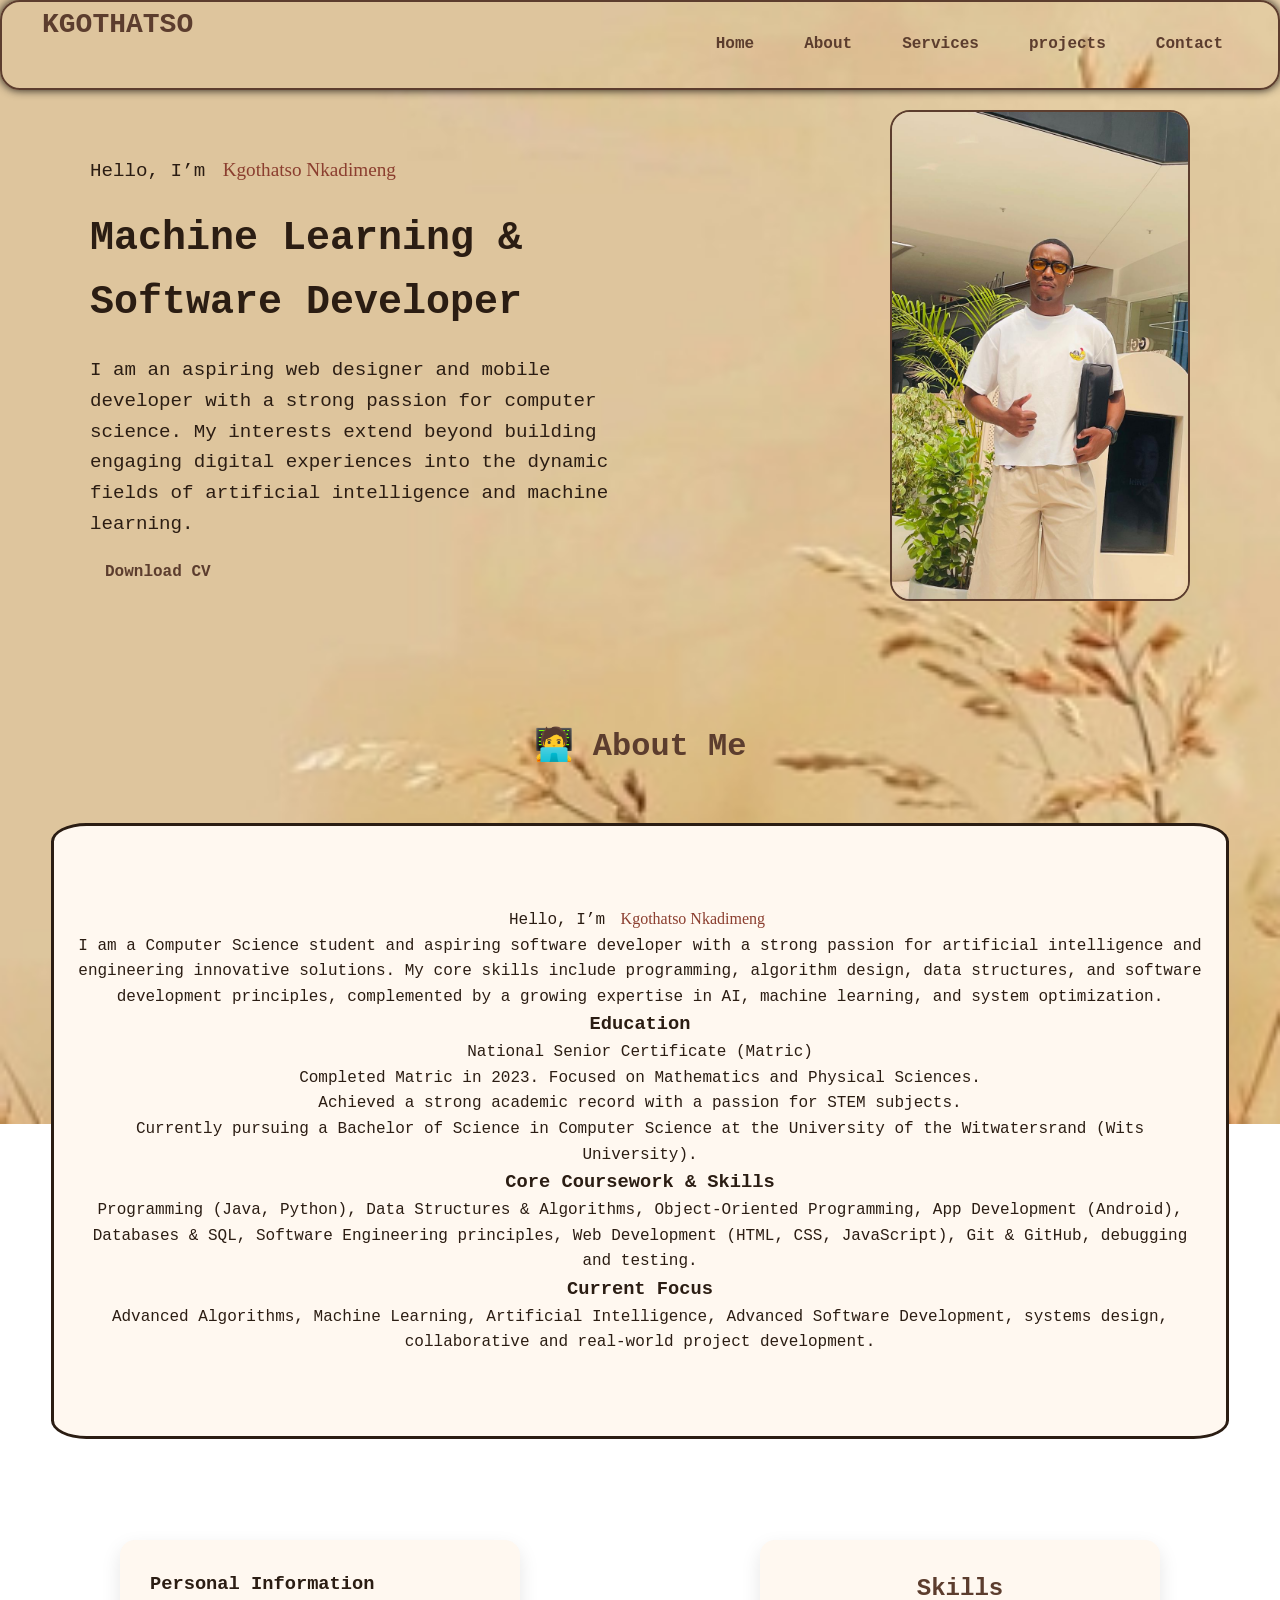
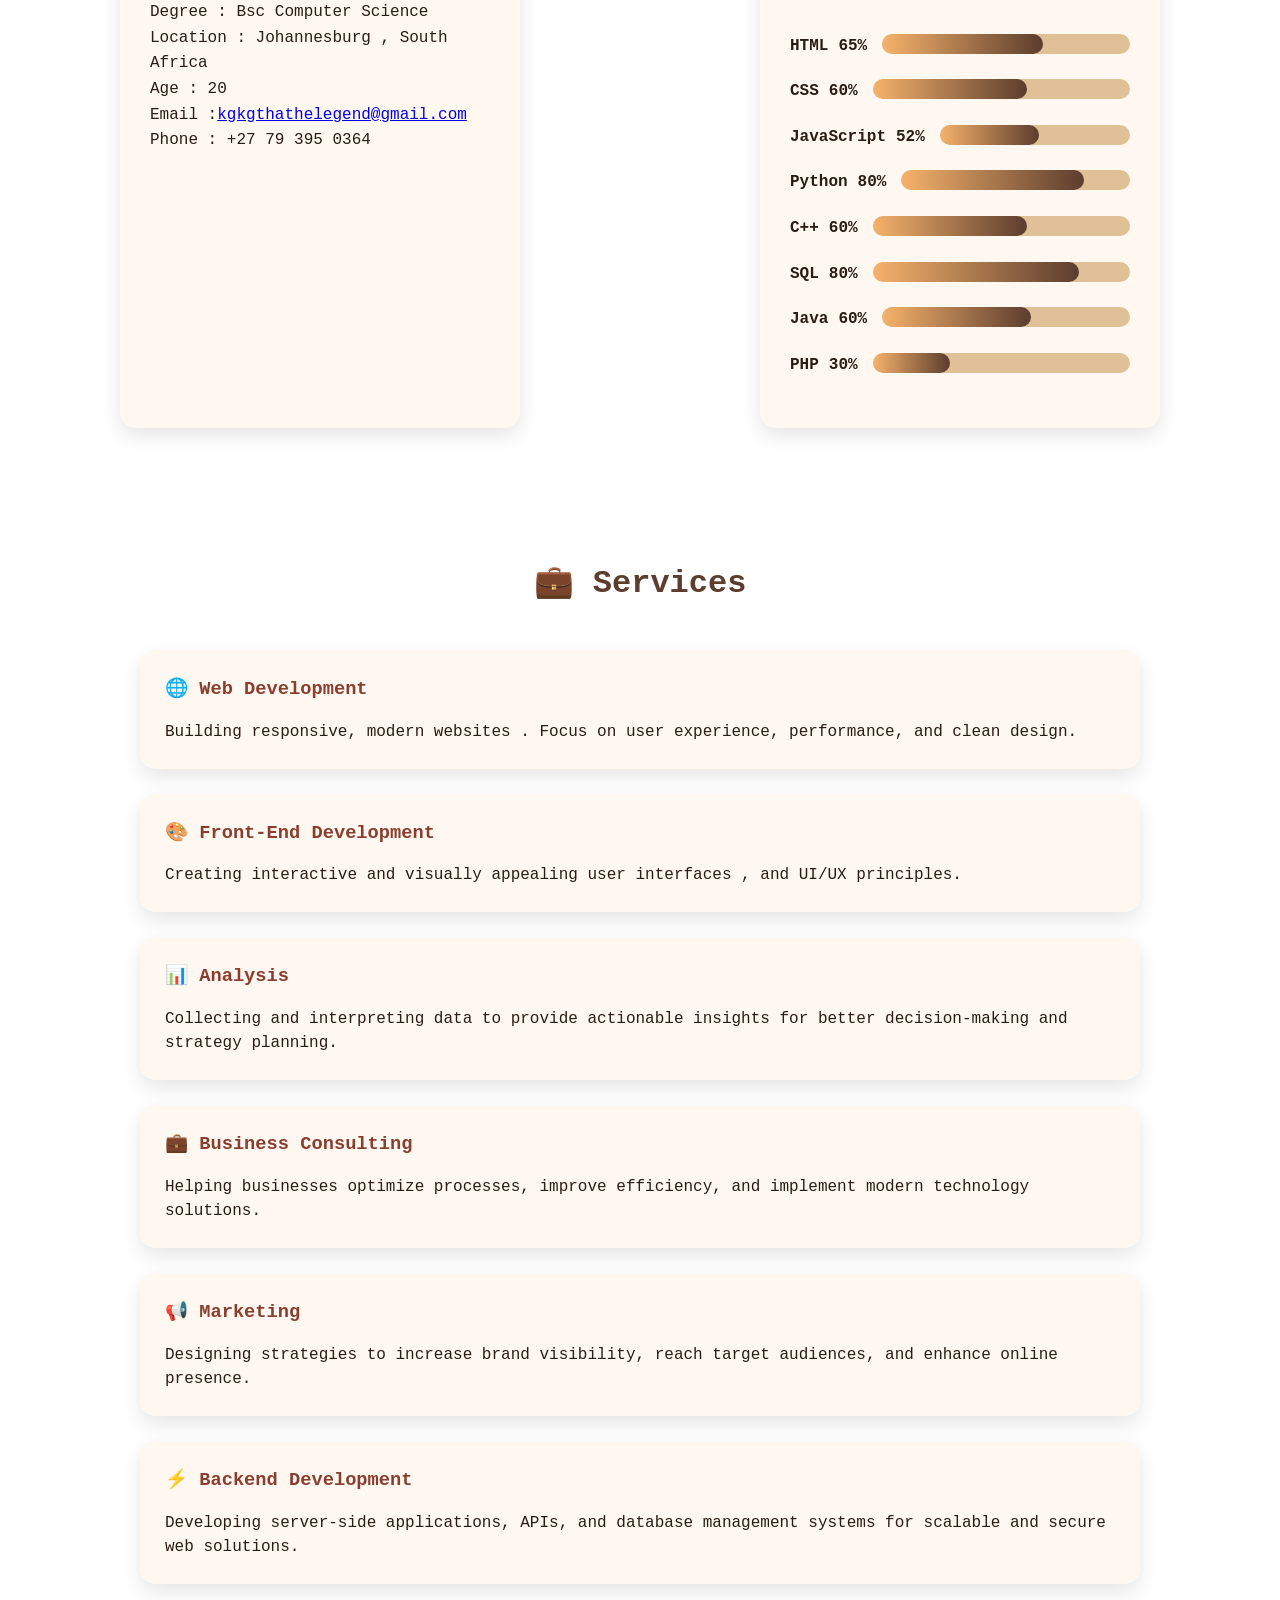
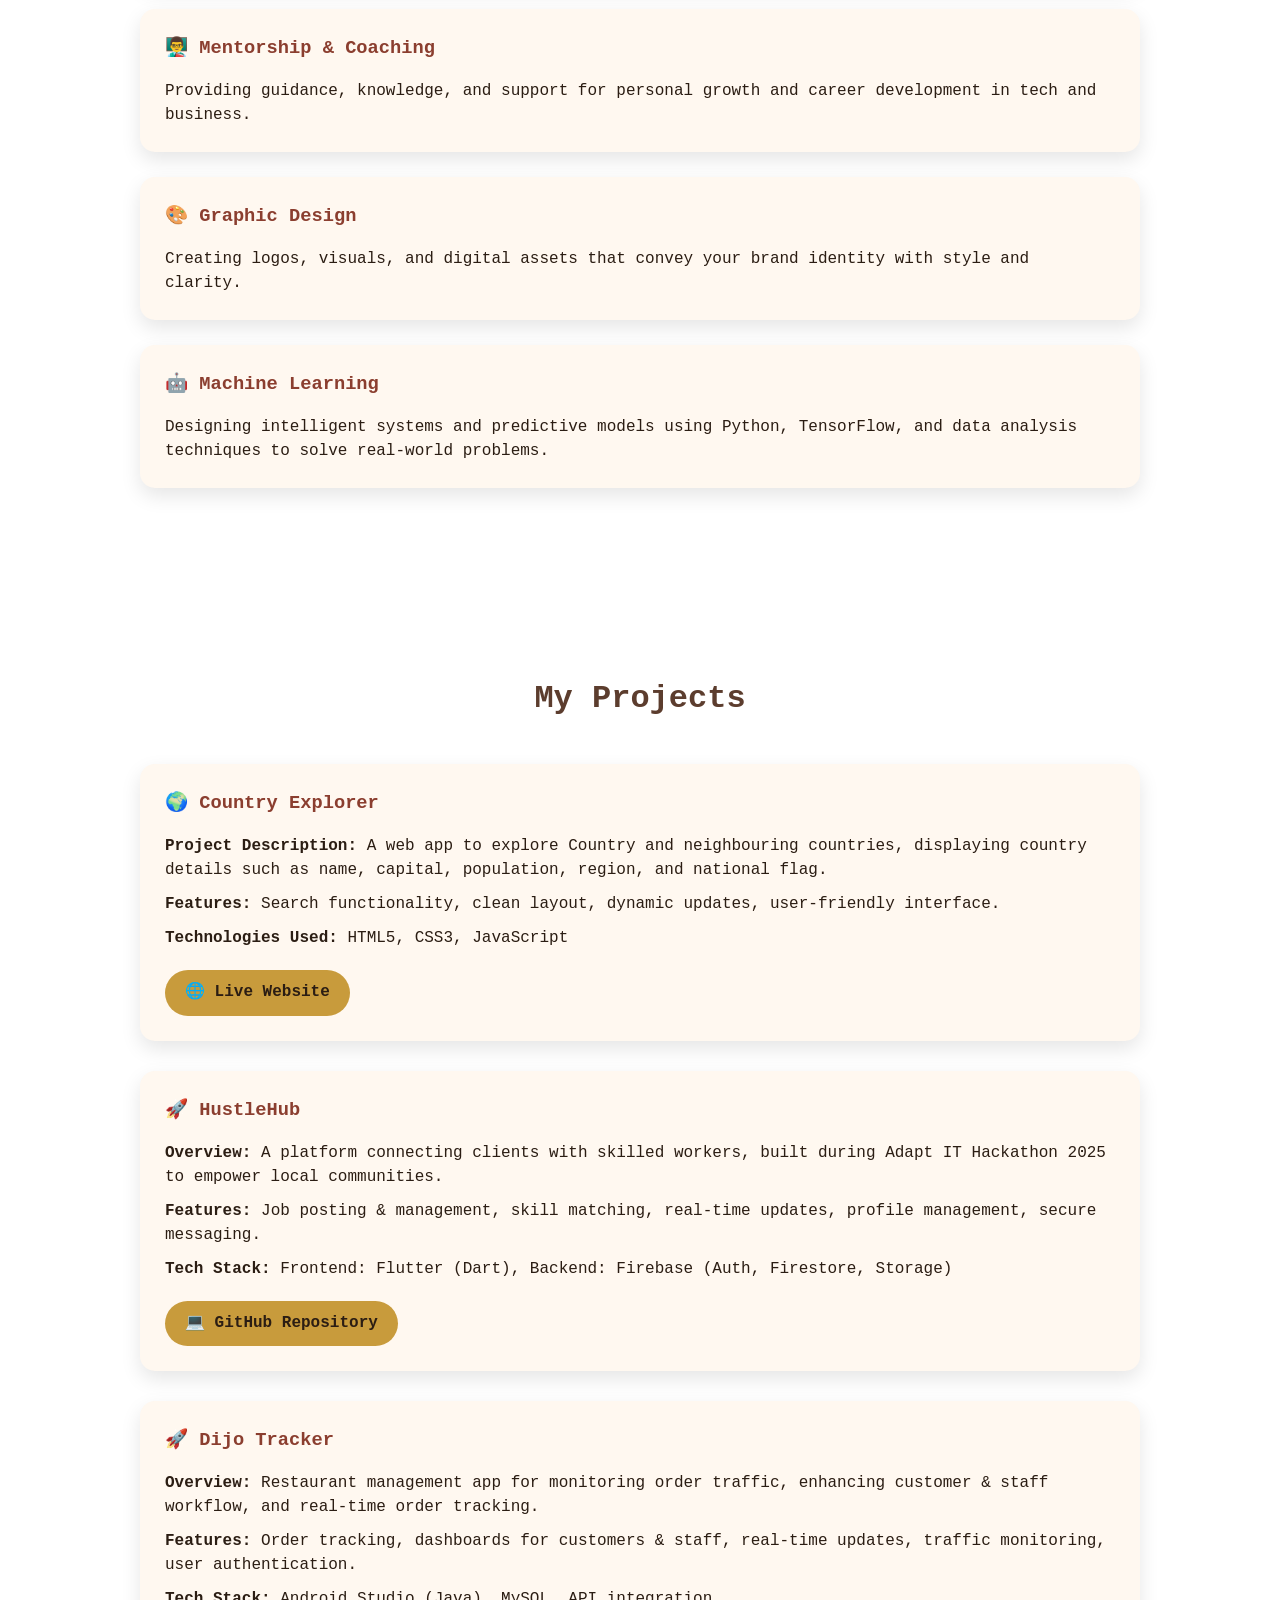
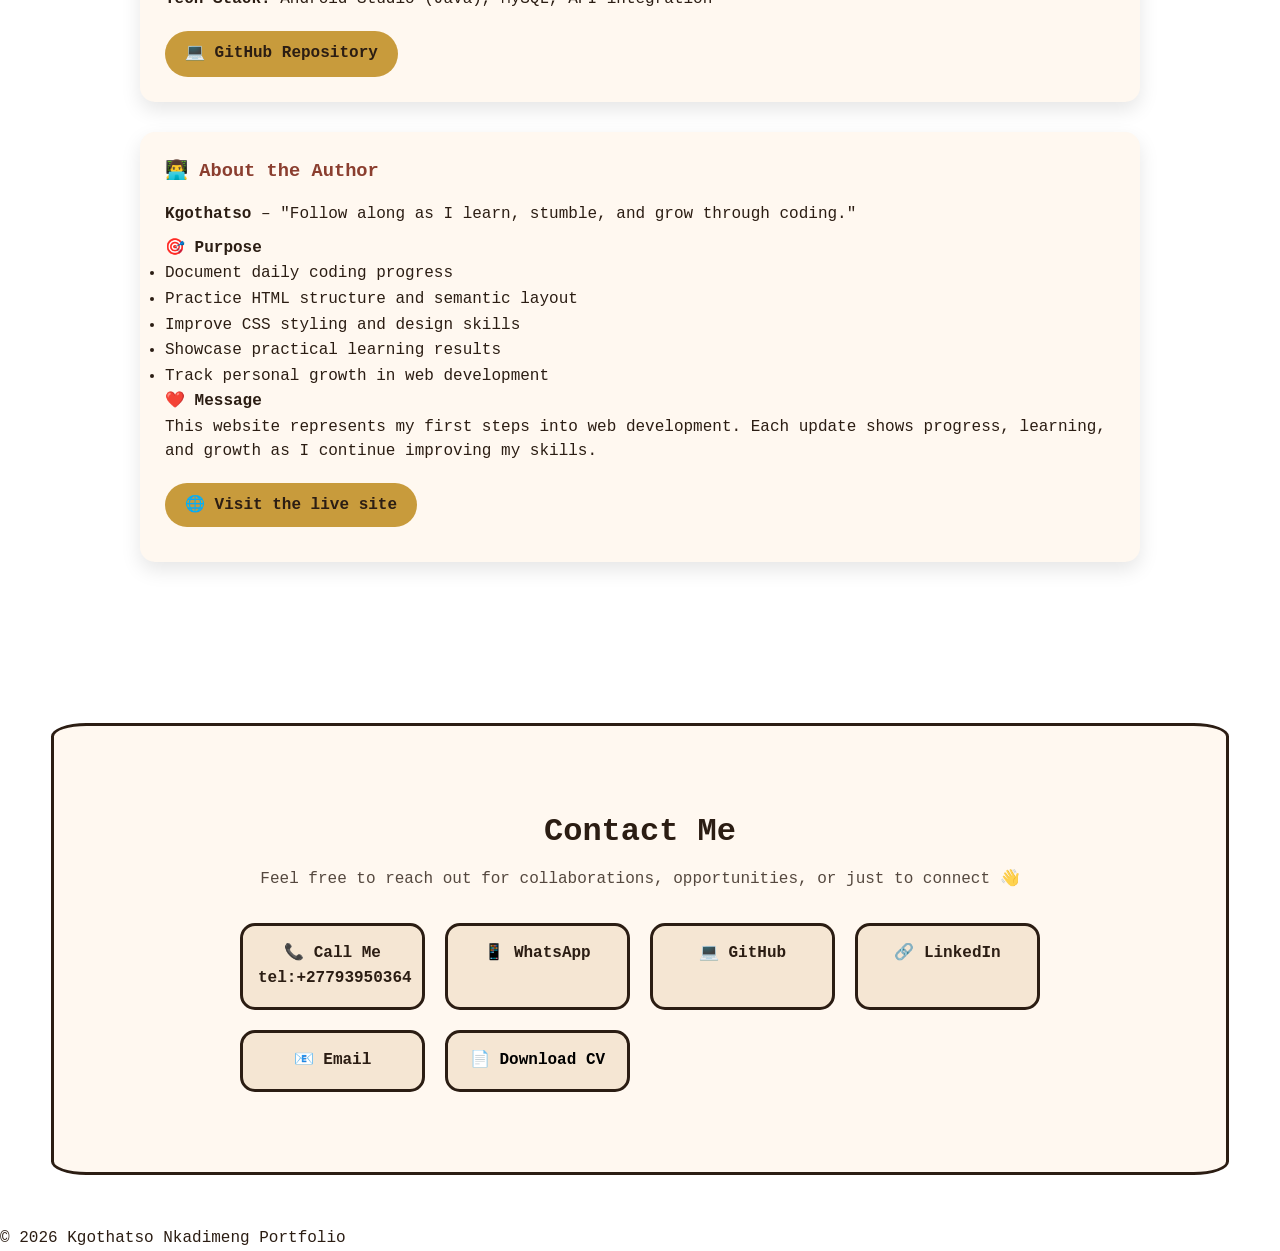
==== index.html @ 5d149de4 "changed the file name" ====
<!DOCTYPE html>
<html lang="en">
<head>
    <meta charset="UTF-8">
    <title>kgothatso Portfolio</title>
    <link rel="stylesheet" href="structure.css">
    <link rel="stylesheet" href="contact.css">
    <link rel="stylesheet" href="projects.css">
    <link rel="stylesheet" href="services.css">
    <link rel="stylesheet" href="aboutmestyle.css">
</head>
<body>
  


<div class="container">

    <!-- SIDEBAR -->
    <aside class="sidebar">
        <h1 class="logo">KGOTHATSO</h1>

      <nav>
        <ul class="nav">
            <li><a href="#home" class="btn active">Home</a></li>
            <li><a href="#About" class="btn">About</a></li>
            <li><a href="#Services" class="btn">Services</a></li>
            <li><a href="#Projects" class="btn">projects</a></li>
            <li><a href="#Contact" class="btn">Contact</a></li>
        </ul>

</div>
    </nav>
    </aside>

<main>    
    <section id="home" class="section">
        <!-- MAIN CONTENT -->
        <div class="hero-intro">
            <!-- Text content -->
            <div class="intro-text">
                <p>Hello, I’m <span class="highlight">Kgothatso Nkadimeng</span></p>
                <h1><span class="role">Machine Learning & Software Developer</span></h1>
                <p>
                    I am an aspiring web designer and mobile developer with a strong passion for computer science. My interests extend beyond building engaging digital experiences into the dynamic fields of artificial intelligence and machine learning. 
                </p>
                <a class="btn" href="cv.pdf" download>Download CV</a>
            </div>

            <!-- Image content -->
             <div class="right">
                <figure>
                    <img src="cover.jpeg" alt="Portrait of Kgothatso Nkadimeng">
                </figure>
            </div>
        </div>
    </section>


</div>
</section>





<!-- ABOUT -->
<section id="About" >
   
    
     <div class="services-container">
        <h2> 🧑‍💻 About Me</h2></div>
     <!-- MAIN CONTENT -->
    

        

        <section  class="contact" >
              <p>Hello, I’m <span class="highlight">Kgothatso Nkadimeng</span></p>
            <p >
               I am a Computer Science student and aspiring software developer with a strong passion for artificial intelligence and engineering innovative solutions. My core skills include programming, algorithm design, data structures, and software development principles, complemented by a growing expertise in AI, machine learning, and system optimization.
            </p>
             
    
              <h3>Education<br></h3>
            <p>
               National Senior Certificate (Matric)<br>

            Completed Matric in 2023.
            Focused on Mathematics and Physical Sciences.<br>
                Achieved a strong academic record with a passion for STEM subjects.<br>
                Currently pursuing a Bachelor of Science in Computer Science at the University of the Witwatersrand (Wits University).<br>
                
            


            <h3>Core Coursework & Skills<br></h3>
            Programming (Java, Python), Data Structures & Algorithms, Object-Oriented Programming, App Development (Android), Databases & SQL, Software Engineering principles, Web Development (HTML, CSS, JavaScript), Git & GitHub, debugging and testing.<br>
            <h3>Current Focus<br></h3>
            Advanced Algorithms, Machine Learning, Artificial Intelligence, Advanced Software Development, systems design, collaborative and real-world project development.
                        </p>
         </section  >
        
         <section style="display: flex;">

                
                <section class="skills-container" class="parent">
                    <h3>Personal Information</h3>
                    <p>
                    Degree : Bsc Computer Science<br>
                        Location : Johannesburg , South Africa<br>
                        Age : 20<br>
                        Email :<a href="mailto:kgkgthathelegend@gmail.com" >kgkgthathelegend@gmail.com</a><br>
                        Phone : +27 79 395 0364 
                    </p>
                </section>
                    
            
        
                
        
        <div class="skills-container" class="parent">
        <h2>Skills</h2>

        <div class="skill">
            <div class="skill-title">
            <span>HTML</span>
            <span class="skill-percent">65%</span>
            </div>
            <div class="skill-bar">
            <div class="skill-fill" style="--fill-width: 65%"></div>
            </div>
        </div>

        <div class="skill">
            <div class="skill-title">
            <span>CSS</span>
            <span class="skill-percent">60%</span>
            </div>
            <div class="skill-bar">
            <div class="skill-fill" style="--fill-width: 60%"></div>
            </div>
        </div>

        <div class="skill">
            <div class="skill-title">
            <span>JavaScript</span>
            <span class="skill-percent">52%</span>
            </div>
            <div class="skill-bar">
            <div class="skill-fill" style="--fill-width: 52%"></div>
            </div>
        </div>

        <div class="skill">
            <div class="skill-title">
            <span>Python</span>
            <span class="skill-percent">80%</span>
            </div>
            <div class="skill-bar">
            <div class="skill-fill" style="--fill-width: 80%"></div>
            </div>
        </div>

        <div class="skill">
            <div class="skill-title">
            <span>C++</span>
            <span class="skill-percent">60%</span>
            </div>
            <div class="skill-bar">
            <div class="skill-fill" style="--fill-width: 60%"></div>
            </div>
        </div>

        <div class="skill">
            <div class="skill-title">
            <span>SQL</span>
            <span class="skill-percent">80%</span>
            </div>
            <div class="skill-bar">
            <div class="skill-fill" style="--fill-width: 80%"></div>
            </div>
        </div>

        <div class="skill">
            <div class="skill-title">
            <span>Java</span>
            <span class="skill-percent">60%</span>
            </div>
            <div class="skill-bar">
            <div class="skill-fill" style="--fill-width: 60%"></div>
            </div>
        </div>

        <div class="skill">
            <div class="skill-title">
            <span>PHP</span>
            <span class="skill-percent">30%</span>
            </div>
            <div class="skill-bar">
            <div class="skill-fill" style="--fill-width: 30%"></div>
            </div>
        </div>

        </div>

                    

                </section>
            
        </section>



    
    </main>

</section>




<!-- Services Section -->
<section id="Services" class="services">
    <div class="services-container">
        <h2>💼 Services</h2>

        <!-- Service Card 1 -->
        <div class="service-card">
            <h3>🌐 Web Development</h3>
            <p>Building responsive, modern websites . Focus on user experience, performance, and clean design.</p>
        </div>

        <!-- Service Card 2 -->
        <div class="service-card">
            <h3>🎨 Front-End Development</h3>
            <p>Creating interactive and visually appealing user interfaces , and UI/UX principles.</p>
        </div>

        <!-- Service Card 3 -->
        <div class="service-card">
            <h3>📊 Analysis</h3>
            <p>Collecting and interpreting data to provide actionable insights for better decision-making and strategy planning.</p>
        </div>

        <!-- Service Card 4 -->
        <div class="service-card">
            <h3>💼 Business Consulting</h3>
            <p>Helping businesses optimize processes, improve efficiency, and implement modern technology solutions.</p>
        </div>

        <!-- Service Card 5 -->
        <div class="service-card">
            <h3>📢 Marketing</h3>
            <p>Designing strategies to increase brand visibility, reach target audiences, and enhance online presence.</p>
        </div>

        <!-- Service Card 6 -->
        <div class="service-card">
            <h3>⚡ Backend Development</h3>
            <p>Developing server-side applications, APIs, and database management systems for scalable and secure web solutions.</p>
        </div>

        <!-- Service Card 7 -->
        <div class="service-card">
            <h3>👨‍🏫 Mentorship & Coaching</h3>
            <p>Providing guidance, knowledge, and support for personal growth and career development in tech and business.</p>
        </div>

        <!-- Service Card 8 -->
        <div class="service-card">
            <h3>🎨 Graphic Design</h3>
            <p>Creating logos, visuals, and digital assets that convey your brand identity with style and clarity.</p>
        </div>
        <!-- Service Card 9: Machine Learning -->
    <div class="service-card">
        <h3>🤖 Machine Learning</h3>
        <p>Designing intelligent systems and predictive models using Python, TensorFlow, and data analysis techniques to solve real-world problems.</p>
    </div>

    </div>
</section>





<!-- Projects section -->
<section id="Projects" class="projects">
    <div class="projects-container">
        <h2>My Projects</h2>

        <!-- Project Card 1 -->
        <div class="project-card">
            <h3>🌍 Country Explorer</h3>
            <p><strong>Project Description:</strong> A web app to explore Country and neighbouring countries, displaying country details such as name, capital, population, region, and national flag.</p>
            <p><strong>Features:</strong> Search functionality, clean layout, dynamic updates, user-friendly interface.</p>
            <p><strong>Technologies Used:</strong> HTML5, CSS3, JavaScript</p>
            <a href="https://nkadimengkgothatso.github.io/Country-Explorer-/" target="_blank" class="project-link">🌐 Live Website</a>
        </div>

        <!-- Project Card 2 -->
        <div class="project-card">
            <h3>🚀 HustleHub</h3>
            <p><strong>Overview:</strong> A platform connecting clients with skilled workers, built during Adapt IT Hackathon 2025 to empower local communities.</p>
            <p><strong>Features:</strong> Job posting & management, skill matching, real-time updates, profile management, secure messaging.</p>
            <p><strong>Tech Stack:</strong> Frontend: Flutter (Dart), Backend: Firebase (Auth, Firestore, Storage)</p>
            <a href="https://github.com/Adapt-IT-hackathon/Adapt_It-HustleHub" target="_blank" class="project-link">💻 GitHub Repository</a>
        </div>

        <!-- Project Card 3 -->
        <div class="project-card">
            <h3>🚀 Dijo Tracker</h3>
            <p><strong>Overview:</strong> Restaurant management app for monitoring order traffic, enhancing customer & staff workflow, and real-time order tracking.</p>
            <p><strong>Features:</strong> Order tracking, dashboards for customers & staff, real-time updates, traffic monitoring, user authentication.</p>
            <p><strong>Tech Stack:</strong> Android Studio (Java), MySQL, API integration</p>
            <a href="https://github.com/YBCoder101/Dijo.Trackers" target="_blank" class="project-link">💻 GitHub Repository</a>
        </div>
        <!-- Project Card 4: Author / Purpose -->
<div class="project-card">
    <h3>👨‍💻 About the Author</h3>
    <p><strong>Kgothatso</strong> – "Follow along as I learn, stumble, and grow through coding."</p>

    <h4>🎯 Purpose</h4>
    <ul>
        <li>Document daily coding progress</li>
        <li>Practice HTML structure and semantic layout</li>
        <li>Improve CSS styling and design skills</li>
        <li>Showcase practical learning results</li>
        <li>Track personal growth in web development</li>
    </ul>

    <h4>❤️ Message</h4>
    <p>This website represents my first steps into web development. Each update shows progress, learning, and growth as I continue improving my skills.</p>

    <p> 
        <a href="https://nkadimengkgothatso.github.io/mywebsite/" target="_blank" class="project-link">🌐 Visit the live site
        </a>
    </p>
</div>
    </div>
</section>





<!-- the contact me section -->
 <section id="Contact" class="contact">

    <div class="contact-container">
        <h2>Contact Me</h2>
        <p class="contact-text">
            Feel free to reach out for collaborations, opportunities, or just to connect 👋
        </p>

        <div class="contact-links">


            <!--  Phone -->
           <a href="tel:+27793950364" class="contact-card">
                📞 Call Me  tel:+27793950364
            </a>
            <!-- WhatsApp / -->
            <a href="https://wa.me/+27793950364" target="_blank" class="contact-card">
                📱 WhatsApp 
            </a>

            <!-- GitHub -->
            <a href="https://github.com/NkadimengKgothatso" target="_blank" class="contact-card">
                💻 GitHub
            </a>

            <!-- LinkedIn -->
            <a href="https://www.linkedin.com/in/kgothatso-nkadimeng-2b3568350/?lipi=urn%3Ali%3Apage%3Ad_flagship3_feed%3B4XGC1FX0RR2%2Bw45%2F4gk7iQ%3D%3D" target="_blank" class="contact-card">
                🔗 LinkedIn
            </a>

            <!-- Email -->
            <a href="mailto:kgkgthathelegend@gmail.com" class="contact-card">
                📧 Email
            </a>

            <!-- CV -->
            <a href="cv.pdf" download class="contact-card cv">
                📄 Download CV
            </a>

        </div>
    </div>

</section>


<footer>
    <p>© 2026 Kgothatso Nkadimeng Portfolio</p>
</footer>

</body>
</html>
---- structure.css ----
/* ===================== RESET ===================== */
* {
    margin: 0;
    padding: 0;
    box-sizing: border-box;
    font-family: 'Courier New', Courier, monospace;
}

/* ===================== BODY ===================== */
body {
    background: url("bgr.jpeg") no-repeat center center fixed;
    background-size: cover;
    color: #2b1d13;
    line-height: 1.6;
}

/* ===================== HIGHLIGHT ===================== */
.highlight {
    color: #8b3e2f;
    font-family: cursive;
    padding: 2px 6px;
    border-radius: 4px;
    transition: all 0.3s ease;
}

/* ===================== HERO SECTION ===================== */
.hero-intro {
    display: flex;
    align-items: center;
    justify-content: space-between;
    gap: 60px;
    padding: 80px 20px;
    max-width: 1200px;
    margin: 0 auto;
   
}

.intro-text {
    flex: 1;
    
    padding: 30px;
    
  
    
}

.intro-text h1 {
    font-size: 40px;
}

.intro-text h2 {
    font-size: 22px;
    font-weight: normal;
    margin: 10px 0;
}

.intro-text p {
    margin: 20px 0;
    font-size:larger;
}

/* ===================== BUTTON ===================== */
.btn {
    background: #5c3d2e;
    color: #fff;
    padding: 12px 25px;
    border-radius: 30px;
    cursor: pointer;
    font-weight: bold;
    text-decoration: none;
    transition: all 0.4s ease;
}

.btn:hover {
    background: #a67c52;
    transform: scale(1.05);
}

/* ===================== IMAGE ===================== */
.right {
    flex: 1;
    display: flex;
    align-items: center;
    justify-content: flex-end;
}

.right img {
    width: 300px;
    max-width: 100%;
    height: auto;
    border: 2px solid #5c3d2e;
    border-radius: 20px;
    margin: 30px;
    animation: slideIn 2s ease-out forwards;
    animation: floatMorph 6s ease-in-out infinite;
    transition: transform 0.8s ease, box-shadow 0.5s ease;
}

.right img:hover {
    transform: scale(1.08) rotate(-2deg);
    box-shadow: 0 15px 30px rgba(0,0,0,0.35);
}

/* ===================== NAVBAR ===================== */
.sidebar {
    position: fixed;
    top: 0;
    left: 0;
    width: 100%;
    height: 90px;
     border: 2px solid #5c3d2e;
    border-radius: 20px;
    padding: 20px;
    box-shadow: 0 0 10px rgba(3, 1, 0, 0.888);
    background: url("bgr.jpeg") no-repeat center center fixed;
    background-size: cover;
    display: flex;
     animation: slideIn 2s ease-out forwards;
    /* border-radius:50%; */
    justify-content: space-between;
    align-items: center;
    padding: 0 40px;
    z-index: 1000;
}

.logo {
    font-size: 20px;
    color: #5c3d2e;
}

.nav {
    display: flex;
    gap: 20px;
    list-style: none;
}

.nav li {
    cursor: pointer;
    color: #cbb89d;
    transition: 0.3s;
}

.nav li:hover {
    color: #c89b3c;
}

/* ===================== ANIMATIONS ===================== */
@keyframes slideIn {
    0% { opacity: 0; transform: translateX(100px); }
    100% { opacity: 1; transform: translateX(0); }
}

@keyframes floatMorph {
    0%   { transform: translateY(0px) rotate(0deg); border-radius: 45% 55% 70% 30% / 40% 60% 30% 70%; }
    25%  { transform: translateY(-10px) rotate(1deg); border-radius: 60% 40% 30% 70% / 50% 30% 60% 40%; }
    50%  { transform: translateY(-20px) rotate(-1deg); border-radius: 55% 45% 60% 40% / 45% 55% 40% 60%; }
    75%  { transform: translateY(-10px) rotate(1deg); border-radius: 50% 50% 40% 60% / 60% 40% 55% 45%; }
    100% { transform: translateY(0px) rotate(0deg); border-radius: 45% 55% 70% 30% / 40% 60% 30% 70%; }
}

/* ===================== RESPONSIVE ===================== */
@media (max-width: 768px) {
    .hero-intro {
        flex-direction: column;
        text-align: center;
        gap: 30px;
        padding-top: 100px;
    }

    .nav {
        display: none;
    }

    .intro-text h1 {
        font-size: 30px;
    }

    .intro-text h2 {
        font-size: 18px;
    }

    .right {
        justify-content: center;
        margin-right: 0;
    }

    .right img {
        margin: 20px 0;
    }
}
---- contact.css ----
.contact {
    padding: 80px 20px;
    background: #fff8f0;
    text-align: center;
     border-style: solid;
     border-radius: 3%;
    margin: 4%;
    border-color: #2b1d13;
}

.contact-container {
    max-width: 800px;
    margin: 0 auto;
}

.contact h2 {
    font-size: 32px;
    margin-bottom: 10px;
}

.contact-text {
    margin-bottom: 30px;
    opacity: 0.8;
}

/* GRID */
.contact-links {
    display: grid;
    grid-template-columns: repeat(auto-fit, minmax(180px, 1fr));
    gap: 20px;
}

/* CARDS */
.contact-card {
    display: block;
    padding: 15px;
    border-radius: 15px;
    background: #f5e6d3;
    color: #2b1d13;
    text-decoration: none;
    font-weight: bold;
    border-style: solid;
    border-color: #2b1d13;
    transition: all 0.3s ease;
}

/* HOVER EFFECT */
.contact-card:hover {
    background: #c89b3c;
    color: black;
    transform: translateY(-5px);
}

/* CV SPECIAL STYLE */
.contact-card.cv {
    background:  #f5e6d3;
    color: black;
}

.contact-card.cv:hover {
    background: #3e2a1f;
}

/* RESPONSIVE */
@media (max-width: 600px) {
    .contact h2 {
        font-size: 26px;
    }
}
---- projects.css ----
/* Projects Section */
.projects {
    background: none;
    padding: 80px 20px;
}

.projects-container {
    max-width: 1000px;
    margin: 0 auto;
    text-align: center;
}

.projects-container h2 {
    font-size: 32px;
    margin-bottom: 40px;
    color: #5c3d2e;
}

/* Project Cards */
.project-card {
    background: #fff8f0;
    padding: 25px;
    margin-bottom: 30px;
    border-radius: 15px;
    box-shadow: 0 8px 20px rgba(0,0,0,0.1);
    text-align: left;
    transition: transform 0.3s ease, box-shadow 0.3s ease;
}

.project-card:hover {
    transform: translateY(-5px);
    box-shadow: 0 12px 25px rgba(0,0,0,0.15);
}

.project-card h3 {
    margin-bottom: 15px;
    color: #8b3e2f;
}

.project-card p {
    margin-bottom: 10px;
    color: #2b1d13;
    line-height: 1.5;
}

/* Project Links */
.project-link {
    display: inline-block;
    margin-top: 10px;
    padding: 10px 20px;
    background: #c89b3c;
    color: #2b1d13;
    border-radius: 30px;
    font-weight: bold;
    text-decoration: none;
    transition: all 0.3s ease;
}

.project-link:hover {
    background: #a67c52;
    color: #fff;
}

/* Responsive */
@media (max-width: 768px) {
    .project-card {
        text-align: center;
    }
    .project-link {
        width: 100%;
        display: block;
        margin: 10px 0 0 0;
    }
}
---- services.css ----
/* Services Section */
.services {
    background: none;
    padding: 80px 20px;
    color: #2b1d13;
}

.services-container {
    max-width: 1000px;
    margin: 0 auto;
    text-align: center;
}

.services-container h2 {
    font-size: 32px;
    margin-bottom: 40px;
    color: #5c3d2e;
}

/* Service Cards */
.service-card {
    background: #fff8f0;
    padding: 25px;
    margin-bottom: 25px;
    border-radius: 15px;
    box-shadow: 0 8px 20px rgba(0,0,0,0.1);
    text-align: left;
    transition: transform 0.3s ease, box-shadow 0.3s ease;
}

.service-card:hover {
    transform: translateY(-5px);
    box-shadow: 0 12px 25px rgba(0,0,0,0.15);
}

.service-card h3 {
    margin-bottom: 15px;
    color: #8b3e2f;
}

.service-card p {
    margin-bottom: 0;
    color: #2b1d13;
    line-height: 1.5;
}

/* Responsive: Stack cards on small screens */
@media (max-width: 768px) {
    .service-card {
        text-align: center;
    }
}
---- aboutmestyle.css ----
/* RESET */
.About * {
    margin: 0;
    padding: 0;
    
    font-family: 'Courier New', Courier, monospace;
}

/* BODY */
.About {
    background: #f5e6d3;
    background-size: cover;
    color: #2b1d13;
}

/* MAIN */
.About .main {
    margin-top: 80px;
}



/* BUTTONS */
.btn {
    background: none;
    border: none;
    padding: 8px 15px;
    border-radius: 20px;
    color:#5c3d2e;
    cursor: pointer;
    font-weight: bold;
    text-decoration: none;
    transition: all 0.3s ease;
}

/* LOGO */
.logo {
    font-size: 28px;
    margin-bottom: 40px;
    color: #5c3d2e
}

/* NAV */
 .nav {
    display: flex;
    gap: 20px;
    list-style: none;
    margin: 0;
    padding: 0;
}

.nav li:hover {
    color: #c89b3c;
}

/* SECTIONS */
.box {
text-align: center;
    margin-bottom: 40px;
    border-style: solid;
    
    width: 100%;
    
    border: 2px solid #e0c097;
    
    border-color:  #181616;
   
    background-color: none;
}

/* HERO */
.About .hero h1 {
    font-size: 2rem;
    margin-bottom: 20px;
    text-align: center;
}

/* TEXT */
.About .highlight {
    color: #8b3e2f;
    font-family: cursive;
}

/* SKILLS DOTS */
.About .bar {
    display: flex;
    gap: 6px;
}

.About .fill {
    width: 10px;
    height: 10px;
    border-radius: 50%;
    background-color: #181616;
}

.About .fill.active {
    background-color: #5c3d2e;
}


.skills-container {
    
  width: 400px;
  margin: 50px auto;
  background: #fff8f0;
  padding: 30px;
  border-radius: 15px;
  box-shadow: 0 8px 20px rgba(0,0,0,0.1);
  font-family: 'Courier New', monospace;
}

.skills-container h2 {
  text-align: center;
  margin-bottom: 25px;
  color: #5c3d2e;
}

.skill {
  display: flex;                /* horizontal layout for the whole skill */
  align-items: left;          /* vertically center the bar and text */
  justify-content: space-between; /* space between name+percentage and bar */
  margin-bottom: 20px;
}

.skill-title {
  display: flex;                /* name + percentage side by side */
  gap: 10px;                    /* small space between name and percentage */
  font-weight: bold;
  color: #2b1d13;
}

.skill-bar {
  flex: 1;                      /* bar takes remaining horizontal space */
  height: 20px;
  background: #e0c097;
  border-radius: 10px;
  overflow: hidden;
  margin-left: 15px;            /* space between text and bar */
}
.skill-fill {
  height: 100%;
  width: 0;
  border-radius: 10px;
  background: linear-gradient(90deg, #f6b26b, #5c3d2e);
  animation: fillSkill 1.5s forwards;
  animation-delay: 0.2s;
  /* Use CSS variable to set final width dynamically */
  --fill-width: 0%;
  
}

/* Animate filling according to --fill-width */
@keyframes fillSkill {
  from { width: 0; }
  to { width: var(--fill-width); }
}

* RIGHT IMAGE */
.right {
    
    width: 500px;
    display: flex;
    align-items: center;
    justify-content: right;
    animation: slideIn 2s ease-out forwards;
 
    margin-right: 120px;
}

/* Floating + Morphing Blob Animation */
@keyframes floatMorph {
    0%   { transform: translateY(0px) rotate(0deg); border-radius: 45% 55% 70% 30% / 40% 60% 30% 70%; }
    25%  { transform: translateY(-10px) rotate(1deg); border-radius: 60% 40% 30% 70% / 50% 30% 60% 40%; }
    50%  { transform: translateY(-20px) rotate(-1deg); border-radius: 55% 45% 60% 40% / 45% 55% 40% 60%; }
    75%  { transform: translateY(-10px) rotate(1deg); border-radius: 50% 50% 40% 60% / 60% 40% 55% 45%; }
    100% { transform: translateY(0px) rotate(0deg); border-radius: 45% 55% 70% 30% / 40% 60% 30% 70%; }
}

.right img {
    width: 300px;
    height: auto;
    border: 2px solid #5c3d2e;

    margin: 30px;
    position:inherit;
   
    right: 0;

    /* Combine float + morphing */
    animation: floatMorph 6s ease-in-out infinite;
    transition: transform 0.8s ease, box-shadow 0.5s ease;
}


/* Hover effect for image */
.right img:hover {
    transform: scale(1.08) rotate(-2deg);
    box-shadow: 0 15px 30px rgba(0,0,0,0.35);
}
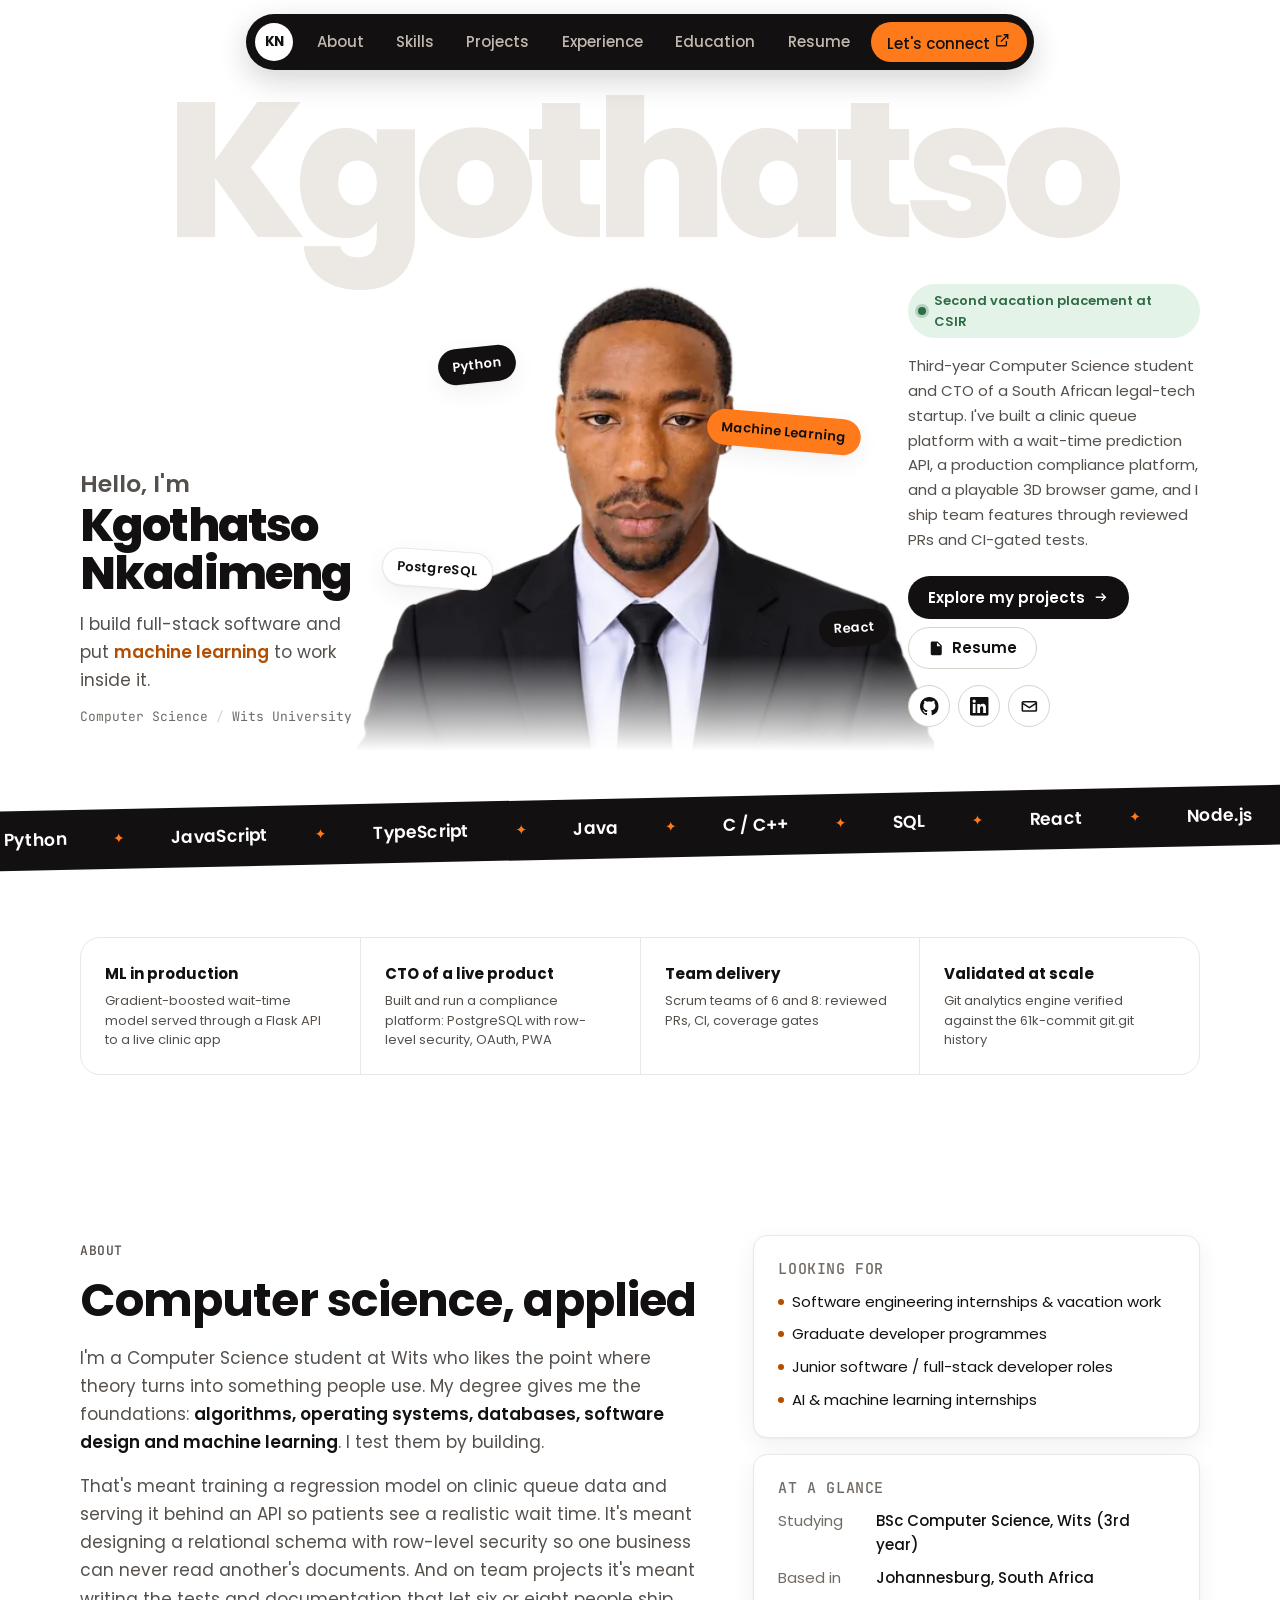
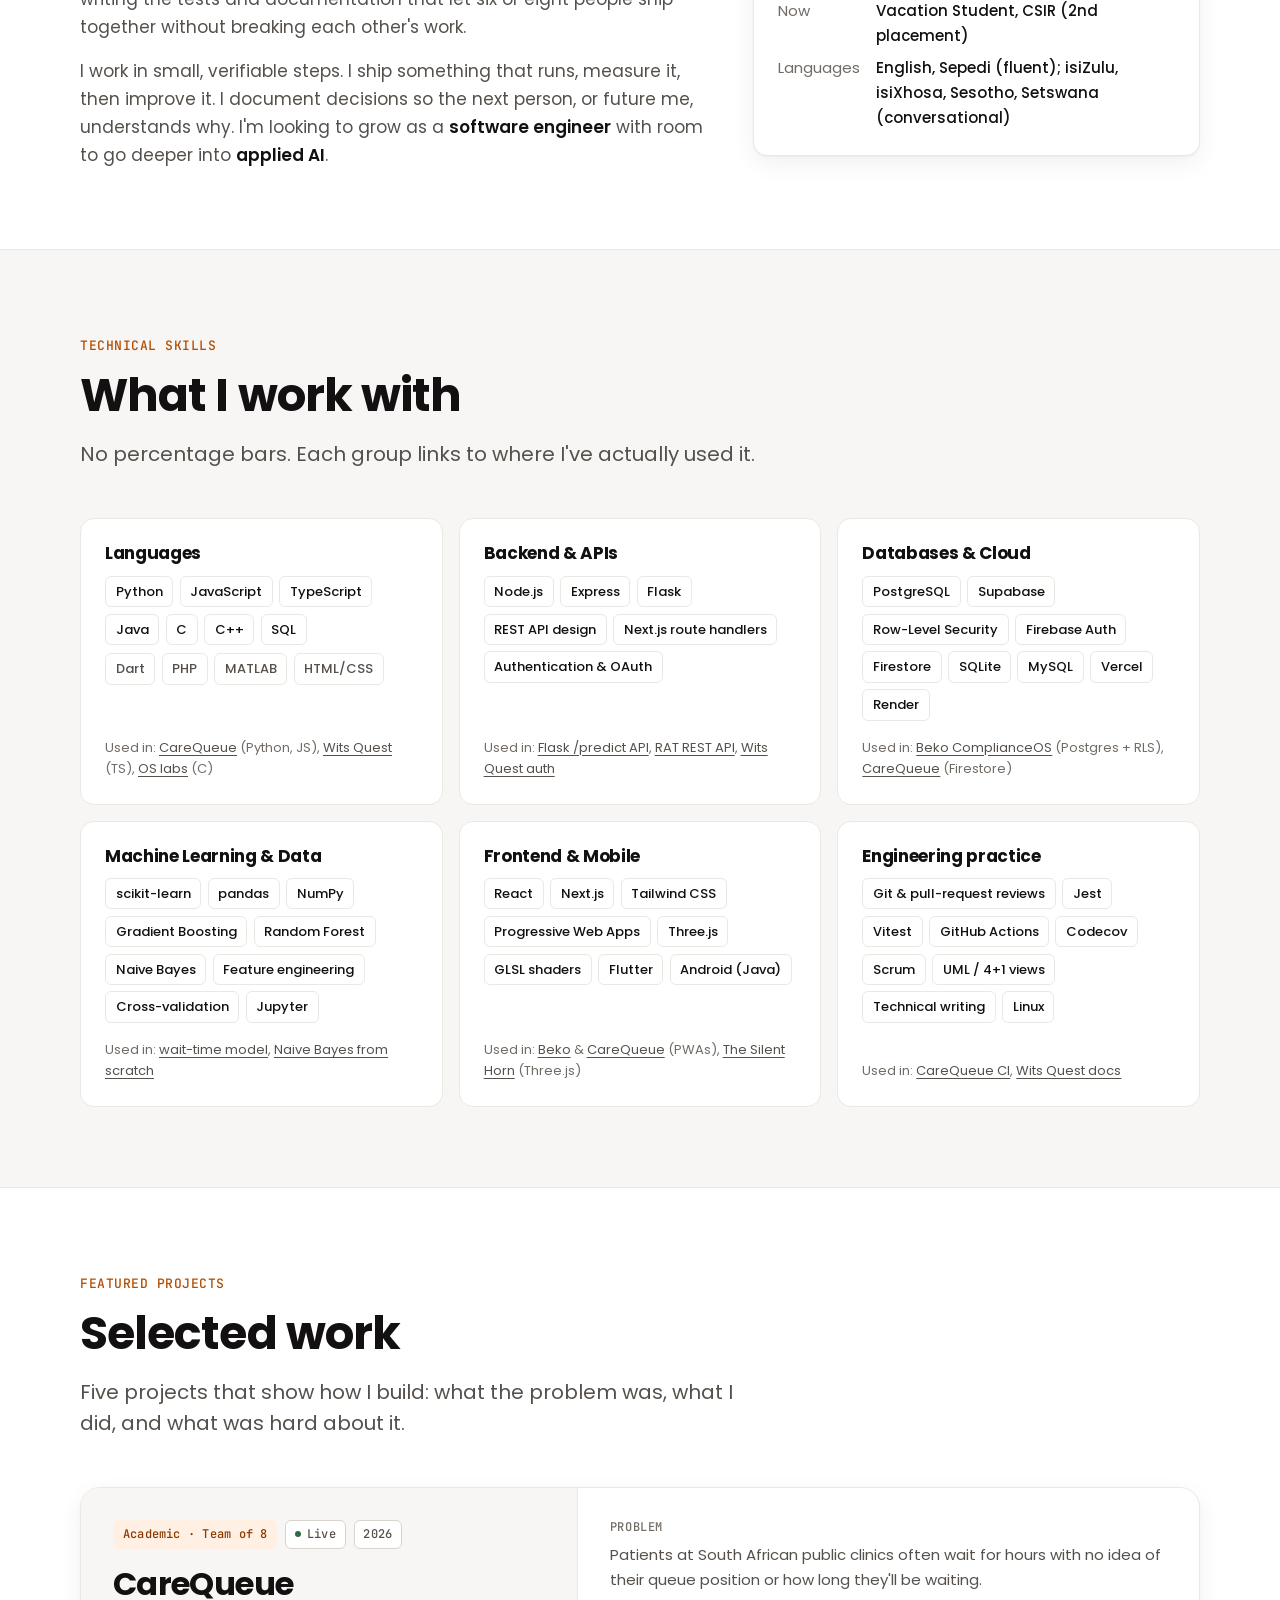
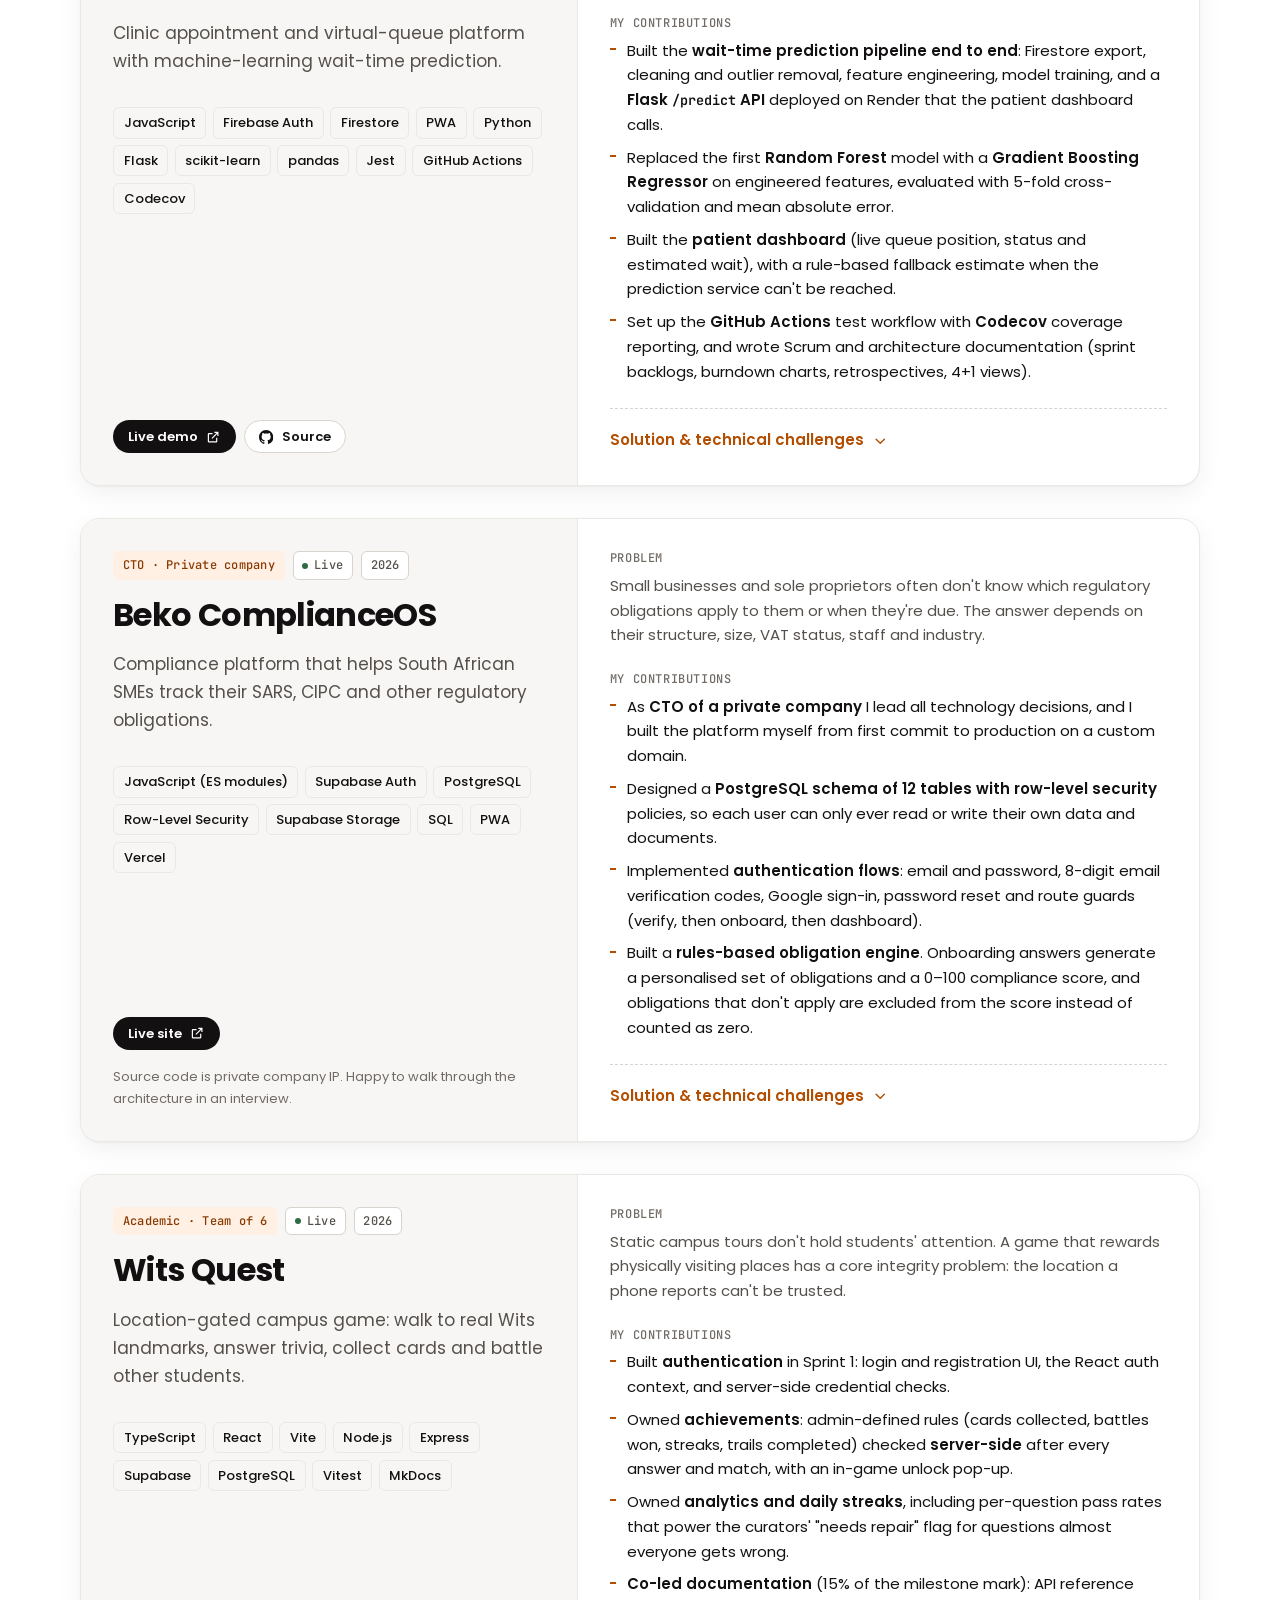
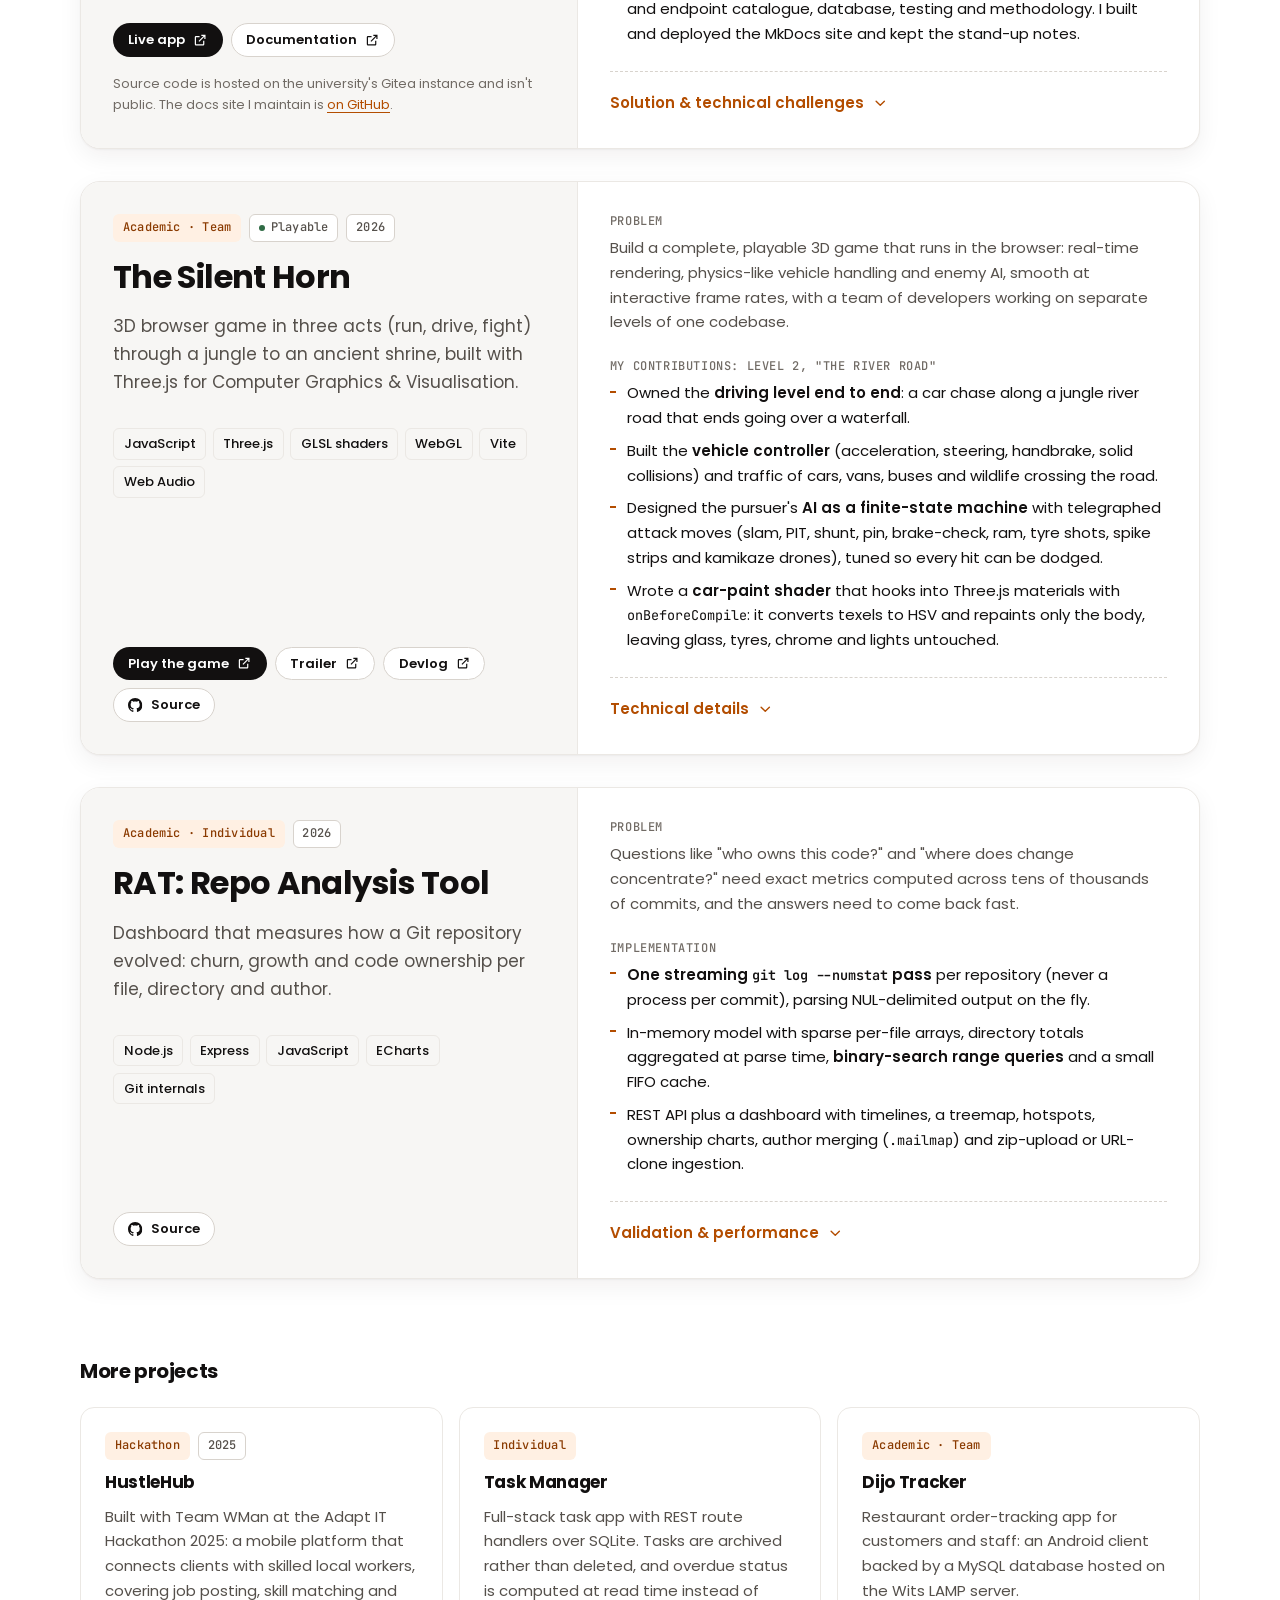
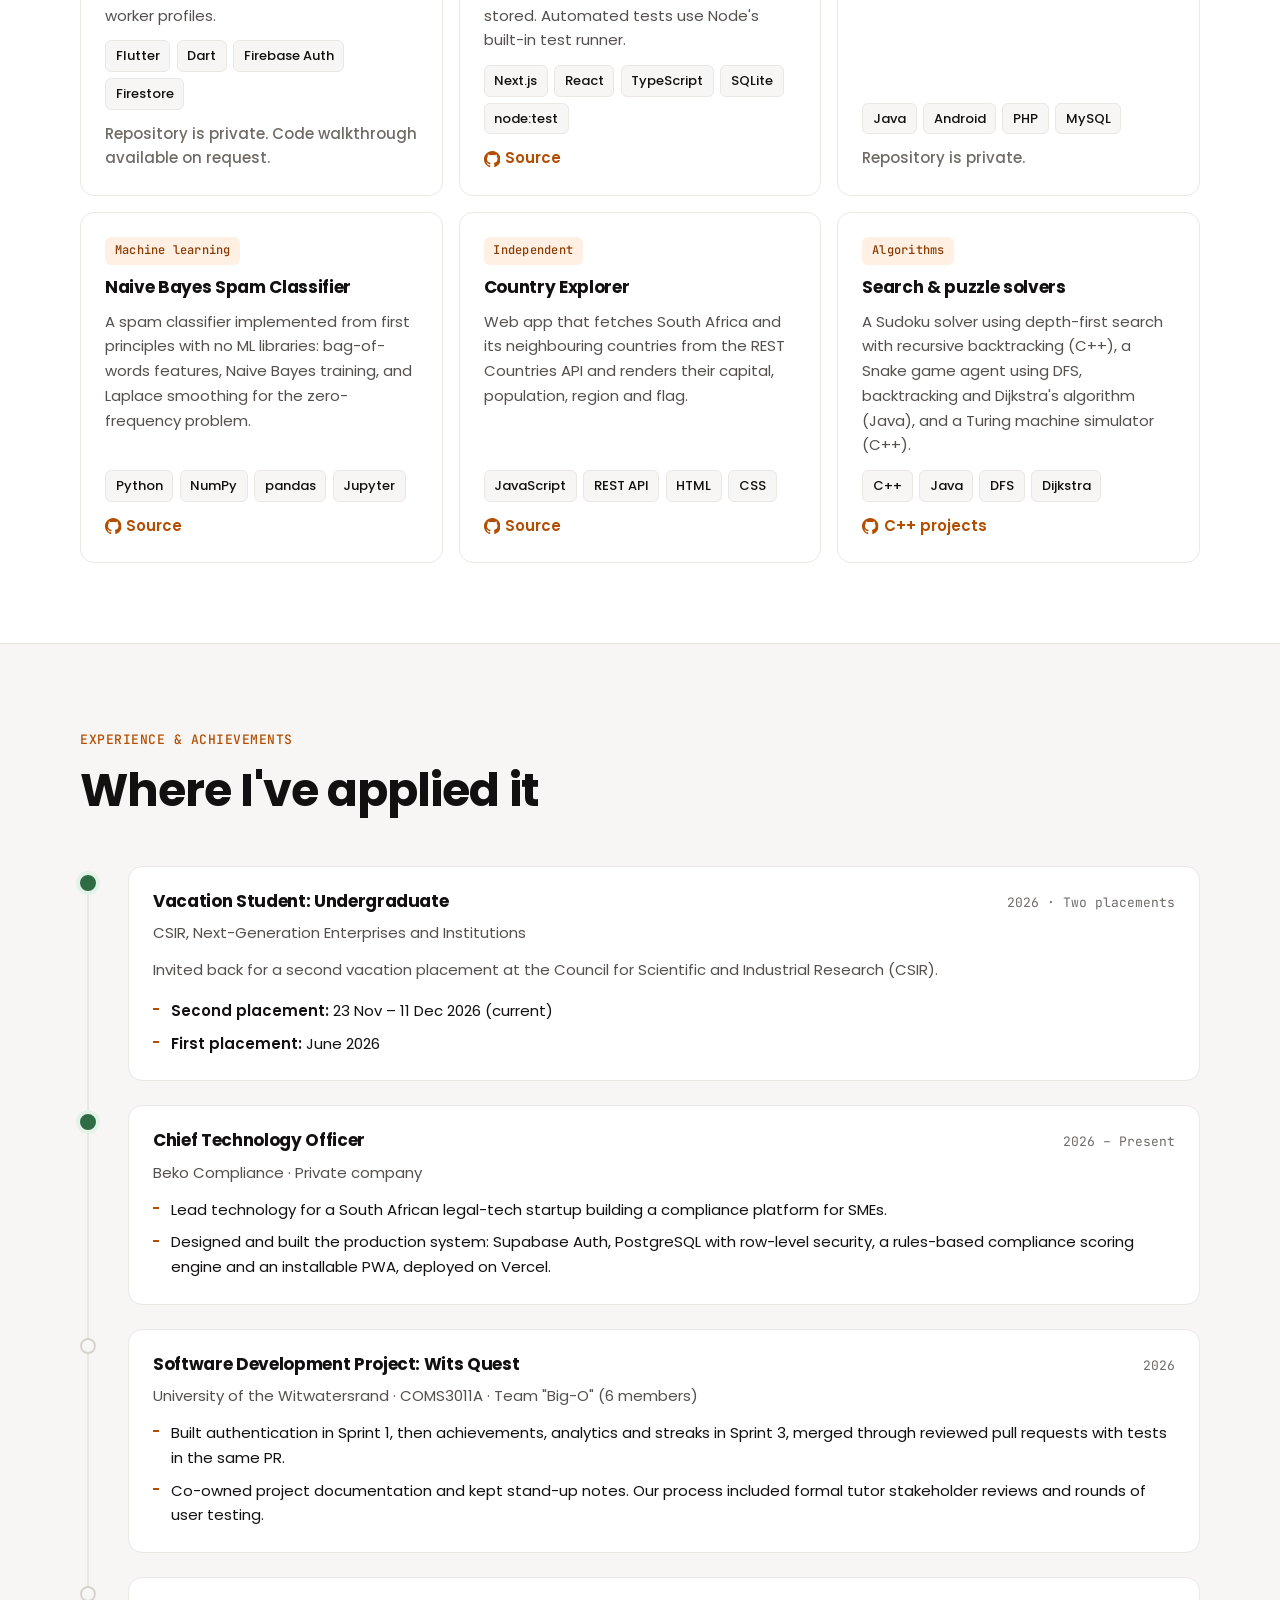
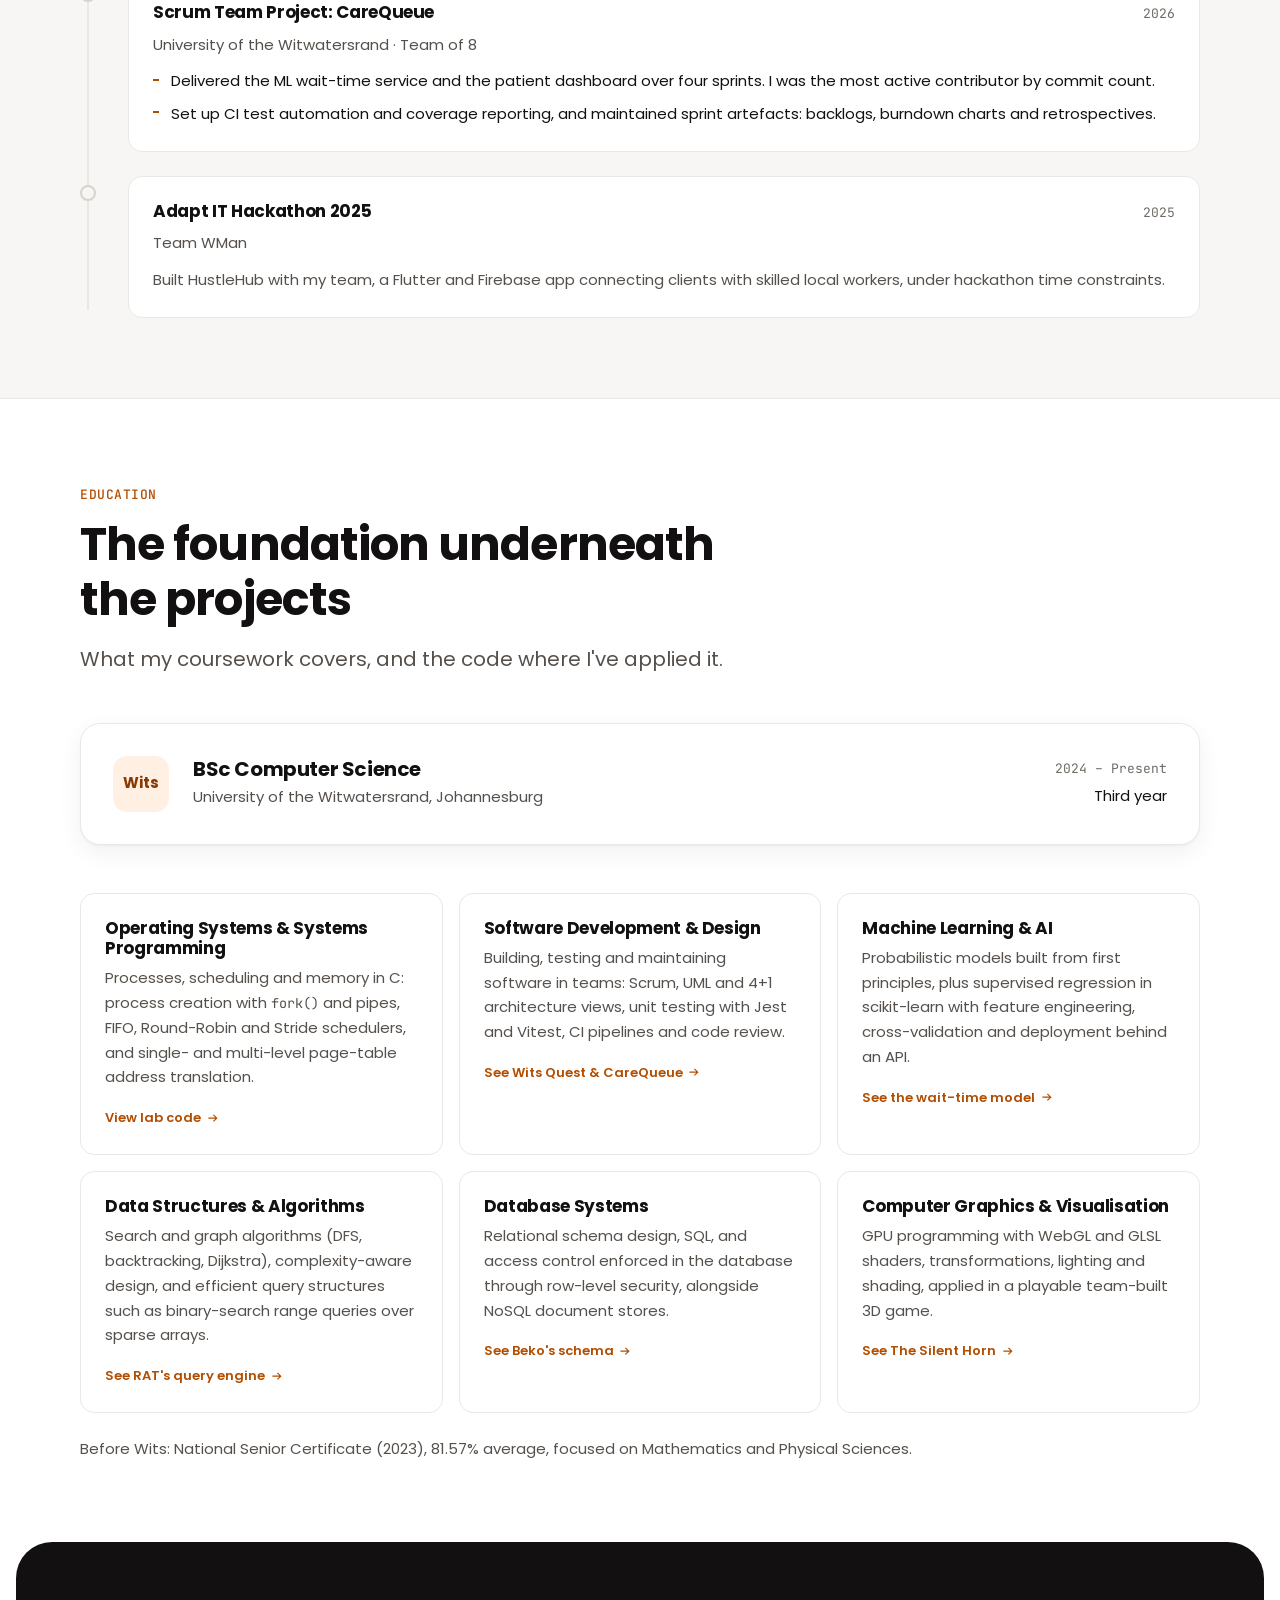
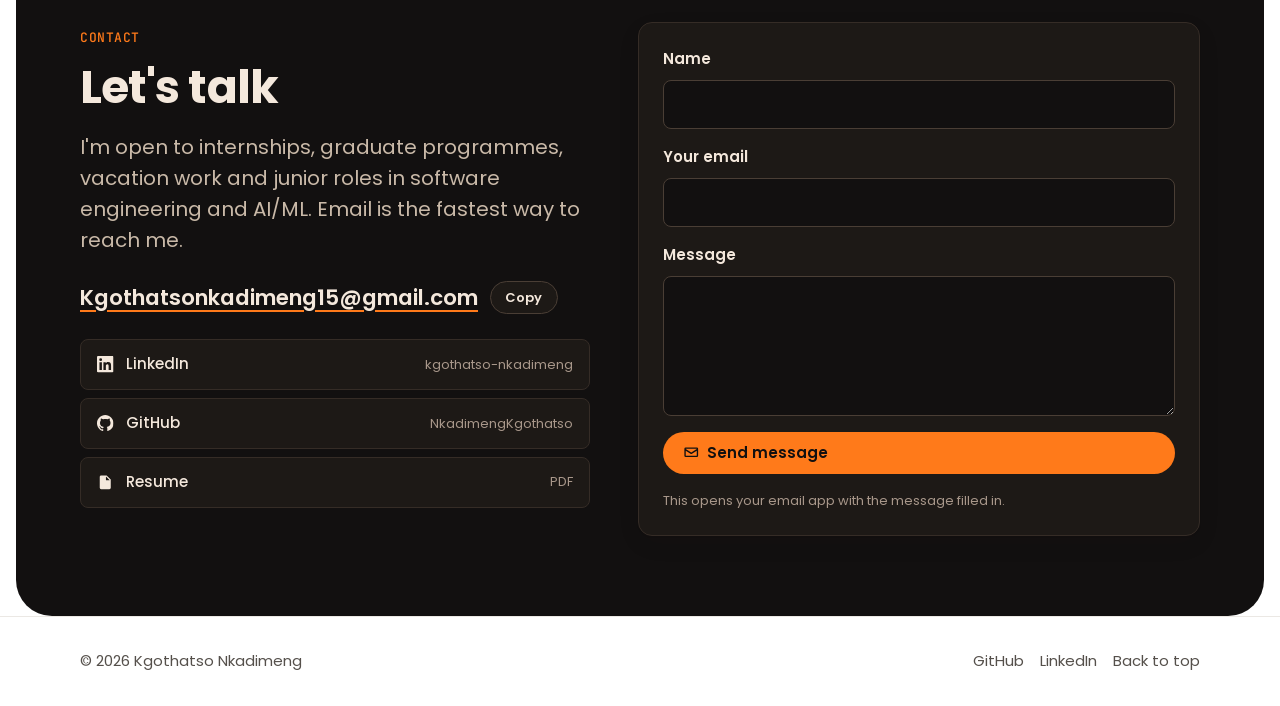
==== commit 2ab69685: "Redesign portfolio and refresh CV - Rebuild the site as one accessible, responsive page: white/ink/o" ====
--- a/index.html
+++ b/index.html
@@ -1,399 +1,766 @@
 <!DOCTYPE html>
 <html lang="en">
 <head>
-    <meta charset="UTF-8">
-    <title>kgothatso Portfolio</title>
-    <link rel="stylesheet" href="structure.css">
-    <link rel="stylesheet" href="contact.css">
-    <link rel="stylesheet" href="projects.css">
-    <link rel="stylesheet" href="services.css">
-    <link rel="stylesheet" href="aboutmestyle.css">
+  <meta charset="UTF-8">
+  <meta name="viewport" content="width=device-width, initial-scale=1">
+  <title>Kgothatso Nkadimeng — Software Engineering &amp; AI/ML · Wits Computer Science</title>
+  <meta name="description" content="Kgothatso Nkadimeng is a Computer Science student at the University of the Witwatersrand building full-stack applications and machine-learning features. Projects, skills, experience and contact details.">
+  <meta name="author" content="Kgothatso Nkadimeng">
+  <meta name="color-scheme" content="light">
+  <meta name="theme-color" content="#ffffff">
+
+  <!-- Social sharing -->
+  <meta property="og:type" content="profile">
+  <meta property="og:title" content="Kgothatso Nkadimeng — Software Engineering & AI/ML">
+  <meta property="og:description" content="Computer Science student at Wits building full-stack applications and machine-learning features.">
+  <meta property="og:image" content="assets/img/og-portrait.jpg">
+  <meta property="og:image:width" content="1200">
+  <meta property="og:image:height" content="630">
+  <meta property="profile:first_name" content="Kgothatso">
+  <meta property="profile:last_name" content="Nkadimeng">
+  <meta name="twitter:card" content="summary_large_image">
+
+  <link rel="icon" href="favicon.svg" type="image/svg+xml">
+  <link rel="icon" href="assets/img/favicon-32.png" sizes="32x32" type="image/png">
+  <link rel="apple-touch-icon" href="assets/img/apple-touch-icon.png">
+
+  <link rel="preconnect" href="https://fonts.googleapis.com">
+  <link rel="preconnect" href="https://fonts.gstatic.com" crossorigin>
+  <link rel="stylesheet" href="https://fonts.googleapis.com/css2?family=Poppins:wght@400;500;600;700;800&family=JetBrains+Mono:wght@400;500&display=swap">
+  <link rel="stylesheet" href="assets/css/styles.css">
+  <link rel="preload" as="image" type="image/webp" imagesrcset="assets/img/kgothatso-cutout-520.webp 520w, assets/img/kgothatso-cutout-900.webp 900w" imagesizes="(max-width: 980px) 90vw, 460px" fetchpriority="high">
+
+  <script type="application/ld+json">
+  {
+    "@context": "https://schema.org",
+    "@type": "Person",
+    "name": "Kgothatso Nkadimeng",
+    "jobTitle": "Computer Science Student",
+    "description": "Computer Science student focused on software engineering, full-stack development and machine learning.",
+    "address": { "@type": "PostalAddress", "addressLocality": "Johannesburg", "addressCountry": "ZA" },
+    "affiliation": { "@type": "CollegeOrUniversity", "name": "University of the Witwatersrand" },
+    "knowsAbout": ["Software Engineering", "Machine Learning", "Full-Stack Development", "Python", "JavaScript", "TypeScript", "Java", "C", "SQL"],
+    "sameAs": [
+      "https://github.com/NkadimengKgothatso",
+      "https://www.linkedin.com/in/kgothatso-nkadimeng-2b3568350/"
+    ]
+  }
+  </script>
+  <script defer src="assets/js/main.js"></script>
 </head>
 <body>
-  
-
-
-<div class="container">
-
-    <!-- SIDEBAR -->
-    <aside class="sidebar">
-        <h1 class="logo">KGOTHATSO</h1>
-
-      <nav>
-        <ul class="nav">
-            <li><a href="#home" class="btn active">Home</a></li>
-            <li><a href="#About" class="btn">About</a></li>
-            <li><a href="#Services" class="btn">Services</a></li>
-            <li><a href="#Projects" class="btn">projects</a></li>
-            <li><a href="#Contact" class="btn">Contact</a></li>
+  <!-- Icon sprite -->
+  <svg width="0" height="0" style="position:absolute" aria-hidden="true" focusable="false">
+    <symbol id="i-github" viewBox="0 0 16 16"><path d="M8 0C3.58 0 0 3.58 0 8c0 3.54 2.29 6.53 5.47 7.59.4.07.55-.17.55-.38 0-.19-.01-.82-.01-1.49-2.01.37-2.53-.49-2.69-.94-.09-.23-.48-.94-.82-1.13-.28-.15-.68-.52-.01-.53.63-.01 1.08.58 1.23.82.72 1.21 1.87.87 2.33.66.07-.52.28-.87.51-1.07-1.78-.2-3.64-.89-3.64-3.95 0-.87.31-1.59.82-2.15-.08-.2-.36-1.02.08-2.12 0 0 .67-.21 2.2.82.64-.18 1.32-.27 2-.27.68 0 1.36.09 2 .27 1.53-1.04 2.2-.82 2.2-.82.44 1.1.16 1.92.08 2.12.51.56.82 1.27.82 2.15 0 3.07-1.87 3.75-3.65 3.95.29.25.54.73.54 1.48 0 1.07-.01 1.93-.01 2.2 0 .21.15.46.55.38A8.01 8.01 0 0 0 16 8c0-4.42-3.58-8-8-8z"/></symbol>
+    <symbol id="i-linkedin" viewBox="0 0 24 24"><path d="M20.45 20.45h-3.56v-5.57c0-1.33-.02-3.04-1.85-3.04-1.85 0-2.14 1.45-2.14 2.94v5.67H9.35V9h3.41v1.56h.05c.48-.9 1.64-1.85 3.37-1.85 3.6 0 4.27 2.37 4.27 5.46v6.28zM5.34 7.43a2.06 2.06 0 1 1 0-4.13 2.06 2.06 0 0 1 0 4.13zM7.12 20.45H3.56V9h3.56v11.45zM22.22 0H1.77C.79 0 0 .77 0 1.73v20.54C0 23.23.79 24 1.77 24h20.45c.98 0 1.78-.77 1.78-1.73V1.73C24 .77 23.2 0 22.22 0z"/></symbol>
+    <symbol id="i-mail" viewBox="0 0 24 24"><path d="M4 5h16a2 2 0 0 1 2 2v10a2 2 0 0 1-2 2H4a2 2 0 0 1-2-2V7a2 2 0 0 1 2-2zm0 2v.4l8 5.1 8-5.1V7H4zm16 2.75-7.46 4.76a1 1 0 0 1-1.08 0L4 9.75V17h16V9.75z"/></symbol>
+    <symbol id="i-file" viewBox="0 0 24 24"><path d="M6 2h8l6 6v12a2 2 0 0 1-2 2H6a2 2 0 0 1-2-2V4a2 2 0 0 1 2-2zm7 1.5V9h5.5L13 3.5zM8 13h8v2H8v-2zm0 4h8v2H8v-2z"/></symbol>
+    <symbol id="i-arrow" viewBox="0 0 24 24"><path d="M13.17 5.76 19.4 12l-6.23 6.24-1.42-1.42L15.57 13H4v-2h11.57l-3.82-3.82 1.42-1.42z"/></symbol>
+    <symbol id="i-external" viewBox="0 0 24 24"><path d="M14 3h7v7h-2V6.41l-8.29 8.3-1.42-1.42L17.59 5H14V3zM5 5h6v2H5v12h12v-6h2v6a2 2 0 0 1-2 2H5a2 2 0 0 1-2-2V7a2 2 0 0 1 2-2z"/></symbol>
+  </svg>
+
+  <a class="skip-link" href="#main">Skip to content</a>
+
+  <header class="site-header">
+    <div class="nav-pill">
+      <a class="brand" href="#top" aria-label="Kgothatso Nkadimeng, back to top">
+        <span class="brand-mark" aria-hidden="true">KN</span>
+      </a>
+      <button class="nav-toggle" type="button" aria-expanded="false" aria-controls="site-nav" aria-label="Open menu">
+        <svg class="icon-stroke i-menu" viewBox="0 0 24 24" aria-hidden="true"><path d="M4 7h16M4 12h16M4 17h16"/></svg>
+        <svg class="icon-stroke i-close" viewBox="0 0 24 24" aria-hidden="true"><path d="M6 6l12 12M18 6 6 18"/></svg>
+      </button>
+      <nav id="site-nav" class="site-nav" aria-label="Primary">
+        <ul class="nav-list">
+          <li><a href="#about">About</a></li>
+          <li><a href="#skills">Skills</a></li>
+          <li><a href="#projects">Projects</a></li>
+          <li><a href="#experience">Experience</a></li>
+          <li><a href="#education">Education</a></li>
+          <li><a href="cv.pdf" target="_blank" rel="noopener">Resume</a></li>
+          <li class="nav-cta"><a class="btn btn-accent btn-sm" href="#contact">Let's connect <svg class="icon" aria-hidden="true"><use href="#i-external"/></svg></a></li>
         </ul>
-
-</div>
-    </nav>
-    </aside>
-
-<main>    
-    <section id="home" class="section">
-        <!-- MAIN CONTENT -->
-        <div class="hero-intro">
-            <!-- Text content -->
-            <div class="intro-text">
-                <p>Hello, I’m <span class="highlight">Kgothatso Nkadimeng</span></p>
-                <h1><span class="role">Machine Learning & Software Developer</span></h1>
-                <p>
-                    I am an aspiring web designer and mobile developer with a strong passion for computer science. My interests extend beyond building engaging digital experiences into the dynamic fields of artificial intelligence and machine learning. 
-                </p>
-                <a class="btn" href="cv.pdf" download>Download CV</a>
-            </div>
-
-            <!-- Image content -->
-             <div class="right">
-                <figure>
-                    <img src="cover.jpeg" alt="Portrait of Kgothatso Nkadimeng">
-                </figure>
-            </div>
-        </div>
+      </nav>
+    </div>
+  </header>
+
+  <main id="main">
+    <!-- ============================================================ HERO -->
+    <section class="hero" id="top" aria-labelledby="hero-name">
+      <div class="container hero-stage">
+        <p class="hero-display" aria-hidden="true">Kgothatso</p>
+
+        <div class="hero-left">
+          <p class="hero-hello">Hello, I'm</p>
+          <h1 class="hero-name" id="hero-name">Kgothatso Nkadimeng</h1>
+          <p class="hero-tagline">I build full-stack software and put <em>machine learning</em> to work inside it.</p>
+          <p class="hero-role"><span>Computer Science</span><span>Wits University</span></p>
+        </div>
+
+        <figure class="portrait">
+          <picture>
+            <source type="image/webp" srcset="assets/img/kgothatso-cutout-520.webp 520w, assets/img/kgothatso-cutout-900.webp 900w" sizes="(max-width: 980px) 90vw, 460px">
+            <img class="portrait-img" src="assets/img/kgothatso-cutout-520.png" width="520" height="425" alt="Kgothatso Nkadimeng" fetchpriority="high">
+          </picture>
+          <span class="float-chip chip-a" aria-hidden="true">Python</span>
+          <span class="float-chip chip-b" aria-hidden="true">Machine Learning</span>
+          <span class="float-chip chip-c" aria-hidden="true">PostgreSQL</span>
+          <span class="float-chip chip-d" aria-hidden="true">React</span>
+        </figure>
+
+        <div class="hero-right">
+          <p class="status"><span class="status-dot" aria-hidden="true"></span>Second vacation placement at CSIR</p>
+          <p class="hero-summary">
+            Third-year Computer Science student and CTO of a South African legal-tech startup. I've built a clinic queue
+            platform with a wait-time prediction API, a production compliance platform, and a playable 3D browser game,
+            and I ship team features through reviewed PRs and CI-gated tests.
+          </p>
+          <div class="hero-actions">
+            <a class="btn btn-primary" href="#projects">Explore my projects <svg class="icon" aria-hidden="true"><use href="#i-arrow"/></svg></a>
+            <a class="btn btn-secondary" href="cv.pdf" target="_blank" rel="noopener"><svg class="icon" aria-hidden="true"><use href="#i-file"/></svg> Resume</a>
+          </div>
+          <ul class="social" aria-label="Profiles">
+            <li><a href="https://github.com/NkadimengKgothatso" target="_blank" rel="noopener" aria-label="GitHub"><svg class="icon" aria-hidden="true"><use href="#i-github"/></svg></a></li>
+            <li><a href="https://www.linkedin.com/in/kgothatso-nkadimeng-2b3568350/" target="_blank" rel="noopener" aria-label="LinkedIn"><svg class="icon" aria-hidden="true"><use href="#i-linkedin"/></svg></a></li>
+            <li><a href="mailto:Kgothatsonkadimeng15@gmail.com" aria-label="Email"><svg class="icon" aria-hidden="true"><use href="#i-mail"/></svg></a></li>
+          </ul>
+        </div>
+      </div>
+
+      <div class="marquee" aria-hidden="true">
+        <div class="marquee-track">
+          <span>Python</span><span>JavaScript</span><span>TypeScript</span><span>Java</span><span>C / C++</span><span>SQL</span><span>React</span><span>Node.js</span><span>Flask</span><span>PostgreSQL</span><span>Supabase</span><span>Firebase</span><span>scikit-learn</span><span>GitHub Actions</span>
+          <span>Python</span><span>JavaScript</span><span>TypeScript</span><span>Java</span><span>C / C++</span><span>SQL</span><span>React</span><span>Node.js</span><span>Flask</span><span>PostgreSQL</span><span>Supabase</span><span>Firebase</span><span>scikit-learn</span><span>GitHub Actions</span>
+        </div>
+      </div>
+
+      <div class="container">
+        <ul class="proof reveal" aria-label="Highlights">
+          <li><strong>ML in production</strong><span>Gradient-boosted wait-time model served through a Flask API to a live clinic app</span></li>
+          <li><strong>CTO of a live product</strong><span>Built and run a compliance platform: PostgreSQL with row-level security, OAuth, PWA</span></li>
+          <li><strong>Team delivery</strong><span>Scrum teams of 6 and 8: reviewed PRs, CI, coverage gates</span></li>
+          <li><strong>Validated at scale</strong><span>Git analytics engine verified against the 61k-commit git.git history</span></li>
+        </ul>
+      </div>
     </section>
 
-
-</div>
-</section>
-
-
-
-
-
-<!-- ABOUT -->
-<section id="About" >
-   
-    
-     <div class="services-container">
-        <h2> 🧑‍💻 About Me</h2></div>
-     <!-- MAIN CONTENT -->
-    
-
-        
-
-        <section  class="contact" >
-              <p>Hello, I’m <span class="highlight">Kgothatso Nkadimeng</span></p>
-            <p >
-               I am a Computer Science student and aspiring software developer with a strong passion for artificial intelligence and engineering innovative solutions. My core skills include programming, algorithm design, data structures, and software development principles, complemented by a growing expertise in AI, machine learning, and system optimization.
-            </p>
-             
-    
-              <h3>Education<br></h3>
-            <p>
-               National Senior Certificate (Matric)<br>
-
-            Completed Matric in 2023.
-            Focused on Mathematics and Physical Sciences.<br>
-                Achieved a strong academic record with a passion for STEM subjects.<br>
-                Currently pursuing a Bachelor of Science in Computer Science at the University of the Witwatersrand (Wits University).<br>
-                
-            
-
-
-            <h3>Core Coursework & Skills<br></h3>
-            Programming (Java, Python), Data Structures & Algorithms, Object-Oriented Programming, App Development (Android), Databases & SQL, Software Engineering principles, Web Development (HTML, CSS, JavaScript), Git & GitHub, debugging and testing.<br>
-            <h3>Current Focus<br></h3>
-            Advanced Algorithms, Machine Learning, Artificial Intelligence, Advanced Software Development, systems design, collaborative and real-world project development.
-                        </p>
-         </section  >
-        
-         <section style="display: flex;">
-
-                
-                <section class="skills-container" class="parent">
-                    <h3>Personal Information</h3>
-                    <p>
-                    Degree : Bsc Computer Science<br>
-                        Location : Johannesburg , South Africa<br>
-                        Age : 20<br>
-                        Email :<a href="mailto:kgkgthathelegend@gmail.com" >kgkgthathelegend@gmail.com</a><br>
-                        Phone : +27 79 395 0364 
-                    </p>
-                </section>
-                    
-            
-        
-                
-        
-        <div class="skills-container" class="parent">
-        <h2>Skills</h2>
-
-        <div class="skill">
-            <div class="skill-title">
-            <span>HTML</span>
-            <span class="skill-percent">65%</span>
-            </div>
-            <div class="skill-bar">
-            <div class="skill-fill" style="--fill-width: 65%"></div>
-            </div>
-        </div>
-
-        <div class="skill">
-            <div class="skill-title">
-            <span>CSS</span>
-            <span class="skill-percent">60%</span>
-            </div>
-            <div class="skill-bar">
-            <div class="skill-fill" style="--fill-width: 60%"></div>
-            </div>
-        </div>
-
-        <div class="skill">
-            <div class="skill-title">
-            <span>JavaScript</span>
-            <span class="skill-percent">52%</span>
-            </div>
-            <div class="skill-bar">
-            <div class="skill-fill" style="--fill-width: 52%"></div>
-            </div>
-        </div>
-
-        <div class="skill">
-            <div class="skill-title">
-            <span>Python</span>
-            <span class="skill-percent">80%</span>
-            </div>
-            <div class="skill-bar">
-            <div class="skill-fill" style="--fill-width: 80%"></div>
-            </div>
-        </div>
-
-        <div class="skill">
-            <div class="skill-title">
-            <span>C++</span>
-            <span class="skill-percent">60%</span>
-            </div>
-            <div class="skill-bar">
-            <div class="skill-fill" style="--fill-width: 60%"></div>
-            </div>
-        </div>
-
-        <div class="skill">
-            <div class="skill-title">
-            <span>SQL</span>
-            <span class="skill-percent">80%</span>
-            </div>
-            <div class="skill-bar">
-            <div class="skill-fill" style="--fill-width: 80%"></div>
-            </div>
-        </div>
-
-        <div class="skill">
-            <div class="skill-title">
-            <span>Java</span>
-            <span class="skill-percent">60%</span>
-            </div>
-            <div class="skill-bar">
-            <div class="skill-fill" style="--fill-width: 60%"></div>
-            </div>
-        </div>
-
-        <div class="skill">
-            <div class="skill-title">
-            <span>PHP</span>
-            <span class="skill-percent">30%</span>
-            </div>
-            <div class="skill-bar">
-            <div class="skill-fill" style="--fill-width: 30%"></div>
-            </div>
-        </div>
-
-        </div>
-
-                    
-
-                </section>
-            
-        </section>
-
-
-
-    
-    </main>
-
-</section>
-
-
-
-
-<!-- Services Section -->
-<section id="Services" class="services">
-    <div class="services-container">
-        <h2>💼 Services</h2>
-
-        <!-- Service Card 1 -->
-        <div class="service-card">
-            <h3>🌐 Web Development</h3>
-            <p>Building responsive, modern websites . Focus on user experience, performance, and clean design.</p>
-        </div>
-
-        <!-- Service Card 2 -->
-        <div class="service-card">
-            <h3>🎨 Front-End Development</h3>
-            <p>Creating interactive and visually appealing user interfaces , and UI/UX principles.</p>
-        </div>
-
-        <!-- Service Card 3 -->
-        <div class="service-card">
-            <h3>📊 Analysis</h3>
-            <p>Collecting and interpreting data to provide actionable insights for better decision-making and strategy planning.</p>
-        </div>
-
-        <!-- Service Card 4 -->
-        <div class="service-card">
-            <h3>💼 Business Consulting</h3>
-            <p>Helping businesses optimize processes, improve efficiency, and implement modern technology solutions.</p>
-        </div>
-
-        <!-- Service Card 5 -->
-        <div class="service-card">
-            <h3>📢 Marketing</h3>
-            <p>Designing strategies to increase brand visibility, reach target audiences, and enhance online presence.</p>
-        </div>
-
-        <!-- Service Card 6 -->
-        <div class="service-card">
-            <h3>⚡ Backend Development</h3>
-            <p>Developing server-side applications, APIs, and database management systems for scalable and secure web solutions.</p>
-        </div>
-
-        <!-- Service Card 7 -->
-        <div class="service-card">
-            <h3>👨‍🏫 Mentorship & Coaching</h3>
-            <p>Providing guidance, knowledge, and support for personal growth and career development in tech and business.</p>
-        </div>
-
-        <!-- Service Card 8 -->
-        <div class="service-card">
-            <h3>🎨 Graphic Design</h3>
-            <p>Creating logos, visuals, and digital assets that convey your brand identity with style and clarity.</p>
-        </div>
-        <!-- Service Card 9: Machine Learning -->
-    <div class="service-card">
-        <h3>🤖 Machine Learning</h3>
-        <p>Designing intelligent systems and predictive models using Python, TensorFlow, and data analysis techniques to solve real-world problems.</p>
+    <!-- =========================================================== ABOUT -->
+    <section class="section" id="about" aria-labelledby="about-title">
+      <div class="container about-grid">
+        <div class="about-copy reveal">
+          <p class="eyebrow">About</p>
+          <h2 class="section-title" id="about-title">Computer science, applied</h2>
+          <p>
+            I'm a Computer Science student at Wits who likes the point where theory turns into something people use.
+            My degree gives me the foundations: <strong>algorithms, operating systems, databases, software design and machine
+            learning</strong>. I test them by building.
+          </p>
+          <p>
+            That's meant training a regression model on clinic queue data and serving it behind an API so patients see a
+            realistic wait time. It's meant designing a relational schema with row-level security so one business can never read
+            another's documents. And on team projects it's meant writing the tests and documentation that let six or eight people
+            ship together without breaking each other's work.
+          </p>
+          <p>
+            I work in small, verifiable steps. I ship something that runs, measure it, then improve it. I document decisions so the next
+            person, or future me, understands why. I'm looking to grow as a <strong>software engineer</strong> with room to go
+            deeper into <strong>applied AI</strong>.
+          </p>
+        </div>
+        <aside class="reveal" aria-label="Summary">
+          <div class="panel">
+            <h3>Looking for</h3>
+            <ul class="tick-list">
+              <li>Software engineering internships &amp; vacation work</li>
+              <li>Graduate developer programmes</li>
+              <li>Junior software / full-stack developer roles</li>
+              <li>AI &amp; machine learning internships</li>
+            </ul>
+          </div>
+          <div class="panel">
+            <h3>At a glance</h3>
+            <dl class="facts">
+              <dt>Studying</dt><dd>BSc Computer Science, Wits (3rd year)</dd>
+              <dt>Based in</dt><dd>Johannesburg, South Africa</dd>
+              <dt>Now</dt><dd>Vacation Student, CSIR (2nd placement)</dd>
+              <dt>Languages</dt><dd>English, Sepedi (fluent); isiZulu, isiXhosa, Sesotho, Setswana (conversational)</dd>
+            </dl>
+          </div>
+        </aside>
+      </div>
+    </section>
+
+    <!-- ========================================================== SKILLS -->
+    <section class="section section-alt" id="skills" aria-labelledby="skills-title">
+      <div class="container">
+        <div class="section-head reveal">
+          <p class="eyebrow">Technical skills</p>
+          <h2 class="section-title" id="skills-title">What I work with</h2>
+          <p class="section-lead">No percentage bars. Each group links to where I've actually used it.</p>
+        </div>
+
+        <div class="skills-grid">
+          <article class="skill-card reveal">
+            <h3>Languages</h3>
+            <ul class="chips">
+              <li>Python</li><li>JavaScript</li><li>TypeScript</li><li>Java</li><li>C</li><li>C++</li><li>SQL</li>
+            </ul>
+            <ul class="chips chips-quiet" style="margin-top:.5rem" aria-label="Also used">
+              <li>Dart</li><li>PHP</li><li>MATLAB</li><li>HTML/CSS</li>
+            </ul>
+            <p class="evidence">Used in: <a href="#p-carequeue">CareQueue</a> (Python, JS), <a href="#p-witsquest">Wits Quest</a> (TS), <a href="#education">OS labs</a> (C)</p>
+          </article>
+
+          <article class="skill-card reveal">
+            <h3>Backend &amp; APIs</h3>
+            <ul class="chips">
+              <li>Node.js</li><li>Express</li><li>Flask</li><li>REST API design</li><li>Next.js route handlers</li><li>Authentication &amp; OAuth</li>
+            </ul>
+            <p class="evidence">Used in: <a href="#p-carequeue">Flask /predict API</a>, <a href="#p-rat">RAT REST API</a>, <a href="#p-witsquest">Wits Quest auth</a></p>
+          </article>
+
+          <article class="skill-card reveal">
+            <h3>Databases &amp; Cloud</h3>
+            <ul class="chips">
+              <li>PostgreSQL</li><li>Supabase</li><li>Row-Level Security</li><li>Firebase Auth</li><li>Firestore</li><li>SQLite</li><li>MySQL</li><li>Vercel</li><li>Render</li>
+            </ul>
+            <p class="evidence">Used in: <a href="#p-beko">Beko ComplianceOS</a> (Postgres + RLS), <a href="#p-carequeue">CareQueue</a> (Firestore)</p>
+          </article>
+
+          <article class="skill-card reveal">
+            <h3>Machine Learning &amp; Data</h3>
+            <ul class="chips">
+              <li>scikit-learn</li><li>pandas</li><li>NumPy</li><li>Gradient Boosting</li><li>Random Forest</li><li>Naive Bayes</li><li>Feature engineering</li><li>Cross-validation</li><li>Jupyter</li>
+            </ul>
+            <p class="evidence">Used in: <a href="#p-carequeue">wait-time model</a>, <a href="#more-projects">Naive Bayes from scratch</a></p>
+          </article>
+
+          <article class="skill-card reveal">
+            <h3>Frontend &amp; Mobile</h3>
+            <ul class="chips">
+              <li>React</li><li>Next.js</li><li>Tailwind CSS</li><li>Progressive Web Apps</li><li>Three.js</li><li>GLSL shaders</li><li>Flutter</li><li>Android (Java)</li>
+            </ul>
+            <p class="evidence">Used in: <a href="#p-beko">Beko</a> &amp; <a href="#p-carequeue">CareQueue</a> (PWAs), <a href="#p-silenthorn">The Silent Horn</a> (Three.js)</p>
+          </article>
+
+          <article class="skill-card reveal">
+            <h3>Engineering practice</h3>
+            <ul class="chips">
+              <li>Git &amp; pull-request reviews</li><li>Jest</li><li>Vitest</li><li>GitHub Actions</li><li>Codecov</li><li>Scrum</li><li>UML / 4+1 views</li><li>Technical writing</li><li>Linux</li>
+            </ul>
+            <p class="evidence">Used in: <a href="#p-carequeue">CareQueue CI</a>, <a href="#p-witsquest">Wits Quest docs</a></p>
+          </article>
+        </div>
+      </div>
+    </section>
+
+    <!-- ======================================================== PROJECTS -->
+    <section class="section" id="projects" aria-labelledby="projects-title">
+      <div class="container">
+        <div class="section-head reveal">
+          <p class="eyebrow">Featured projects</p>
+          <h2 class="section-title" id="projects-title">Selected work</h2>
+          <p class="section-lead">Five projects that show how I build: what the problem was, what I did, and what was hard about it.</p>
+        </div>
+
+        <div class="case-list">
+          <!-- CareQueue -->
+          <article class="case reveal" id="p-carequeue" aria-labelledby="carequeue-title">
+            <div class="case-aside">
+              <div class="case-meta">
+                <span class="tag tag-accent">Academic · Team of 8</span>
+                <span class="tag tag-live">Live</span>
+                <span class="tag">2026</span>
+              </div>
+              <h3 class="case-title" id="carequeue-title">CareQueue</h3>
+              <p class="case-tagline">Clinic appointment and virtual-queue platform with machine-learning wait-time prediction.</p>
+              <ul class="chips" aria-label="Technologies">
+                <li>JavaScript</li><li>Firebase Auth</li><li>Firestore</li><li>PWA</li><li>Python</li><li>Flask</li><li>scikit-learn</li><li>pandas</li><li>Jest</li><li>GitHub Actions</li><li>Codecov</li>
+              </ul>
+              <div class="case-links">
+                <a class="btn btn-primary btn-sm" href="https://care-queue-delta.vercel.app" target="_blank" rel="noopener">Live demo <svg class="icon" aria-hidden="true"><use href="#i-external"/></svg></a>
+                <a class="btn btn-secondary btn-sm" href="https://github.com/NkadimengKgothatso/SD-CareQueue" target="_blank" rel="noopener"><svg class="icon" aria-hidden="true"><use href="#i-github"/></svg> Source</a>
+              </div>
+            </div>
+            <div class="case-main">
+              <div class="case-block">
+                <h4>Problem</h4>
+                <p>Patients at South African public clinics often wait for hours with no idea of their queue position or how long they'll be waiting.</p>
+              </div>
+              <div class="case-block">
+                <h4>My contributions</h4>
+                <ul class="bullets">
+                  <li>Built the <strong>wait-time prediction pipeline end to end</strong>: Firestore export, cleaning and outlier removal, feature engineering, model training, and a <strong>Flask <code>/predict</code> API</strong> deployed on Render that the patient dashboard calls.</li>
+                  <li>Replaced the first <strong>Random Forest</strong> model with a <strong>Gradient Boosting Regressor</strong> on engineered features, evaluated with 5-fold cross-validation and mean absolute error.</li>
+                  <li>Built the <strong>patient dashboard</strong> (live queue position, status and estimated wait), with a rule-based fallback estimate when the prediction service can't be reached.</li>
+                  <li>Set up the <strong>GitHub Actions</strong> test workflow with <strong>Codecov</strong> coverage reporting, and wrote Scrum and architecture documentation (sprint backlogs, burndown charts, retrospectives, 4+1 views).</li>
+                </ul>
+              </div>
+              <details class="more">
+                <summary>Solution &amp; technical challenges <svg class="icon-stroke" viewBox="0 0 24 24" aria-hidden="true"><path d="m6 9 6 6 6-6"/></svg></summary>
+                <div class="more-body">
+                  <div class="case-block">
+                    <h4>Solution</h4>
+                    <p>A Progressive Web App with three roles. Patients book appointments, join virtual queues and track their position. Staff manage queues, walk-ins and availability. Admins manage clinics and staff and view analytics. Authentication uses Firebase Auth (including Google sign-in), and data lives in Firestore.</p>
+                  </div>
+                  <div class="case-block">
+                    <h4>Challenges</h4>
+                    <ul class="bullets">
+                      <li><strong>Very little real history to learn from.</strong> I wrote scripts to log and backfill queue history (plus synthetic data) so the model had enough to train on.</li>
+                      <li><strong>Overfitting on a small dataset.</strong> The training script compares train and test MAE and warns when the gap gets too large.</li>
+                      <li><strong>An unreliable network dependency.</strong> The dashboard falls back to a formula-based estimate instead of showing nothing.</li>
+                    </ul>
+                  </div>
+                </div>
+              </details>
+            </div>
+          </article>
+
+          <!-- Beko -->
+          <article class="case reveal" id="p-beko" aria-labelledby="beko-title">
+            <div class="case-aside">
+              <div class="case-meta">
+                <span class="tag tag-accent">CTO · Private company</span>
+                <span class="tag tag-live">Live</span>
+                <span class="tag">2026</span>
+              </div>
+              <h3 class="case-title" id="beko-title">Beko ComplianceOS</h3>
+              <p class="case-tagline">Compliance platform that helps South African SMEs track their SARS, CIPC and other regulatory obligations.</p>
+              <ul class="chips" aria-label="Technologies">
+                <li>JavaScript (ES modules)</li><li>Supabase Auth</li><li>PostgreSQL</li><li>Row-Level Security</li><li>Supabase Storage</li><li>SQL</li><li>PWA</li><li>Vercel</li>
+              </ul>
+              <div class="case-links">
+                <a class="btn btn-primary btn-sm" href="https://www.bekocompliance.co.za" target="_blank" rel="noopener">Live site <svg class="icon" aria-hidden="true"><use href="#i-external"/></svg></a>
+              </div>
+              <p class="case-note">Source code is private company IP. Happy to walk through the architecture in an interview.</p>
+            </div>
+            <div class="case-main">
+              <div class="case-block">
+                <h4>Problem</h4>
+                <p>Small businesses and sole proprietors often don't know which regulatory obligations apply to them or when they're due. The answer depends on their structure, size, VAT status, staff and industry.</p>
+              </div>
+              <div class="case-block">
+                <h4>My contributions</h4>
+                <ul class="bullets">
+                  <li>As <strong>CTO of a private company</strong> I lead all technology decisions, and I built the platform myself from first commit to production on a custom domain.</li>
+                  <li>Designed a <strong>PostgreSQL schema of 12 tables with row-level security</strong> policies, so each user can only ever read or write their own data and documents.</li>
+                  <li>Implemented <strong>authentication flows</strong>: email and password, 8-digit email verification codes, Google sign-in, password reset and route guards (verify, then onboard, then dashboard).</li>
+                  <li>Built a <strong>rules-based obligation engine</strong>. Onboarding answers generate a personalised set of obligations and a 0–100 compliance score, and obligations that don't apply are excluded from the score instead of counted as zero.</li>
+                </ul>
+              </div>
+              <details class="more">
+                <summary>Solution &amp; technical challenges <svg class="icon-stroke" viewBox="0 0 24 24" aria-hidden="true"><path d="m6 9 6 6 6-6"/></svg></summary>
+                <div class="more-body">
+                  <div class="case-block">
+                    <h4>Solution</h4>
+                    <p>An installable PWA with a multi-step onboarding wizard and a dashboard of deadlines and alerts. It also has a documents centre (validated per-user uploads), tender alerts, a FICA-style AML risk screener, consultation booking with partner law firms, and an admin panel.</p>
+                  </div>
+                  <div class="case-block">
+                    <h4>Challenges</h4>
+                    <ul class="bullets">
+                      <li><strong>Changing the data model mid-project.</strong> I migrated the backend from Firebase/Firestore (documents) to Supabase/PostgreSQL (relational), using idempotent SQL migration scripts that can safely be re-run.</li>
+                      <li><strong>Keeping scoring explainable.</strong> Every obligation carries an explicit applicability rule, and the model is documented for review by legal professionals.</li>
+                      <li><strong>Security as a design constraint.</strong> Access control is enforced in the database (RLS), not just hidden in the UI.</li>
+                    </ul>
+                  </div>
+                </div>
+              </details>
+            </div>
+          </article>
+
+          <!-- Wits Quest -->
+          <article class="case reveal" id="p-witsquest" aria-labelledby="witsquest-title">
+            <div class="case-aside">
+              <div class="case-meta">
+                <span class="tag tag-accent">Academic · Team of 6</span>
+                <span class="tag tag-live">Live</span>
+                <span class="tag">2026</span>
+              </div>
+              <h3 class="case-title" id="witsquest-title">Wits Quest</h3>
+              <p class="case-tagline">Location-gated campus game: walk to real Wits landmarks, answer trivia, collect cards and battle other students.</p>
+              <ul class="chips" aria-label="Technologies">
+                <li>TypeScript</li><li>React</li><li>Vite</li><li>Node.js</li><li>Express</li><li>Supabase</li><li>PostgreSQL</li><li>Vitest</li><li>MkDocs</li>
+              </ul>
+              <div class="case-links">
+                <a class="btn btn-primary btn-sm" href="https://wits-quest.vercel.app" target="_blank" rel="noopener">Live app <svg class="icon" aria-hidden="true"><use href="#i-external"/></svg></a>
+                <a class="btn btn-secondary btn-sm" href="https://nkadimengkgothatso.github.io/-wits-quest/" target="_blank" rel="noopener">Documentation <svg class="icon" aria-hidden="true"><use href="#i-external"/></svg></a>
+              </div>
+              <p class="case-note">Source code is hosted on the university's Gitea instance and isn't public. The docs site I maintain is <a href="https://github.com/NkadimengKgothatso/-wits-quest" target="_blank" rel="noopener">on GitHub</a>.</p>
+            </div>
+            <div class="case-main">
+              <div class="case-block">
+                <h4>Problem</h4>
+                <p>Static campus tours don't hold students' attention. A game that rewards physically visiting places has a core integrity problem: the location a phone reports can't be trusted.</p>
+              </div>
+              <div class="case-block">
+                <h4>My contributions</h4>
+                <ul class="bullets">
+                  <li>Built <strong>authentication</strong> in Sprint 1: login and registration UI, the React auth context, and server-side credential checks.</li>
+                  <li>Owned <strong>achievements</strong>: admin-defined rules (cards collected, battles won, streaks, trails completed) checked <strong>server-side</strong> after every answer and match, with an in-game unlock pop-up.</li>
+                  <li>Owned <strong>analytics and daily streaks</strong>, including per-question pass rates that power the curators' "needs repair" flag for questions almost everyone gets wrong.</li>
+                  <li><strong>Co-led documentation</strong> (15% of the milestone mark): API reference and endpoint catalogue, database, testing and methodology. I built and deployed the MkDocs site and kept the stand-up notes.</li>
+                </ul>
+              </div>
+              <details class="more">
+                <summary>Solution &amp; technical challenges <svg class="icon-stroke" viewBox="0 0 24 24" aria-hidden="true"><path d="m6 9 6 6 6-6"/></svg></summary>
+                <div class="more-body">
+                  <div class="case-block">
+                    <h4>Solution</h4>
+                    <p>A React + TypeScript frontend with an Express API on Supabase (PostgreSQL, Auth, Realtime). The server decides everything that matters: location check-ins, trivia marking, battle outcomes and rewards. Each of the six members owned one domain end to end.</p>
+                  </div>
+                  <div class="case-block">
+                    <h4>Challenges</h4>
+                    <ul class="bullets">
+                      <li><strong>Never trusting the client.</strong> Location and battle logic moved server-side, with anti-cheat checks for walking time and duplicate answers, plus trading rules that prevent card funnelling.</li>
+                      <li><strong>Six people, one codebase.</strong> We used a branch per task and reviewed PRs citing bug-tracker IDs. CI enforced lint, type checks and a test-coverage gate raised from 60% to 80%.</li>
+                      <li><strong>Cross-member dependencies.</strong> My per-question pass rates were a hand-off another member's curation feature depended on, so they had to land early and stay stable.</li>
+                    </ul>
+                  </div>
+                </div>
+              </details>
+            </div>
+          </article>
+
+          <!-- The Silent Horn -->
+          <article class="case reveal" id="p-silenthorn" aria-labelledby="silenthorn-title">
+            <div class="case-aside">
+              <div class="case-meta">
+                <span class="tag tag-accent">Academic · Team</span>
+                <span class="tag tag-live">Playable</span>
+                <span class="tag">2026</span>
+              </div>
+              <h3 class="case-title" id="silenthorn-title">The Silent Horn</h3>
+              <p class="case-tagline">3D browser game in three acts (run, drive, fight) through a jungle to an ancient shrine, built with Three.js for Computer Graphics &amp; Visualisation.</p>
+              <ul class="chips" aria-label="Technologies">
+                <li>JavaScript</li><li>Three.js</li><li>GLSL shaders</li><li>WebGL</li><li>Vite</li><li>Web Audio</li>
+              </ul>
+              <div class="case-links">
+                <a class="btn btn-primary btn-sm" href="https://wmc.ms.wits.ac.za/students/sgroup3889/index.html" target="_blank" rel="noopener">Play the game <svg class="icon" aria-hidden="true"><use href="#i-external"/></svg></a>
+                <a class="btn btn-secondary btn-sm" href="https://youtu.be/DdFIj7nvtBM" target="_blank" rel="noopener">Trailer <svg class="icon" aria-hidden="true"><use href="#i-external"/></svg></a>
+                <a class="btn btn-secondary btn-sm" href="https://youtu.be/6JAD31ogV0k" target="_blank" rel="noopener">Devlog <svg class="icon" aria-hidden="true"><use href="#i-external"/></svg></a>
+                <a class="btn btn-secondary btn-sm" href="https://github.com/motshekhene/cgv-project" target="_blank" rel="noopener"><svg class="icon" aria-hidden="true"><use href="#i-github"/></svg> Source</a>
+              </div>
+            </div>
+            <div class="case-main">
+              <div class="case-block">
+                <h4>Problem</h4>
+                <p>Build a complete, playable 3D game that runs in the browser: real-time rendering, physics-like vehicle handling and enemy AI, smooth at interactive frame rates, with a team of developers working on separate levels of one codebase.</p>
+              </div>
+              <div class="case-block">
+                <h4>My contributions: Level 2, "The River Road"</h4>
+                <ul class="bullets">
+                  <li>Owned the <strong>driving level end to end</strong>: a car chase along a jungle river road that ends going over a waterfall.</li>
+                  <li>Built the <strong>vehicle controller</strong> (acceleration, steering, handbrake, solid collisions) and traffic of cars, vans, buses and wildlife crossing the road.</li>
+                  <li>Designed the pursuer's <strong>AI as a finite-state machine</strong> with telegraphed attack moves (slam, PIT, shunt, pin, brake-check, ram, tyre shots, spike strips and kamikaze drones), tuned so every hit can be dodged.</li>
+                  <li>Wrote a <strong>car-paint shader</strong> that hooks into Three.js materials with <code>onBeforeCompile</code>: it converts texels to HSV and repaints only the body, leaving glass, tyres, chrome and lights untouched.</li>
+                </ul>
+              </div>
+              <details class="more">
+                <summary>Technical details <svg class="icon-stroke" viewBox="0 0 24 24" aria-hidden="true"><path d="m6 9 6 6 6-6"/></svg></summary>
+                <div class="more-body">
+                  <div class="case-block">
+                    <ul class="bullets">
+                      <li><strong>Fair AI, not a cheating one.</strong> Each attack is telegraphed with headlight strobes and lane lunges, and the pursuer weaves through traffic using the same rules as the player instead of passing through it.</li>
+                      <li><strong>Atmosphere on a frame budget.</strong> Dusk lighting, a rain shower, working car lights and a river gorge before the falls, while keeping frame timing steady.</li>
+                      <li><strong>Sound without audio files.</strong> Engine and effects synthesised in the browser with the Web Audio API.</li>
+                      <li><strong>Player choice.</strong> A car picker with distinct car stats and paint options, built on the paint shader.</li>
+                    </ul>
+                  </div>
+                </div>
+              </details>
+            </div>
+          </article>
+
+          <!-- RAT -->
+          <article class="case reveal" id="p-rat" aria-labelledby="rat-title">
+            <div class="case-aside">
+              <div class="case-meta">
+                <span class="tag tag-accent">Academic · Individual</span>
+                <span class="tag">2026</span>
+              </div>
+              <h3 class="case-title" id="rat-title">RAT: Repo Analysis Tool</h3>
+              <p class="case-tagline">Dashboard that measures how a Git repository evolved: churn, growth and code ownership per file, directory and author.</p>
+              <ul class="chips" aria-label="Technologies">
+                <li>Node.js</li><li>Express</li><li>JavaScript</li><li>ECharts</li><li>Git internals</li>
+              </ul>
+              <div class="case-links">
+                <a class="btn btn-secondary btn-sm" href="https://github.com/NkadimengKgothatso/Software-Design-Project-Test-" target="_blank" rel="noopener"><svg class="icon" aria-hidden="true"><use href="#i-github"/></svg> Source</a>
+              </div>
+            </div>
+            <div class="case-main">
+              <div class="case-block">
+                <h4>Problem</h4>
+                <p>Questions like "who owns this code?" and "where does change concentrate?" need exact metrics computed across tens of thousands of commits, and the answers need to come back fast.</p>
+              </div>
+              <div class="case-block">
+                <h4>Implementation</h4>
+                <ul class="bullets">
+                  <li><strong>One streaming <code>git log --numstat</code> pass</strong> per repository (never a process per commit), parsing NUL-delimited output on the fly.</li>
+                  <li>In-memory model with sparse per-file arrays, directory totals aggregated at parse time, <strong>binary-search range queries</strong> and a small FIFO cache.</li>
+                  <li>REST API plus a dashboard with timelines, a treemap, hotspots, ownership charts, author merging (<code>.mailmap</code>) and zip-upload or URL-clone ingestion.</li>
+                </ul>
+              </div>
+              <details class="more">
+                <summary>Validation &amp; performance <svg class="icon-stroke" viewBox="0 0 24 24" aria-hidden="true"><path d="m6 9 6 6 6-6"/></svg></summary>
+                <div class="more-body">
+                  <div class="case-block">
+                    <ul class="bullets">
+                      <li><strong>Correctness:</strong> matched reference metric CSVs exactly for cJSON, redis and git.git (63,298 rows checked on git), plus 111 hand-computed fixture assertions.</li>
+                      <li><strong>Performance:</strong> parses php-src (118,756 commits) and then serves dashboard queries from memory in about 300 ms. Parse time is about 20% above git's own <code>git log</code>.</li>
+                      <li><strong>Edge cases:</strong> renames (<code>-M50%</code>), binary files and merge commits handled exactly as the specification defines.</li>
+                    </ul>
+                  </div>
+                </div>
+              </details>
+            </div>
+          </article>
+        </div>
+
+        <h3 class="subhead reveal" id="more-projects">More projects</h3>
+        <div class="mini-grid">
+          <article class="mini reveal">
+            <div class="case-meta"><span class="tag tag-accent">Hackathon</span><span class="tag">2025</span></div>
+            <h4>HustleHub</h4>
+            <p>Built with Team WMan at the Adapt IT Hackathon 2025: a mobile platform that connects clients with skilled local workers, covering job posting, skill matching and worker profiles.</p>
+            <ul class="chips"><li>Flutter</li><li>Dart</li><li>Firebase Auth</li><li>Firestore</li></ul>
+            <div class="mini-links"><span class="muted">Repository is private. Code walkthrough available on request.</span></div>
+          </article>
+
+          <article class="mini reveal">
+            <div class="case-meta"><span class="tag tag-accent">Individual</span></div>
+            <h4>Task Manager</h4>
+            <p>Full-stack task app with REST route handlers over SQLite. Tasks are archived rather than deleted, and overdue status is computed at read time instead of stored. Automated tests use Node's built-in test runner.</p>
+            <ul class="chips"><li>Next.js</li><li>React</li><li>TypeScript</li><li>SQLite</li><li>node:test</li></ul>
+            <div class="mini-links"><a href="https://github.com/NkadimengKgothatso/-todo-application" target="_blank" rel="noopener"><svg class="icon" aria-hidden="true"><use href="#i-github"/></svg>Source</a></div>
+          </article>
+
+          <article class="mini reveal">
+            <div class="case-meta"><span class="tag tag-accent">Academic · Team</span></div>
+            <h4>Dijo Tracker</h4>
+            <p>Restaurant order-tracking app for customers and staff: an Android client backed by a MySQL database hosted on the Wits LAMP server.</p>
+            <ul class="chips"><li>Java</li><li>Android</li><li>PHP</li><li>MySQL</li></ul>
+            <div class="mini-links"><span class="muted">Repository is private.</span></div>
+          </article>
+
+          <article class="mini reveal">
+            <div class="case-meta"><span class="tag tag-accent">Machine learning</span></div>
+            <h4>Naive Bayes Spam Classifier</h4>
+            <p>A spam classifier implemented from first principles with no ML libraries: bag-of-words features, Naive Bayes training, and Laplace smoothing for the zero-frequency problem.</p>
+            <ul class="chips"><li>Python</li><li>NumPy</li><li>pandas</li><li>Jupyter</li></ul>
+            <div class="mini-links"><a href="https://github.com/NkadimengKgothatso/Naive-Bayes-Spam-Classifier" target="_blank" rel="noopener"><svg class="icon" aria-hidden="true"><use href="#i-github"/></svg>Source</a></div>
+          </article>
+
+          <article class="mini reveal">
+            <div class="case-meta"><span class="tag tag-accent">Independent</span></div>
+            <h4>Country Explorer</h4>
+            <p>Web app that fetches South Africa and its neighbouring countries from the REST Countries API and renders their capital, population, region and flag.</p>
+            <ul class="chips"><li>JavaScript</li><li>REST API</li><li>HTML</li><li>CSS</li></ul>
+            <div class="mini-links"><a href="https://github.com/NkadimengKgothatso/Country-Explorer-" target="_blank" rel="noopener"><svg class="icon" aria-hidden="true"><use href="#i-github"/></svg>Source</a></div>
+          </article>
+
+          <article class="mini reveal">
+            <div class="case-meta"><span class="tag tag-accent">Algorithms</span></div>
+            <h4>Search &amp; puzzle solvers</h4>
+            <p>A Sudoku solver using depth-first search with recursive backtracking (C++), a Snake game agent using DFS, backtracking and Dijkstra's algorithm (Java), and a Turing machine simulator (C++).</p>
+            <ul class="chips"><li>C++</li><li>Java</li><li>DFS</li><li>Dijkstra</li></ul>
+            <div class="mini-links"><a href="https://github.com/NkadimengKgothatso/cpp-mini-projects-" target="_blank" rel="noopener"><svg class="icon" aria-hidden="true"><use href="#i-github"/></svg>C++ projects</a></div>
+          </article>
+        </div>
+      </div>
+    </section>
+
+    <!-- ====================================================== EXPERIENCE -->
+    <section class="section section-alt" id="experience" aria-labelledby="experience-title">
+      <div class="container">
+        <div class="section-head reveal">
+          <p class="eyebrow">Experience &amp; achievements</p>
+          <h2 class="section-title" id="experience-title">Where I've applied it</h2>
+        </div>
+
+        <ol class="timeline">
+          <li class="is-current reveal">
+            <article class="tl-card">
+              <div class="tl-head">
+                <h3>Vacation Student: Undergraduate</h3>
+                <span class="tl-date">2026 · Two placements</span>
+              </div>
+              <p class="tl-org">CSIR, Next-Generation Enterprises and Institutions</p>
+              <p>Invited back for a second vacation placement at the Council for Scientific and Industrial Research (CSIR).</p>
+              <ul class="bullets">
+                <li><strong>Second placement:</strong> 23 Nov – 11 Dec 2026 (current)</li>
+                <li><strong>First placement:</strong> June 2026</li>
+              </ul>
+            </article>
+          </li>
+
+          <li class="is-current reveal">
+            <article class="tl-card">
+              <div class="tl-head">
+                <h3>Chief Technology Officer</h3>
+                <span class="tl-date">2026 – Present</span>
+              </div>
+              <p class="tl-org">Beko Compliance · Private company</p>
+              <ul class="bullets">
+                <li>Lead technology for a South African legal-tech startup building a compliance platform for SMEs.</li>
+                <li>Designed and built the production system: Supabase Auth, PostgreSQL with row-level security, a rules-based compliance scoring engine and an installable PWA, deployed on Vercel.</li>
+              </ul>
+            </article>
+          </li>
+
+          <li class="reveal">
+            <article class="tl-card">
+              <div class="tl-head">
+                <h3>Software Development Project: Wits Quest</h3>
+                <span class="tl-date">2026</span>
+              </div>
+              <p class="tl-org">University of the Witwatersrand · COMS3011A · Team "Big-O" (6 members)</p>
+              <ul class="bullets">
+                <li>Built authentication in Sprint 1, then achievements, analytics and streaks in Sprint 3, merged through reviewed pull requests with tests in the same PR.</li>
+                <li>Co-owned project documentation and kept stand-up notes. Our process included formal tutor stakeholder reviews and rounds of user testing.</li>
+              </ul>
+            </article>
+          </li>
+
+          <li class="reveal">
+            <article class="tl-card">
+              <div class="tl-head">
+                <h3>Scrum Team Project: CareQueue</h3>
+                <span class="tl-date">2026</span>
+              </div>
+              <p class="tl-org">University of the Witwatersrand · Team of 8</p>
+              <ul class="bullets">
+                <li>Delivered the ML wait-time service and the patient dashboard over four sprints. I was the most active contributor by commit count.</li>
+                <li>Set up CI test automation and coverage reporting, and maintained sprint artefacts: backlogs, burndown charts and retrospectives.</li>
+              </ul>
+            </article>
+          </li>
+
+          <li class="reveal">
+            <article class="tl-card">
+              <div class="tl-head">
+                <h3>Adapt IT Hackathon 2025</h3>
+                <span class="tl-date">2025</span>
+              </div>
+              <p class="tl-org">Team WMan</p>
+              <p>Built HustleHub with my team, a Flutter and Firebase app connecting clients with skilled local workers, under hackathon time constraints.</p>
+            </article>
+          </li>
+        </ol>
+      </div>
+    </section>
+
+    <!-- ======================================================= EDUCATION -->
+    <section class="section" id="education" aria-labelledby="education-title">
+      <div class="container">
+        <div class="section-head reveal">
+          <p class="eyebrow">Education</p>
+          <h2 class="section-title" id="education-title">The foundation underneath the projects</h2>
+          <p class="section-lead">What my coursework covers, and the code where I've applied it.</p>
+        </div>
+
+        <div class="edu-card reveal">
+          <div class="edu-crest" aria-hidden="true">Wits</div>
+          <div>
+            <h3>BSc Computer Science</h3>
+            <p>University of the Witwatersrand, Johannesburg</p>
+          </div>
+          <div class="edu-side">
+            <span class="tl-date">2024 – Present</span>
+            <span>Third year</span>
+          </div>
+        </div>
+
+        <div class="foundations">
+          <article class="foundation reveal">
+            <h4>Operating Systems &amp; Systems Programming</h4>
+            <p>Processes, scheduling and memory in C: process creation with <code>fork()</code> and pipes, FIFO, Round-Robin and Stride schedulers, and single- and multi-level page-table address translation.</p>
+            <a class="proof-link" href="https://github.com/NkadimengKgothatso/Operating_System" target="_blank" rel="noopener">View lab code <svg class="icon" aria-hidden="true"><use href="#i-arrow"/></svg></a>
+          </article>
+
+          <article class="foundation reveal">
+            <h4>Software Development &amp; Design</h4>
+            <p>Building, testing and maintaining software in teams: Scrum, UML and 4+1 architecture views, unit testing with Jest and Vitest, CI pipelines and code review.</p>
+            <a class="proof-link" href="#p-witsquest">See Wits Quest &amp; CareQueue <svg class="icon" aria-hidden="true"><use href="#i-arrow"/></svg></a>
+          </article>
+
+          <article class="foundation reveal">
+            <h4>Machine Learning &amp; AI</h4>
+            <p>Probabilistic models built from first principles, plus supervised regression in scikit-learn with feature engineering, cross-validation and deployment behind an API.</p>
+            <a class="proof-link" href="#p-carequeue">See the wait-time model <svg class="icon" aria-hidden="true"><use href="#i-arrow"/></svg></a>
+          </article>
+
+          <article class="foundation reveal">
+            <h4>Data Structures &amp; Algorithms</h4>
+            <p>Search and graph algorithms (DFS, backtracking, Dijkstra), complexity-aware design, and efficient query structures such as binary-search range queries over sparse arrays.</p>
+            <a class="proof-link" href="#p-rat">See RAT's query engine <svg class="icon" aria-hidden="true"><use href="#i-arrow"/></svg></a>
+          </article>
+
+          <article class="foundation reveal">
+            <h4>Database Systems</h4>
+            <p>Relational schema design, SQL, and access control enforced in the database through row-level security, alongside NoSQL document stores.</p>
+            <a class="proof-link" href="#p-beko">See Beko's schema <svg class="icon" aria-hidden="true"><use href="#i-arrow"/></svg></a>
+          </article>
+
+          <article class="foundation reveal">
+            <h4>Computer Graphics &amp; Visualisation</h4>
+            <p>GPU programming with WebGL and GLSL shaders, transformations, lighting and shading, applied in a playable team-built 3D game.</p>
+            <a class="proof-link" href="#p-silenthorn">See The Silent Horn <svg class="icon" aria-hidden="true"><use href="#i-arrow"/></svg></a>
+          </article>
+        </div>
+
+        <p class="school reveal">Before Wits: National Senior Certificate (2023), 81.57% average, focused on Mathematics and Physical Sciences.</p>
+      </div>
+    </section>
+
+    <!-- ========================================================= CONTACT -->
+    <section class="section section-dark" id="contact" aria-labelledby="contact-title">
+      <div class="container contact-grid">
+        <div class="reveal">
+          <p class="eyebrow">Contact</p>
+          <h2 class="section-title" id="contact-title">Let's talk</h2>
+          <p class="section-lead">I'm open to internships, graduate programmes, vacation work and junior roles in software engineering and AI/ML. Email is the fastest way to reach me.</p>
+          <p class="contact-email">
+            <a href="mailto:Kgothatsonkadimeng15@gmail.com">Kgothatsonkadimeng15@gmail.com</a>
+            <button class="btn btn-secondary btn-sm copy-btn" type="button" data-copy-email hidden><span>Copy</span></button>
+          </p>
+          <ul class="contact-links">
+            <li><a href="https://www.linkedin.com/in/kgothatso-nkadimeng-2b3568350/" target="_blank" rel="noopener"><svg class="icon" aria-hidden="true"><use href="#i-linkedin"/></svg>LinkedIn<span>kgothatso-nkadimeng</span></a></li>
+            <li><a href="https://github.com/NkadimengKgothatso" target="_blank" rel="noopener"><svg class="icon" aria-hidden="true"><use href="#i-github"/></svg>GitHub<span>NkadimengKgothatso</span></a></li>
+            <li><a href="cv.pdf" target="_blank" rel="noopener"><svg class="icon" aria-hidden="true"><use href="#i-file"/></svg>Resume<span>PDF</span></a></li>
+          </ul>
+        </div>
+
+        <form class="panel form reveal" id="contact-form" action="mailto:Kgothatsonkadimeng15@gmail.com" method="post" enctype="text/plain">
+          <div class="field">
+            <label for="cf-name">Name</label>
+            <input id="cf-name" name="name" type="text" autocomplete="name" required>
+          </div>
+          <div class="field">
+            <label for="cf-email">Your email</label>
+            <input id="cf-email" name="email" type="email" autocomplete="email" required>
+          </div>
+          <div class="field">
+            <label for="cf-message">Message</label>
+            <textarea id="cf-message" name="message" required></textarea>
+          </div>
+          <button class="btn btn-primary" type="submit"><svg class="icon" aria-hidden="true"><use href="#i-mail"/></svg> Send message</button>
+          <p class="form-note">This opens your email app with the message filled in.</p>
+        </form>
+      </div>
+    </section>
+  </main>
+
+  <footer class="site-footer">
+    <div class="container footer-inner">
+      <p>© <span id="year">2026</span> Kgothatso Nkadimeng</p>
+      <nav aria-label="Footer">
+        <ul>
+          <li><a href="https://github.com/NkadimengKgothatso" target="_blank" rel="noopener">GitHub</a></li>
+          <li><a href="https://www.linkedin.com/in/kgothatso-nkadimeng-2b3568350/" target="_blank" rel="noopener">LinkedIn</a></li>
+          <li><a href="#top">Back to top</a></li>
+        </ul>
+      </nav>
     </div>
-
-    </div>
-</section>
-
-
-
-
-
-<!-- Projects section -->
-<section id="Projects" class="projects">
-    <div class="projects-container">
-        <h2>My Projects</h2>
-
-        <!-- Project Card 1 -->
-        <div class="project-card">
-            <h3>🌍 Country Explorer</h3>
-            <p><strong>Project Description:</strong> A web app to explore Country and neighbouring countries, displaying country details such as name, capital, population, region, and national flag.</p>
-            <p><strong>Features:</strong> Search functionality, clean layout, dynamic updates, user-friendly interface.</p>
-            <p><strong>Technologies Used:</strong> HTML5, CSS3, JavaScript</p>
-            <a href="https://nkadimengkgothatso.github.io/Country-Explorer-/" target="_blank" class="project-link">🌐 Live Website</a>
-        </div>
-
-        <!-- Project Card 2 -->
-        <div class="project-card">
-            <h3>🚀 HustleHub</h3>
-            <p><strong>Overview:</strong> A platform connecting clients with skilled workers, built during Adapt IT Hackathon 2025 to empower local communities.</p>
-            <p><strong>Features:</strong> Job posting & management, skill matching, real-time updates, profile management, secure messaging.</p>
-            <p><strong>Tech Stack:</strong> Frontend: Flutter (Dart), Backend: Firebase (Auth, Firestore, Storage)</p>
-            <a href="https://github.com/Adapt-IT-hackathon/Adapt_It-HustleHub" target="_blank" class="project-link">💻 GitHub Repository</a>
-        </div>
-
-        <!-- Project Card 3 -->
-        <div class="project-card">
-            <h3>🚀 Dijo Tracker</h3>
-            <p><strong>Overview:</strong> Restaurant management app for monitoring order traffic, enhancing customer & staff workflow, and real-time order tracking.</p>
-            <p><strong>Features:</strong> Order tracking, dashboards for customers & staff, real-time updates, traffic monitoring, user authentication.</p>
-            <p><strong>Tech Stack:</strong> Android Studio (Java), MySQL, API integration</p>
-            <a href="https://github.com/YBCoder101/Dijo.Trackers" target="_blank" class="project-link">💻 GitHub Repository</a>
-        </div>
-        <!-- Project Card 4: Author / Purpose -->
-<div class="project-card">
-    <h3>👨‍💻 About the Author</h3>
-    <p><strong>Kgothatso</strong> – "Follow along as I learn, stumble, and grow through coding."</p>
-
-    <h4>🎯 Purpose</h4>
-    <ul>
-        <li>Document daily coding progress</li>
-        <li>Practice HTML structure and semantic layout</li>
-        <li>Improve CSS styling and design skills</li>
-        <li>Showcase practical learning results</li>
-        <li>Track personal growth in web development</li>
-    </ul>
-
-    <h4>❤️ Message</h4>
-    <p>This website represents my first steps into web development. Each update shows progress, learning, and growth as I continue improving my skills.</p>
-
-    <p> 
-        <a href="https://nkadimengkgothatso.github.io/mywebsite/" target="_blank" class="project-link">🌐 Visit the live site
-        </a>
-    </p>
-</div>
-    </div>
-</section>
-
-
-
-
-
-<!-- the contact me section -->
- <section id="Contact" class="contact">
-
-    <div class="contact-container">
-        <h2>Contact Me</h2>
-        <p class="contact-text">
-            Feel free to reach out for collaborations, opportunities, or just to connect 👋
-        </p>
-
-        <div class="contact-links">
-
-
-            <!--  Phone -->
-           <a href="tel:+27793950364" class="contact-card">
-                📞 Call Me  tel:+27793950364
-            </a>
-            <!-- WhatsApp / -->
-            <a href="https://wa.me/+27793950364" target="_blank" class="contact-card">
-                📱 WhatsApp 
-            </a>
-
-            <!-- GitHub -->
-            <a href="https://github.com/NkadimengKgothatso" target="_blank" class="contact-card">
-                💻 GitHub
-            </a>
-
-            <!-- LinkedIn -->
-            <a href="https://www.linkedin.com/in/kgothatso-nkadimeng-2b3568350/?lipi=urn%3Ali%3Apage%3Ad_flagship3_feed%3B4XGC1FX0RR2%2Bw45%2F4gk7iQ%3D%3D" target="_blank" class="contact-card">
-                🔗 LinkedIn
-            </a>
-
-            <!-- Email -->
-            <a href="mailto:kgkgthathelegend@gmail.com" class="contact-card">
-                📧 Email
-            </a>
-
-            <!-- CV -->
-            <a href="cv.pdf" download class="contact-card cv">
-                📄 Download CV
-            </a>
-
-        </div>
-    </div>
-
-</section>
-
-
-<footer>
-    <p>© 2026 Kgothatso Nkadimeng Portfolio</p>
-</footer>
-
+  </footer>
 </body>
-</html>+</html>
--- a/assets/css/styles.css
+++ b/assets/css/styles.css
@@ -0,0 +1,483 @@
+/* ==========================================================================
+   Kgothatso Nkadimeng — Portfolio
+   Single stylesheet. Design tokens first, then base, layout, components.
+   ========================================================================== */
+
+:root {
+  /* Colour — white, ink and orange */
+  --bg: #ffffff;
+  --surface: #ffffff;
+  --surface-2: #f7f6f4;
+  --text: #121010;
+  --muted: #55504b;
+  --subtle: #716b65;
+  --border: #ebe8e4;
+  --border-strong: #d8d3cd;
+  --accent: #b34d00;
+  --accent-strong: #8a3a00;
+  --accent-soft: #fff0e3;
+  --on-accent: #ffffff;
+  --orange: #ff7a1a;
+  --orange-hover: #ff9142;
+  --on-orange: #121010;
+  --ink: #121010;
+  --on-ink: #ffffff;
+  --display: #ece8e3;
+  --ok: #2f6b45;
+  --ok-soft: #e3f3e8;
+
+  /* Type */
+  --font-sans: "Poppins", ui-sans-serif, system-ui, -apple-system, "Segoe UI", Roboto, Arial, sans-serif;
+  --font-mono: "JetBrains Mono", ui-monospace, SFMono-Regular, Menlo, Consolas, monospace;
+  --fs-xs: 0.8125rem;
+  --fs-sm: 0.9375rem;
+  --fs-base: 1.0625rem;
+  --fs-lg: 1.25rem;
+  --fs-xl: clamp(1.5rem, 1.1rem + 1.4vw, 2rem);
+  --fs-2xl: clamp(2rem, 1.3rem + 2.6vw, 2.875rem);
+  --fs-hero: clamp(2.5rem, 1.4rem + 4.6vw, 4.25rem);
+
+  /* Space & shape */
+  --space-1: 0.25rem;
+  --space-2: 0.5rem;
+  --space-3: 0.75rem;
+  --space-4: 1rem;
+  --space-5: 1.5rem;
+  --space-6: 2rem;
+  --space-7: 3rem;
+  --space-8: 5rem;
+  --radius-sm: 8px;
+  --radius: 14px;
+  --radius-lg: 20px;
+  --shadow: 0 1px 2px rgba(31, 23, 18, 0.04), 0 8px 24px rgba(31, 23, 18, 0.06);
+  --shadow-lg: 0 2px 4px rgba(31, 23, 18, 0.05), 0 18px 40px rgba(31, 23, 18, 0.1);
+  --container: 1120px;
+  --header-h: 84px;
+  --ease: cubic-bezier(0.2, 0.7, 0.2, 1);
+}
+
+/* ----------------------------------------------------------------- Base */
+*, *::before, *::after { box-sizing: border-box; }
+html { scroll-behavior: smooth; scroll-padding-top: calc(var(--header-h) + 16px); -webkit-text-size-adjust: 100%; }
+body {
+  margin: 0;
+  background: var(--bg);
+  color: var(--text);
+  font-family: var(--font-sans);
+  font-size: var(--fs-base);
+  line-height: 1.65;
+  -webkit-font-smoothing: antialiased;
+  text-rendering: optimizeLegibility;
+}
+img { max-width: 100%; display: block; height: auto; }
+h1, h2, h3, h4 { margin: 0; line-height: 1.2; letter-spacing: -0.02em; font-weight: 700; }
+p { margin: 0 0 var(--space-4); }
+p:last-child { margin-bottom: 0; }
+ul, ol { margin: 0; padding: 0; }
+a { color: var(--accent); text-underline-offset: 3px; text-decoration-thickness: 1px; }
+a:hover { color: var(--accent-strong); }
+:focus-visible { outline: 2px solid var(--accent); outline-offset: 3px; border-radius: 4px; }
+::selection { background: var(--accent-soft); color: var(--text); }
+code, .mono { font-family: var(--font-mono); font-size: 0.9em; }
+.icon { width: 1.1em; height: 1.1em; flex: none; fill: currentColor; }
+.icon-stroke { width: 1.1em; height: 1.1em; flex: none; fill: none; stroke: currentColor; stroke-width: 2; stroke-linecap: round; stroke-linejoin: round; }
+
+.skip-link {
+  position: absolute; left: var(--space-4); top: -100px; z-index: 200;
+  background: var(--text); color: var(--bg); padding: var(--space-2) var(--space-4); border-radius: var(--radius-sm);
+}
+.skip-link:focus { top: var(--space-4); }
+.visually-hidden { position: absolute !important; width: 1px; height: 1px; overflow: hidden; clip: rect(0 0 0 0); white-space: nowrap; }
+
+.container { width: min(100% - 2rem, var(--container)); margin-inline: auto; }
+@media (min-width: 640px) { .container { width: min(100% - 3rem, var(--container)); } }
+
+/* --------------------------------------------------------------- Header */
+.site-header {
+  position: sticky; top: 0; z-index: 100;
+  display: flex; justify-content: center;
+  padding: 14px 16px; pointer-events: none;
+}
+.nav-pill {
+  position: relative; pointer-events: auto;
+  display: flex; align-items: center; gap: var(--space-2);
+  background: var(--ink); color: var(--on-ink);
+  border-radius: 999px; padding: 7px 7px 7px 9px;
+  box-shadow: 0 10px 30px rgba(18, 16, 16, 0.18);
+}
+.brand { display: inline-flex; text-decoration: none; }
+.brand-mark {
+  display: grid; place-items: center; width: 38px; height: 38px; border-radius: 50%;
+  background: var(--on-ink); color: #121010; font-weight: 700; font-size: 0.85rem; letter-spacing: -0.02em;
+}
+.nav-list { display: flex; align-items: center; gap: 2px; list-style: none; }
+.nav-list a {
+  display: block; padding: 0.55rem 0.95rem; border-radius: 999px;
+  color: rgba(244, 232, 220, 0.78); text-decoration: none; font-size: var(--fs-sm); font-weight: 500;
+  transition: color 0.15s, background-color 0.15s;
+}
+.nav-list a:hover { color: #fff; background: rgba(255, 255, 255, 0.08); }
+.nav-list a[aria-current="true"] { color: #fff; background: rgba(255, 255, 255, 0.13); }
+.nav-cta { margin-left: var(--space-1); }
+.nav-list a.btn-accent, .nav-list a.btn-accent:hover { color: var(--on-orange); background: var(--orange); }
+.nav-list a.btn-accent:hover { background: var(--orange-hover); }
+
+.nav-toggle {
+  display: none; align-items: center; justify-content: center;
+  width: 42px; height: 42px; border-radius: 50%;
+  border: 1px solid rgba(244, 232, 220, 0.22); background: transparent; color: var(--on-ink); cursor: pointer;
+}
+.nav-toggle .icon-stroke { width: 20px; height: 20px; }
+.nav-toggle .i-close { display: none; }
+.nav-toggle[aria-expanded="true"] .i-close { display: block; }
+.nav-toggle[aria-expanded="true"] .i-menu { display: none; }
+
+@media (max-width: 900px) {
+  .nav-pill { width: 100%; justify-content: space-between; }
+  .nav-toggle { display: inline-flex; }
+  .site-nav {
+    position: absolute; top: calc(100% + 8px); left: 0; right: 0;
+    background: var(--ink); border-radius: 24px; padding: var(--space-3);
+    box-shadow: 0 18px 40px rgba(18, 16, 16, 0.25);
+    display: none;
+  }
+  .site-nav.is-open { display: block; }
+  .nav-list { flex-direction: column; align-items: stretch; gap: 2px; }
+  .nav-list a { padding: 0.8rem 1rem; font-size: var(--fs-base); }
+  .nav-cta { margin: var(--space-2) 0 0; }
+  .nav-cta .btn { width: 100%; justify-content: center; }
+}
+
+/* -------------------------------------------------------------- Buttons */
+.btn {
+  display: inline-flex; align-items: center; gap: var(--space-2);
+  padding: 0.7rem 1.15rem; border-radius: 999px; border: 1px solid transparent;
+  font: inherit; font-size: var(--fs-sm); font-weight: 600; line-height: 1.2;
+  text-decoration: none; cursor: pointer;
+  transition: background-color 0.18s var(--ease), color 0.18s, border-color 0.18s, transform 0.18s var(--ease);
+}
+.btn:active { transform: translateY(1px); }
+.btn-primary { background: var(--ink); color: var(--on-ink); }
+.btn-primary:hover { background: #2a2420; color: #fff; }
+.btn-accent { background: var(--orange); color: var(--on-orange); }
+.btn-accent:hover { background: var(--orange-hover); color: var(--on-orange); }
+.btn-secondary { background: var(--surface); color: var(--text); border-color: var(--border-strong); }
+.btn-secondary:hover { border-color: var(--text); color: var(--text); }
+.btn-ghost { color: var(--text); padding-inline: 0.5rem; }
+.btn-ghost:hover { color: var(--accent); }
+.btn-sm { padding: 0.5rem 0.9rem; font-size: var(--fs-xs); }
+
+/* -------------------------------------------------------------- Section */
+.section { padding-block: var(--space-8); }
+.section + .section { border-top: 1px solid var(--border); }
+.section-alt { background: var(--surface-2); }
+.section-head { max-width: 680px; margin-bottom: var(--space-7); }
+.eyebrow {
+  display: inline-flex; align-items: center; gap: var(--space-2);
+  font-family: var(--font-mono); font-size: var(--fs-xs); font-weight: 500; letter-spacing: 0.04em;
+  text-transform: uppercase; color: var(--accent); margin-bottom: var(--space-3);
+}
+.section-title { font-size: var(--fs-2xl); margin-bottom: var(--space-4); }
+.section-lead { color: var(--muted); font-size: var(--fs-lg); line-height: 1.55; }
+
+/* ----------------------------------------------------------------- Hero */
+.hero { overflow: hidden; padding-bottom: var(--space-8); }
+.hero-stage {
+  position: relative;
+  display: grid; grid-template-columns: 1fr minmax(300px, 460px) 1fr; gap: clamp(1.5rem, 3vw, 3rem);
+  align-items: end; padding-top: clamp(6rem, 14.5vw, 14rem);
+}
+.hero-display {
+  position: absolute; top: 0; left: 50%; transform: translateX(-50%);
+  margin: 0; z-index: 0; white-space: nowrap; user-select: none;
+  font-size: clamp(4rem, 15vw, 13.5rem); font-weight: 800; letter-spacing: -0.06em; line-height: 0.9;
+  color: var(--display);
+}
+.hero-left, .hero-right { position: relative; z-index: 2; padding-bottom: var(--space-5); }
+.hero-hello { font-size: clamp(1.15rem, 1rem + 0.6vw, 1.5rem); font-weight: 600; color: var(--muted); margin: 0; line-height: 1.2; }
+.hero-name { font-size: clamp(2rem, 1.2rem + 2.2vw, 2.9rem); font-weight: 800; letter-spacing: -0.04em; line-height: 1.04; margin: 0.15rem 0 var(--space-3); }
+.hero-tagline { color: var(--muted); max-width: 26ch; margin-bottom: var(--space-3); }
+.hero-tagline em { font-style: normal; font-weight: 600; color: var(--accent); }
+.hero-role { font-family: var(--font-mono); font-size: var(--fs-xs); color: var(--subtle); margin: 0; }
+.hero-role span + span::before { content: "/"; margin: 0 0.6em; color: var(--border-strong); }
+
+.status {
+  display: inline-flex; align-items: center; gap: var(--space-2);
+  padding: 0.35rem 0.8rem 0.35rem 0.6rem; border-radius: 999px;
+  background: var(--ok-soft); color: var(--ok); font-size: var(--fs-xs); font-weight: 600;
+  margin-bottom: var(--space-4);
+}
+.status-dot { width: 8px; height: 8px; border-radius: 50%; background: currentColor; box-shadow: 0 0 0 3px color-mix(in srgb, currentColor 25%, transparent); }
+.hero-summary { color: var(--muted); font-size: var(--fs-sm); max-width: 40ch; margin-bottom: var(--space-5); }
+.hero-actions { display: flex; flex-wrap: wrap; gap: var(--space-2); margin-bottom: var(--space-4); }
+.social { display: flex; gap: var(--space-2); list-style: none; }
+.social a {
+  display: grid; place-items: center; width: 42px; height: 42px; border-radius: 50%;
+  color: var(--text); border: 1px solid var(--border-strong); background: var(--surface);
+  transition: background-color 0.15s, color 0.15s, border-color 0.15s;
+}
+.social a:hover { background: var(--ink); color: var(--on-ink); border-color: var(--ink); }
+
+.portrait { position: relative; z-index: 1; margin: 0; align-self: end; }
+.portrait-img {
+  width: 128%; max-width: none; margin-left: -14%; height: auto;
+  -webkit-mask-image: linear-gradient(to bottom, #000 80%, transparent 100%);
+  mask-image: linear-gradient(to bottom, #000 80%, transparent 100%);
+}
+.float-chip {
+  position: absolute; z-index: 3; white-space: nowrap;
+  padding: 0.45rem 0.9rem; border-radius: 999px;
+  font-size: var(--fs-xs); font-weight: 600;
+  background: var(--ink); color: var(--on-ink); box-shadow: var(--shadow);
+  animation: bob 6s ease-in-out infinite;
+}
+.chip-a { top: 16%; left: 6%; transform: rotate(-6deg); }
+.chip-b { top: 30%; right: 2%; background: var(--orange); color: var(--on-orange); transform: rotate(5deg); animation-delay: -1.5s; }
+.chip-c { bottom: 34%; left: -6%; background: var(--surface); color: var(--text); border: 1px solid var(--border); transform: rotate(4deg); animation-delay: -3s; }
+.chip-d { bottom: 22%; right: -4%; transform: rotate(-4deg); animation-delay: -4.5s; }
+@keyframes bob { 0%, 100% { translate: 0 0; } 50% { translate: 0 -8px; } }
+
+.marquee {
+  margin-top: var(--space-7);
+  background: var(--ink); color: var(--on-ink);
+  overflow: hidden; padding: 0.95rem 0;
+  transform: rotate(-1.2deg) scale(1.03);
+}
+.marquee-track { display: flex; width: max-content; animation: marquee 45s linear infinite; }
+.marquee-track span { display: inline-flex; align-items: center; font-weight: 600; font-size: 1.05rem; padding: 0 1.4rem; white-space: nowrap; }
+.marquee-track span::after { content: "\2726"; color: var(--orange); margin-left: 2.8rem; font-size: 0.85rem; }
+@keyframes marquee { to { transform: translateX(-50%); } }
+
+.proof {
+  display: grid; grid-template-columns: repeat(4, 1fr); gap: 1px;
+  margin-top: var(--space-8); border: 1px solid var(--border); border-radius: var(--radius-lg);
+  background: var(--border); overflow: hidden; list-style: none;
+}
+.proof li { background: var(--surface); padding: var(--space-5); }
+.proof strong { display: block; font-size: var(--fs-sm); margin-bottom: var(--space-1); }
+.proof span { color: var(--muted); font-size: var(--fs-xs); line-height: 1.5; display: block; }
+
+@media (max-width: 980px) {
+  .hero-stage { grid-template-columns: 1fr 1fr; padding-top: var(--space-4); }
+  .hero-display { position: static; transform: none; grid-column: 1 / -1; text-align: center; font-size: 18.5vw; }
+  .portrait { grid-column: 1 / -1; justify-self: center; width: min(92vw, 460px); margin-top: -10vw; }
+  .portrait-img { width: 100%; margin-left: 0; }
+  .hero-left, .hero-right { padding-bottom: 0; }
+  .proof { grid-template-columns: repeat(2, 1fr); }
+}
+@media (max-width: 640px) {
+  .hero-stage { grid-template-columns: 1fr; }
+  .portrait { margin-top: var(--space-2); }
+  .chip-a { left: 2%; } .chip-b { right: 0; }
+  .chip-c, .chip-d { display: none; }
+  .proof { grid-template-columns: 1fr; }
+}
+
+/* ---------------------------------------------------------------- About */
+.about-grid { display: grid; grid-template-columns: 1.4fr 1fr; gap: var(--space-7); align-items: start; }
+.about-copy p { color: var(--muted); }
+.about-copy p strong { color: var(--text); font-weight: 600; }
+.panel { background: var(--surface); border: 1px solid var(--border); border-radius: var(--radius); padding: var(--space-5); box-shadow: var(--shadow); }
+.panel + .panel { margin-top: var(--space-4); }
+.panel h3 { font-size: var(--fs-sm); font-family: var(--font-mono); text-transform: uppercase; letter-spacing: 0.04em; color: var(--subtle); font-weight: 500; margin-bottom: var(--space-3); }
+.tick-list { list-style: none; display: grid; gap: var(--space-2); font-size: var(--fs-sm); }
+.tick-list li { display: flex; gap: var(--space-2); align-items: baseline; }
+.tick-list li::before { content: ""; flex: none; width: 6px; height: 6px; border-radius: 50%; background: var(--accent); transform: translateY(-2px); }
+.facts { display: grid; grid-template-columns: auto 1fr; gap: var(--space-2) var(--space-4); font-size: var(--fs-sm); margin: 0; }
+.facts dt { color: var(--subtle); }
+.facts dd { margin: 0; font-weight: 500; }
+@media (max-width: 860px) { .about-grid { grid-template-columns: 1fr; gap: var(--space-6); } }
+
+/* --------------------------------------------------------------- Skills */
+.skills-grid { display: grid; grid-template-columns: repeat(auto-fill, minmax(min(100%, 320px), 1fr)); gap: var(--space-4); }
+.skill-card { background: var(--surface); border: 1px solid var(--border); border-radius: var(--radius); padding: var(--space-5); display: flex; flex-direction: column; }
+.skill-card h3 { font-size: var(--fs-base); margin-bottom: var(--space-3); }
+.skill-card .evidence { margin-top: auto; padding-top: var(--space-4); font-size: var(--fs-xs); color: var(--subtle); }
+.skill-card .evidence a { color: var(--muted); }
+.chips { display: flex; flex-wrap: wrap; gap: 0.4rem; list-style: none; }
+.chips li {
+  font-size: var(--fs-xs); font-weight: 500; padding: 0.25rem 0.6rem; border-radius: 6px;
+  background: var(--surface-2); color: var(--text); border: 1px solid var(--border);
+}
+.section-alt .chips li { background: var(--bg); }
+.chips.chips-quiet li { background: transparent; color: var(--muted); }
+.skills-note { margin-top: var(--space-5); font-size: var(--fs-sm); color: var(--muted); }
+
+/* ------------------------------------------------------------- Projects */
+.case-list { display: grid; gap: var(--space-6); }
+.case {
+  display: grid; grid-template-columns: minmax(0, 1fr) minmax(0, 1.25fr); gap: 0;
+  background: var(--surface); border: 1px solid var(--border); border-radius: var(--radius-lg);
+  box-shadow: var(--shadow); overflow: hidden;
+}
+.case-aside { padding: var(--space-6); background: var(--surface-2); border-right: 1px solid var(--border); display: flex; flex-direction: column; gap: var(--space-4); }
+.case-main { padding: var(--space-6); }
+.case-meta { display: flex; flex-wrap: wrap; gap: var(--space-2); }
+.tag {
+  display: inline-flex; align-items: center; gap: 0.35rem;
+  font-family: var(--font-mono); font-size: 0.75rem; font-weight: 500; letter-spacing: 0.02em;
+  padding: 0.2rem 0.55rem; border-radius: 6px; border: 1px solid var(--border-strong); color: var(--muted); background: var(--surface);
+}
+.tag-accent { background: var(--accent-soft); border-color: transparent; color: var(--accent-strong); }
+.tag-live::before { content: ""; width: 6px; height: 6px; border-radius: 50%; background: var(--ok); }
+.case-title { font-size: var(--fs-xl); }
+.case-tagline { color: var(--muted); }
+.case-links { display: flex; flex-wrap: wrap; gap: var(--space-2); margin-top: auto; }
+.case-note { font-size: var(--fs-xs); color: var(--subtle); }
+.case-block + .case-block { margin-top: var(--space-5); }
+.case-block h4 {
+  font-family: var(--font-mono); font-size: 0.75rem; font-weight: 500; text-transform: uppercase; letter-spacing: 0.05em;
+  color: var(--subtle); margin-bottom: var(--space-2);
+}
+.case-block p { font-size: var(--fs-sm); color: var(--muted); }
+.bullets { list-style: none; display: grid; gap: var(--space-2); font-size: var(--fs-sm); }
+.bullets li { position: relative; padding-left: 1.1rem; color: var(--text); }
+.bullets li::before { content: ""; position: absolute; left: 0; top: 0.62em; width: 6px; height: 2px; background: var(--accent); }
+.bullets strong { font-weight: 600; }
+
+details.more { margin-top: var(--space-5); border-top: 1px dashed var(--border-strong); padding-top: var(--space-4); }
+details.more summary {
+  cursor: pointer; list-style: none; display: inline-flex; align-items: center; gap: var(--space-2);
+  font-size: var(--fs-sm); font-weight: 600; color: var(--accent);
+}
+details.more summary::-webkit-details-marker { display: none; }
+details.more summary .icon-stroke { transition: transform 0.2s var(--ease); }
+details.more[open] summary .icon-stroke { transform: rotate(180deg); }
+details.more .more-body { margin-top: var(--space-4); }
+
+@media (max-width: 860px) {
+  .case { grid-template-columns: 1fr; }
+  .case-aside { border-right: 0; border-bottom: 1px solid var(--border); }
+  .case-aside, .case-main { padding: var(--space-5); }
+}
+
+.subhead { font-size: var(--fs-lg); margin: var(--space-8) 0 var(--space-5); }
+.mini-grid { display: grid; grid-template-columns: repeat(auto-fill, minmax(min(100%, 300px), 1fr)); gap: var(--space-4); }
+.mini {
+  display: flex; flex-direction: column; gap: var(--space-3);
+  background: var(--surface); border: 1px solid var(--border); border-radius: var(--radius); padding: var(--space-5);
+  transition: border-color 0.18s, transform 0.18s var(--ease);
+}
+.mini:hover { border-color: var(--border-strong); }
+.mini h4 { font-size: var(--fs-base); }
+.mini p { font-size: var(--fs-sm); color: var(--muted); margin: 0; }
+.mini .chips { margin-top: auto; }
+.mini-links { display: flex; flex-wrap: wrap; gap: var(--space-4); font-size: var(--fs-sm); font-weight: 600; }
+.mini-links a { display: inline-flex; align-items: center; gap: 0.3rem; text-decoration: none; }
+.mini-links a:hover { text-decoration: underline; }
+.mini-links .muted { color: var(--subtle); font-weight: 500; }
+
+/* ----------------------------------------------------------- Experience */
+.timeline { list-style: none; position: relative; display: grid; gap: var(--space-5); }
+.timeline::before { content: ""; position: absolute; left: 7px; top: 8px; bottom: 8px; width: 2px; background: var(--border); }
+.timeline > li { position: relative; padding-left: var(--space-7); }
+.timeline > li::before {
+  content: ""; position: absolute; left: 0; top: 0.55rem; width: 16px; height: 16px; border-radius: 50%;
+  background: var(--bg); border: 2px solid var(--border-strong);
+}
+.timeline > li.is-current::before { border-color: var(--ok); background: var(--ok); box-shadow: 0 0 0 4px var(--ok-soft); }
+.section-alt .timeline > li::before { background: var(--surface-2); }
+.section-alt .timeline > li.is-current::before { background: var(--ok); }
+.tl-card { background: var(--surface); border: 1px solid var(--border); border-radius: var(--radius); padding: var(--space-5); }
+.tl-head { display: flex; flex-wrap: wrap; justify-content: space-between; gap: var(--space-2) var(--space-4); align-items: baseline; margin-bottom: var(--space-2); }
+.tl-head h3 { font-size: var(--fs-base); }
+.tl-org { color: var(--muted); font-size: var(--fs-sm); margin-bottom: var(--space-3); }
+.tl-date { font-family: var(--font-mono); font-size: var(--fs-xs); color: var(--subtle); white-space: nowrap; }
+.tl-card p, .tl-card .bullets { font-size: var(--fs-sm); }
+.tl-card p { color: var(--muted); }
+
+/* ------------------------------------------------------------ Education */
+.edu-card {
+  display: grid; grid-template-columns: auto 1fr auto; gap: var(--space-5); align-items: center;
+  background: var(--surface); border: 1px solid var(--border); border-radius: var(--radius-lg); padding: var(--space-6);
+  box-shadow: var(--shadow); margin-bottom: var(--space-7);
+}
+.edu-crest {
+  width: 56px; height: 56px; border-radius: 14px; display: grid; place-items: center;
+  background: var(--accent-soft); color: var(--accent-strong); font-weight: 700; font-size: var(--fs-sm);
+}
+.edu-card h3 { font-size: var(--fs-lg); margin-bottom: var(--space-1); }
+.edu-card p { color: var(--muted); font-size: var(--fs-sm); margin: 0; }
+.edu-side { text-align: right; font-size: var(--fs-sm); }
+.edu-side .tl-date { display: block; margin-bottom: var(--space-1); }
+@media (max-width: 640px) {
+  .edu-card { grid-template-columns: auto 1fr; }
+  .edu-side { grid-column: 1 / -1; text-align: left; }
+}
+.foundations { display: grid; grid-template-columns: repeat(auto-fill, minmax(min(100%, 330px), 1fr)); gap: var(--space-4); }
+.foundation { border: 1px solid var(--border); border-radius: var(--radius); padding: var(--space-5); background: var(--surface); }
+.foundation h4 { font-size: var(--fs-base); margin-bottom: var(--space-2); }
+.foundation p { font-size: var(--fs-sm); color: var(--muted); margin-bottom: var(--space-3); }
+.foundation .proof-link { font-size: var(--fs-xs); font-weight: 600; text-decoration: none; display: inline-flex; gap: 0.3rem; align-items: center; }
+.foundation .proof-link:hover { text-decoration: underline; }
+.foundation .proof-link.muted { color: var(--subtle); font-weight: 500; }
+.school { margin-top: var(--space-5); font-size: var(--fs-sm); color: var(--muted); }
+
+/* -------------------------------------------------------------- Contact */
+.contact-grid { display: grid; grid-template-columns: 1fr 1.1fr; gap: var(--space-7); align-items: start; }
+.contact-email {
+  display: inline-flex; align-items: center; gap: var(--space-3); flex-wrap: wrap;
+  font-size: clamp(1.05rem, 0.9rem + 0.8vw, 1.35rem); font-weight: 600; margin: var(--space-2) 0 var(--space-5);
+}
+.contact-email a { color: var(--text); text-decoration: underline; text-decoration-color: var(--accent); text-underline-offset: 5px; word-break: break-all; }
+.copy-btn { font-size: var(--fs-xs); }
+.contact-links { display: grid; gap: var(--space-2); list-style: none; }
+.contact-links a {
+  display: flex; align-items: center; gap: var(--space-3); padding: var(--space-3) var(--space-4);
+  border: 1px solid var(--border); border-radius: var(--radius-sm); background: var(--surface);
+  color: var(--text); text-decoration: none; font-weight: 500; font-size: var(--fs-sm);
+  transition: border-color 0.15s;
+}
+.contact-links a:hover { border-color: var(--border-strong); }
+.contact-links a span { margin-left: auto; color: var(--subtle); font-weight: 400; font-size: var(--fs-xs); }
+
+.form { display: grid; gap: var(--space-4); }
+.field { display: grid; gap: var(--space-2); }
+.field label { font-size: var(--fs-sm); font-weight: 600; }
+.field input, .field textarea {
+  font: inherit; font-size: var(--fs-sm); color: var(--text);
+  background: var(--bg); border: 1px solid var(--border-strong); border-radius: var(--radius-sm);
+  padding: 0.7rem 0.85rem; width: 100%;
+}
+.field textarea { min-height: 140px; resize: vertical; }
+.field input:focus, .field textarea:focus { outline: 2px solid var(--accent); outline-offset: 0; border-color: transparent; }
+.form-note { font-size: var(--fs-xs); color: var(--subtle); margin: 0; }
+@media (max-width: 860px) { .contact-grid { grid-template-columns: 1fr; } }
+
+.section-dark {
+  --bg: #121010; --surface: #1d1916; --surface-2: #26201c; --text: #f4e8dc; --muted: #c9b9a8; --subtle: #a8978a;
+  --border: #352c26; --border-strong: #4a3e35; --accent: #ff9a4d; --accent-strong: #ffb47a;
+  background: var(--bg); color: var(--text);
+  margin: 0 clamp(0px, 1.5vw, 16px); border-radius: clamp(20px, 3vw, 36px);
+}
+.section-dark .eyebrow { color: var(--orange); }
+.section-dark .contact-email a { color: var(--text); text-decoration-color: var(--orange); }
+.section-dark .btn-primary { background: var(--orange); color: var(--on-orange); }
+.section-dark .btn-primary:hover { background: var(--orange-hover); }
+.section + .section-dark, .section-dark + * { border-top: 0; }
+
+/* --------------------------------------------------------------- Footer */
+.site-footer p { margin: 0; }
+.site-footer { border-top: 1px solid var(--border); padding-block: var(--space-6); font-size: var(--fs-sm); color: var(--muted); }
+.footer-inner { display: flex; flex-wrap: wrap; justify-content: space-between; gap: var(--space-4); align-items: center; }
+.footer-inner nav ul { display: flex; gap: var(--space-4); list-style: none; }
+.footer-inner a { color: var(--muted); text-decoration: none; }
+.footer-inner a:hover { color: var(--text); }
+
+/* ------------------------------------------------------------ Motion */
+.js .reveal { opacity: 0; transform: translateY(14px); transition: opacity 0.6s var(--ease), transform 0.6s var(--ease); }
+.js .reveal.is-visible { opacity: 1; transform: none; }
+
+@media (prefers-reduced-motion: reduce) {
+  html { scroll-behavior: auto; }
+  *, *::before, *::after { transition-duration: 0.01ms !important; animation-duration: 0.01ms !important; }
+  .js .reveal { opacity: 1; transform: none; }
+  .marquee-track, .float-chip { animation: none !important; }
+}
+
+@media print {
+  .site-header, .hero-actions, .form, .nav-toggle, .copy-btn { display: none !important; }
+  .js .reveal { opacity: 1; transform: none; }
+  details.more > .more-body { display: block; }
+  body { background: #fff; color: #000; }
+}
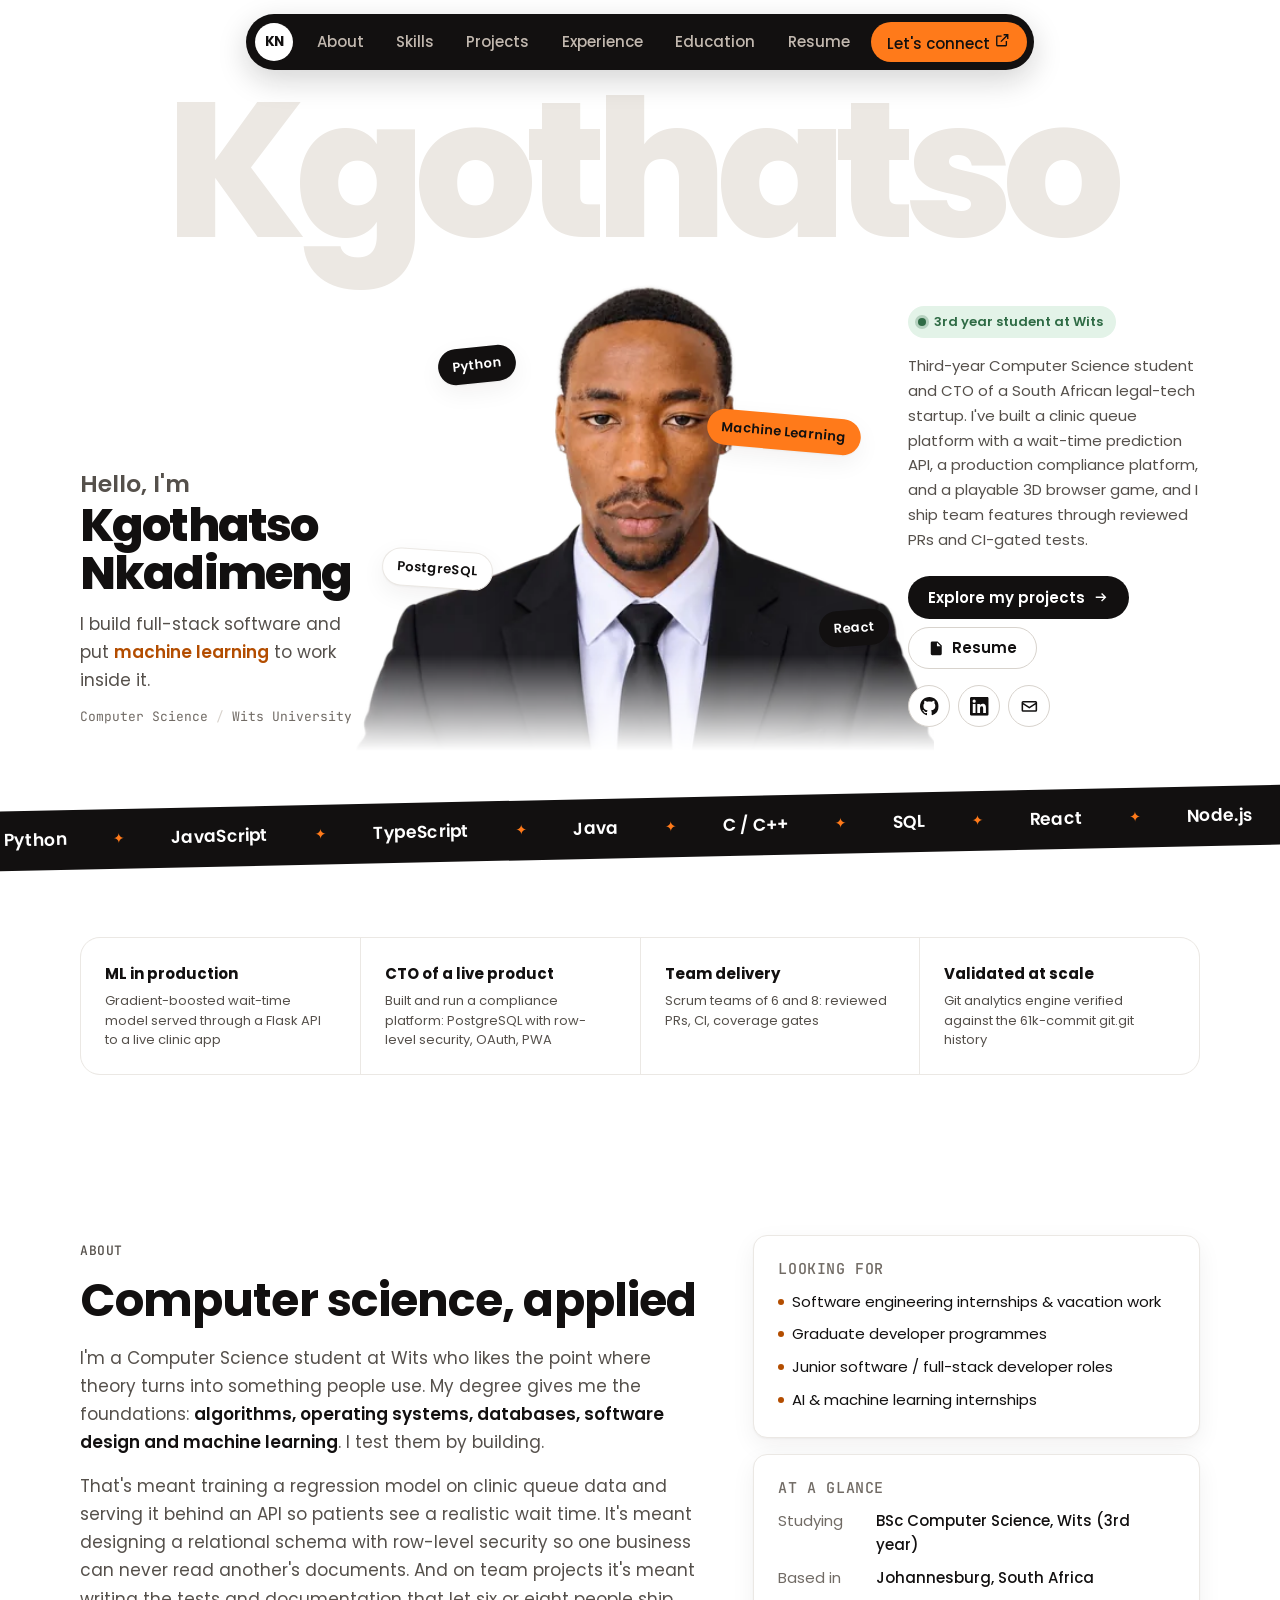
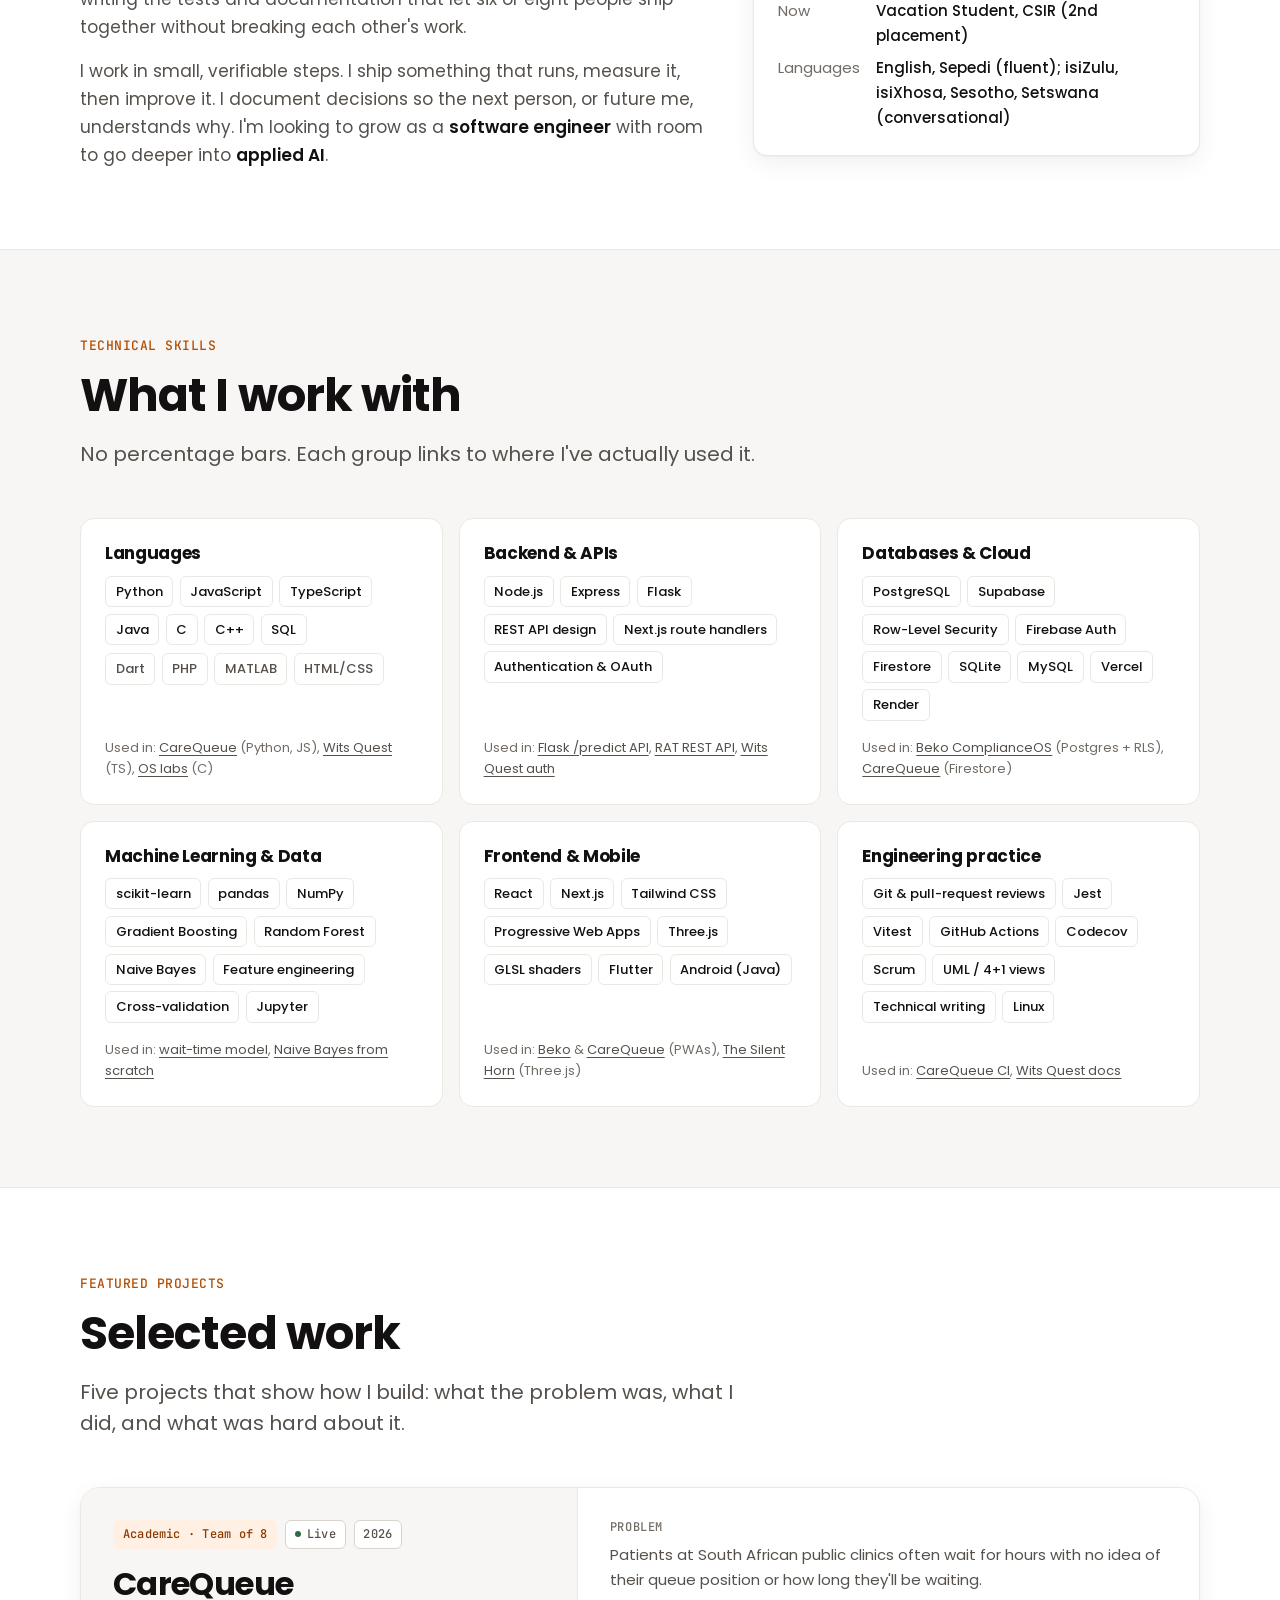
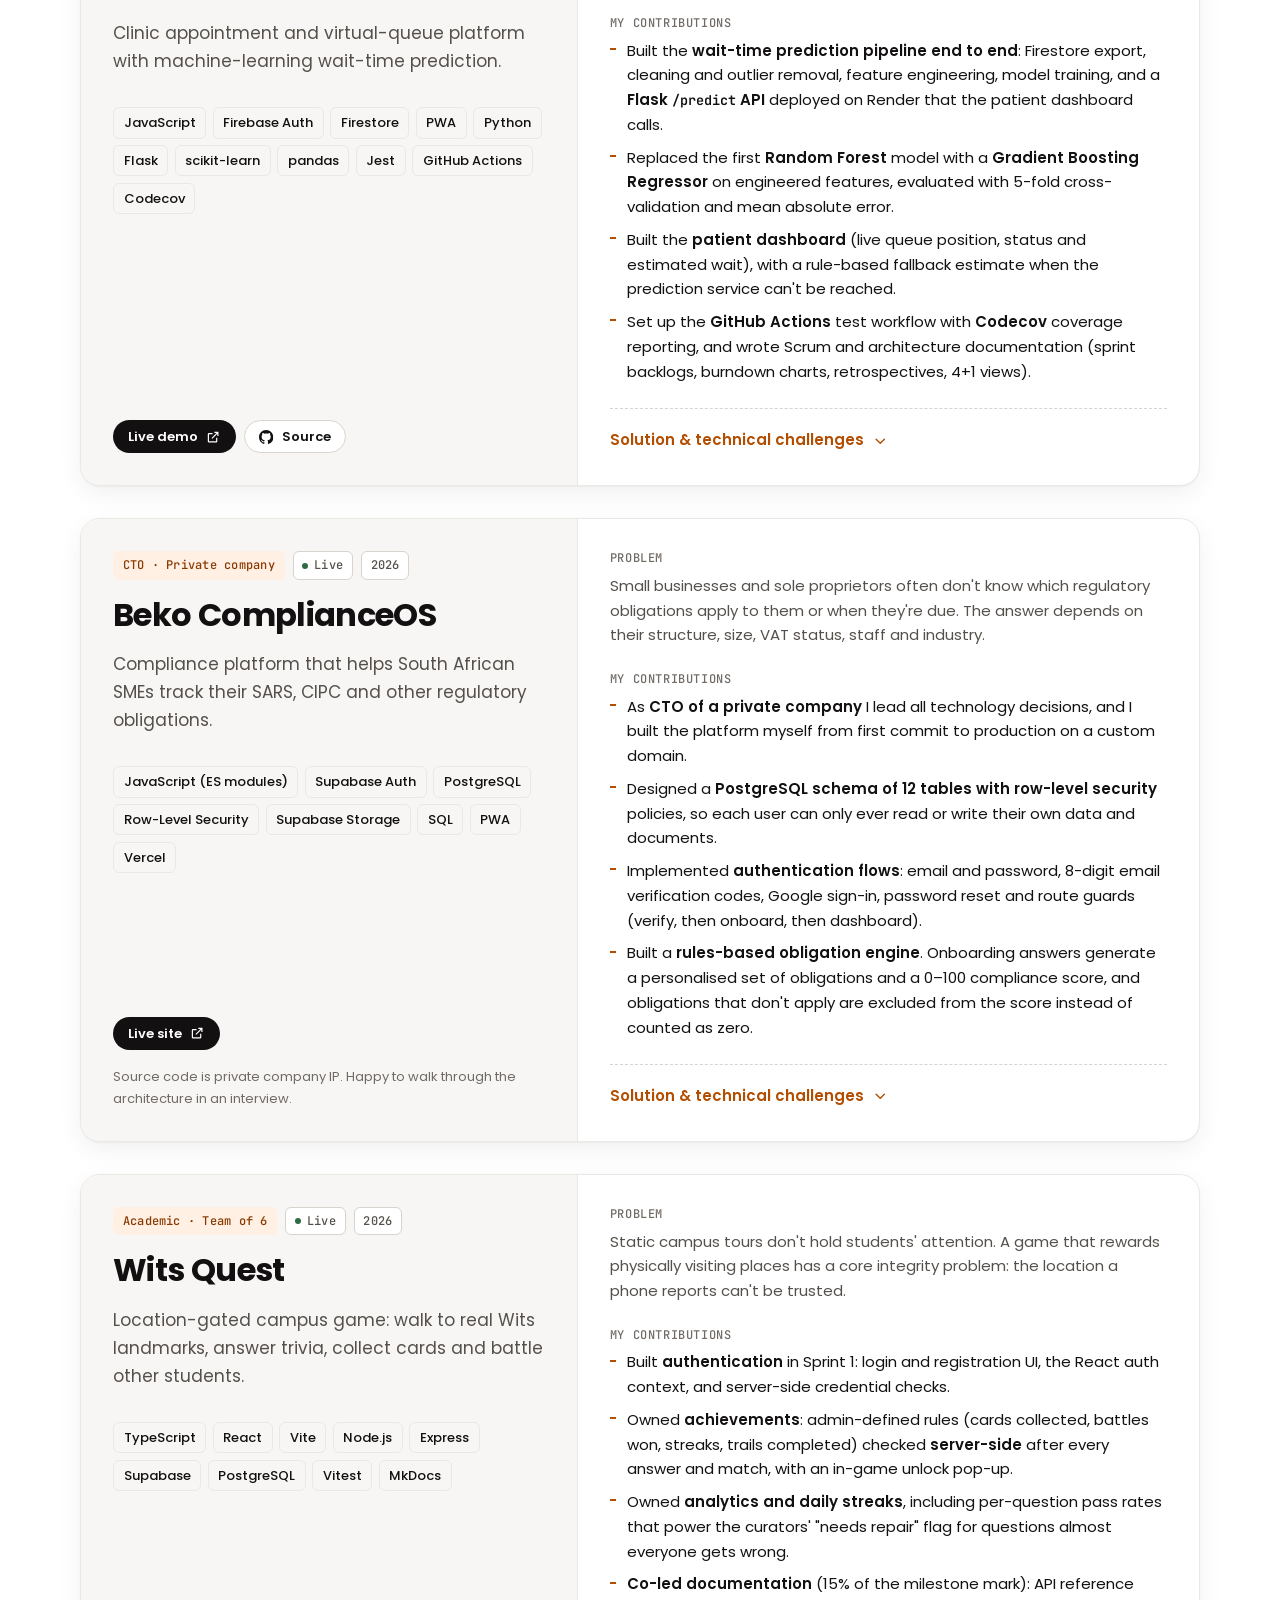
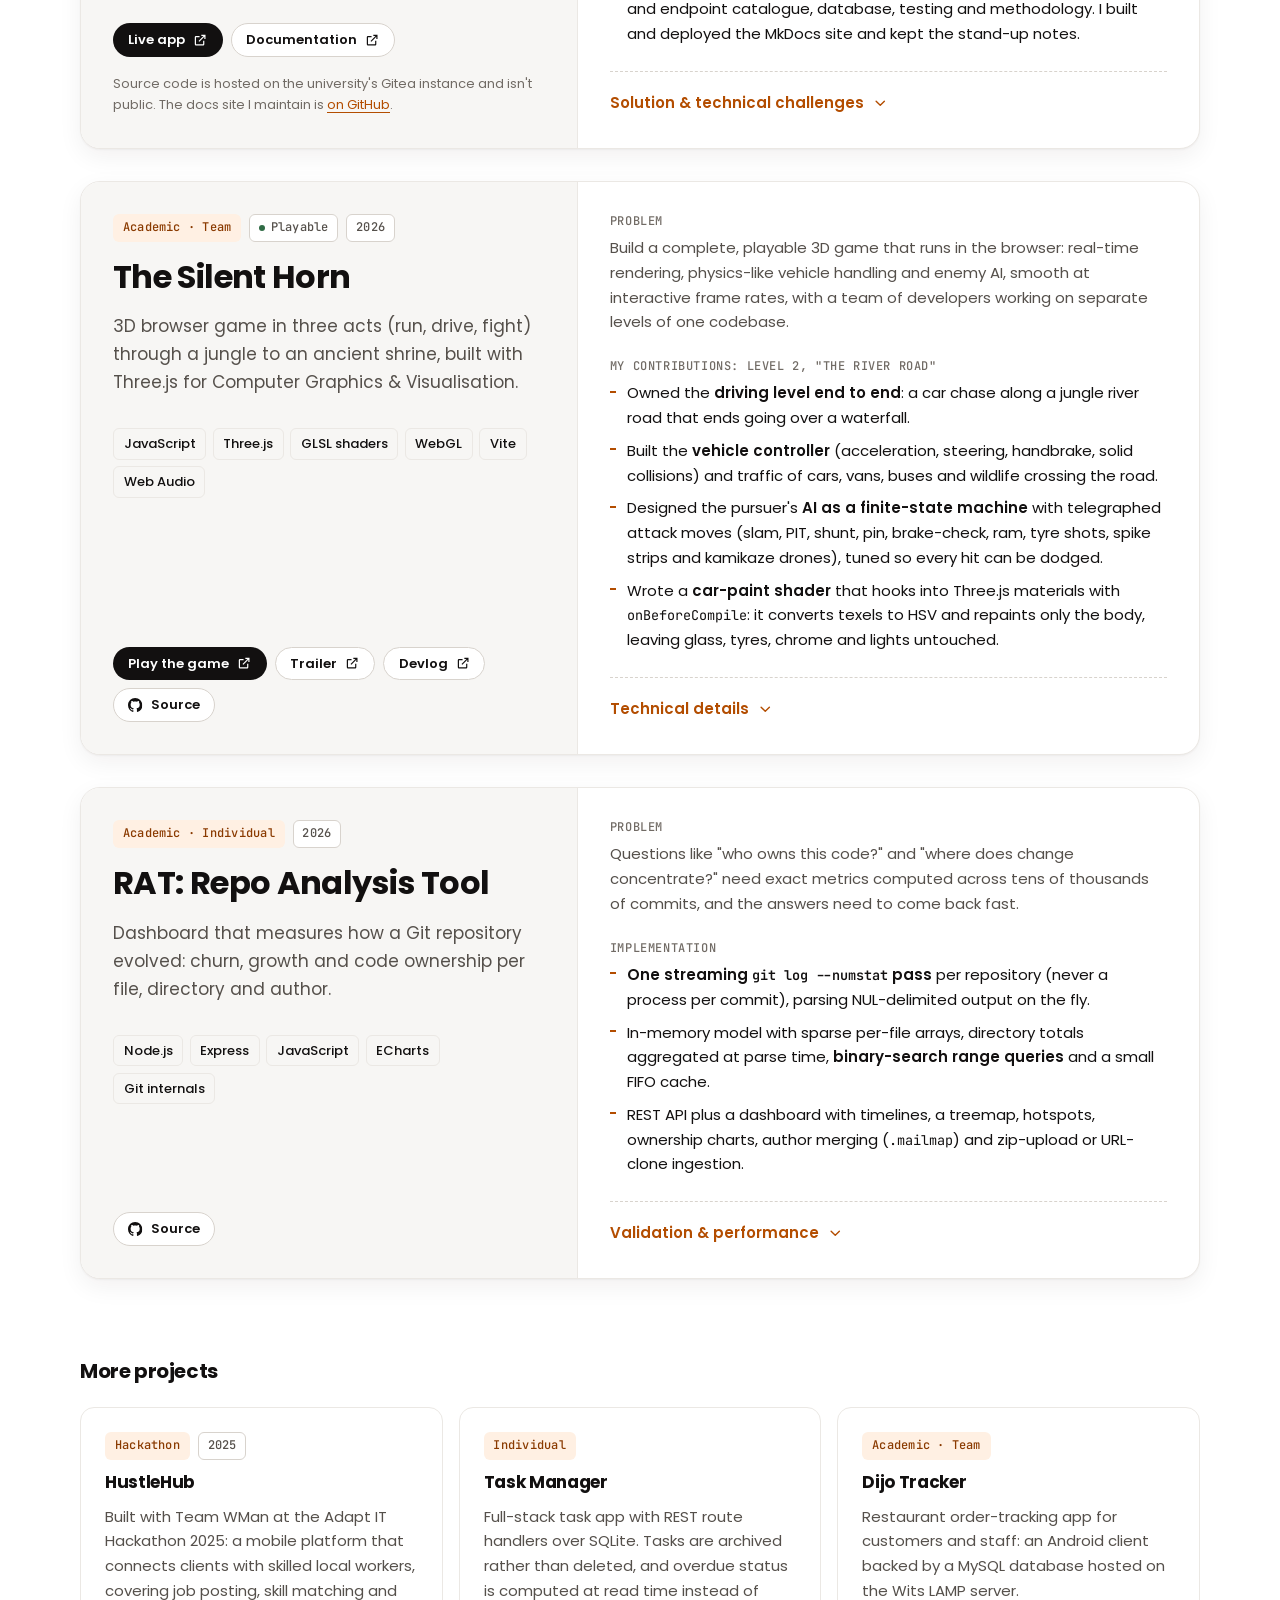
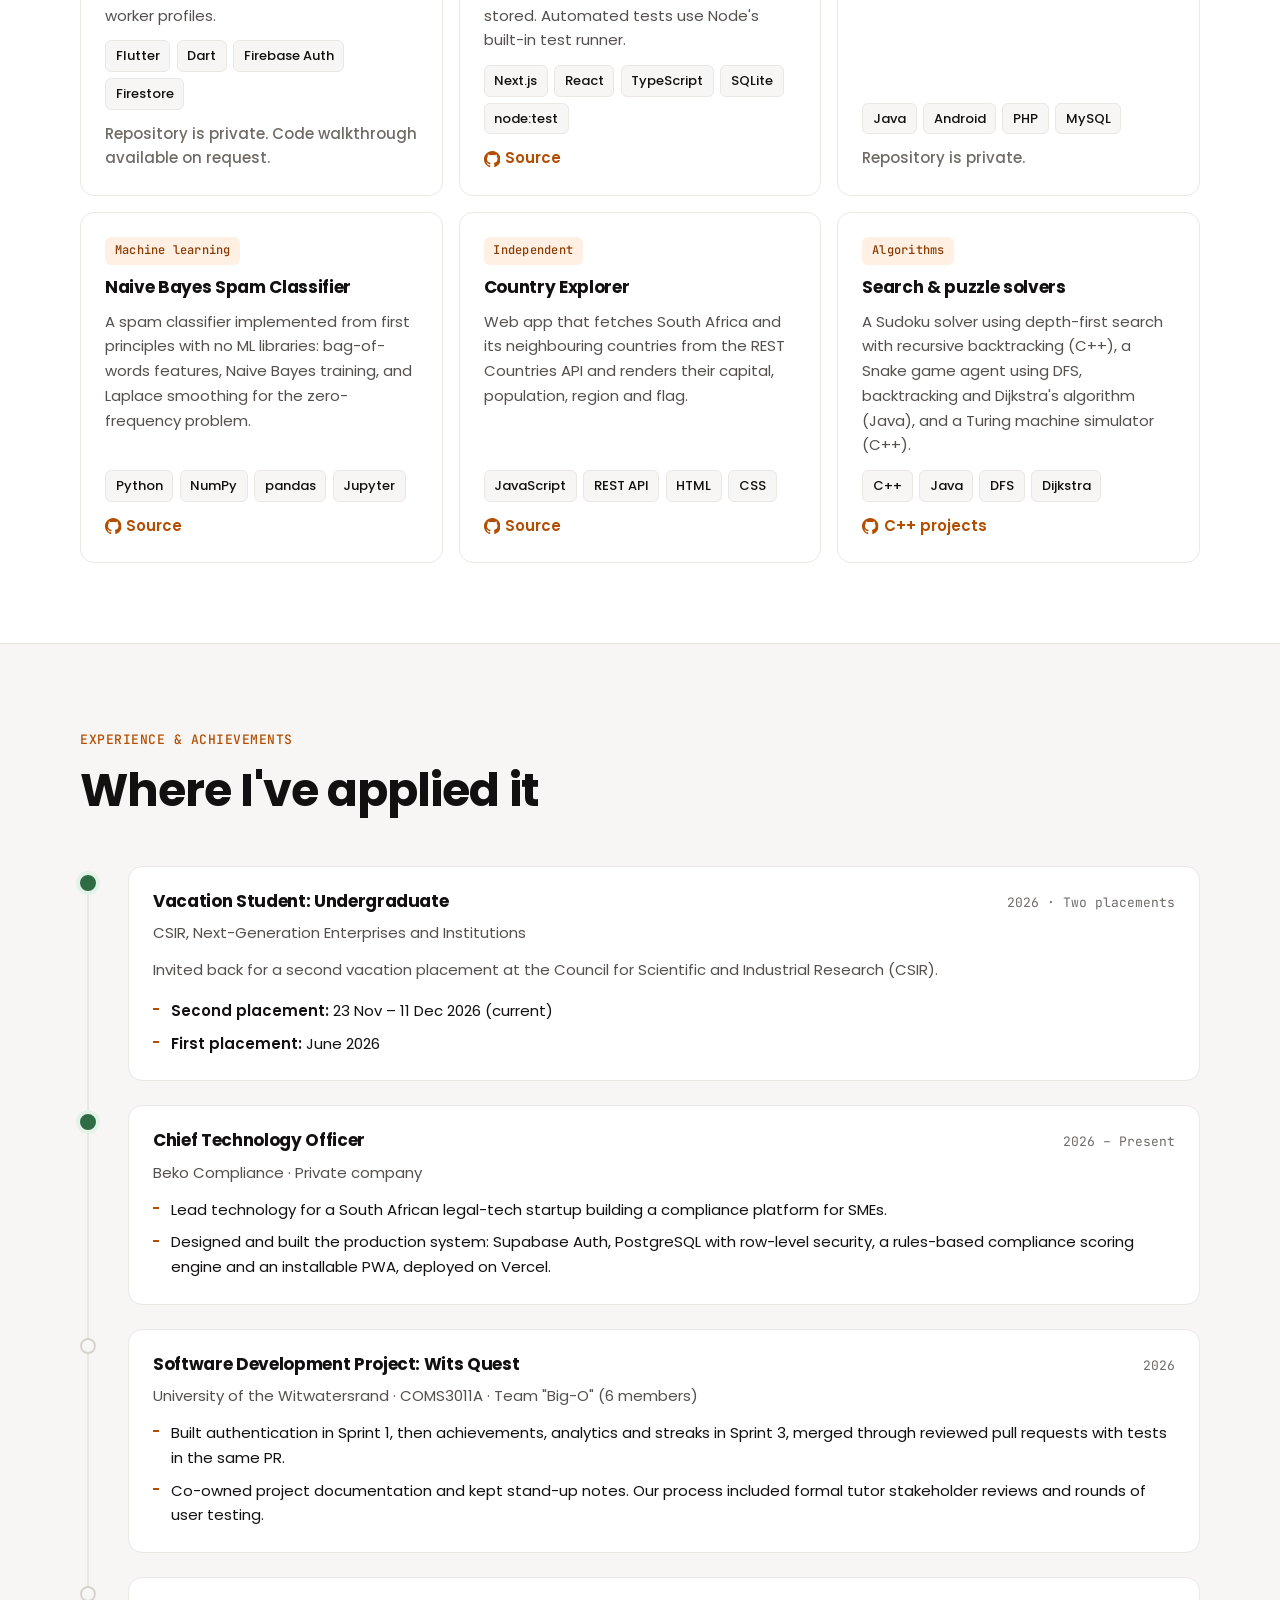
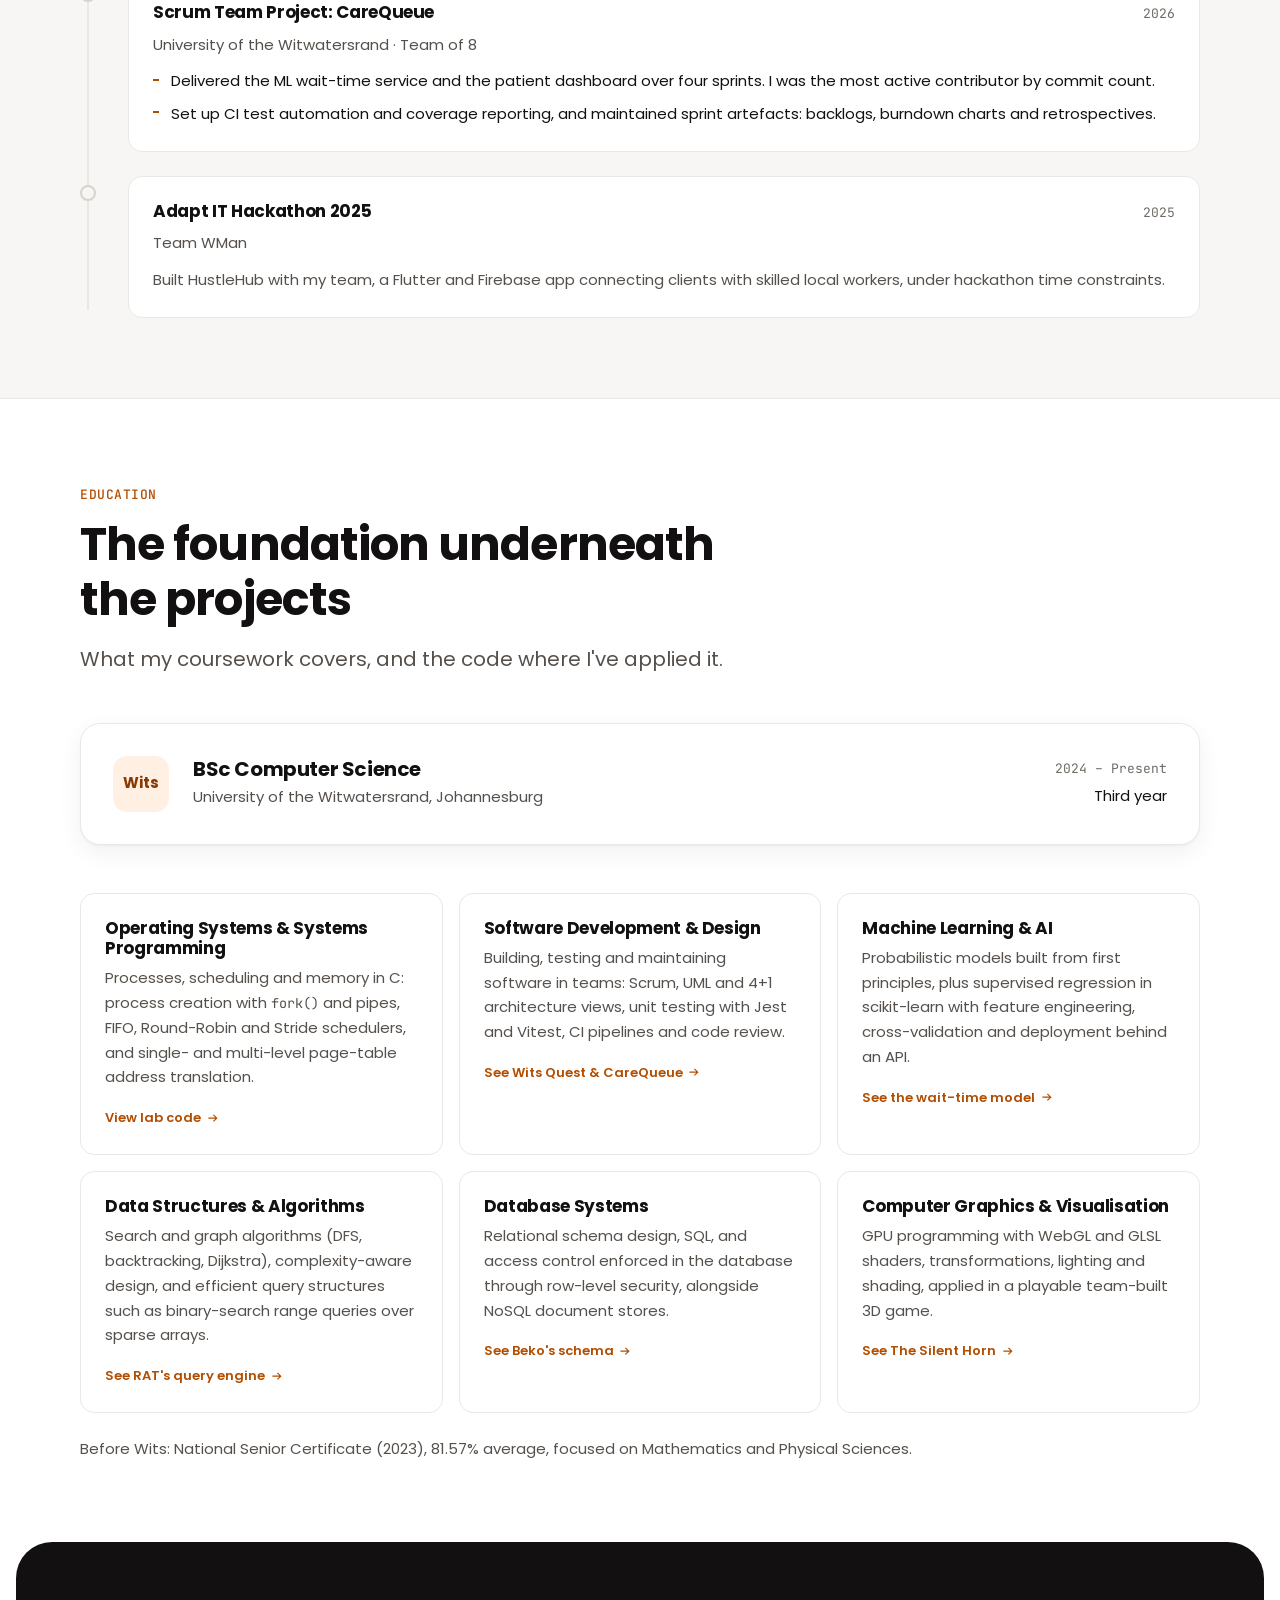
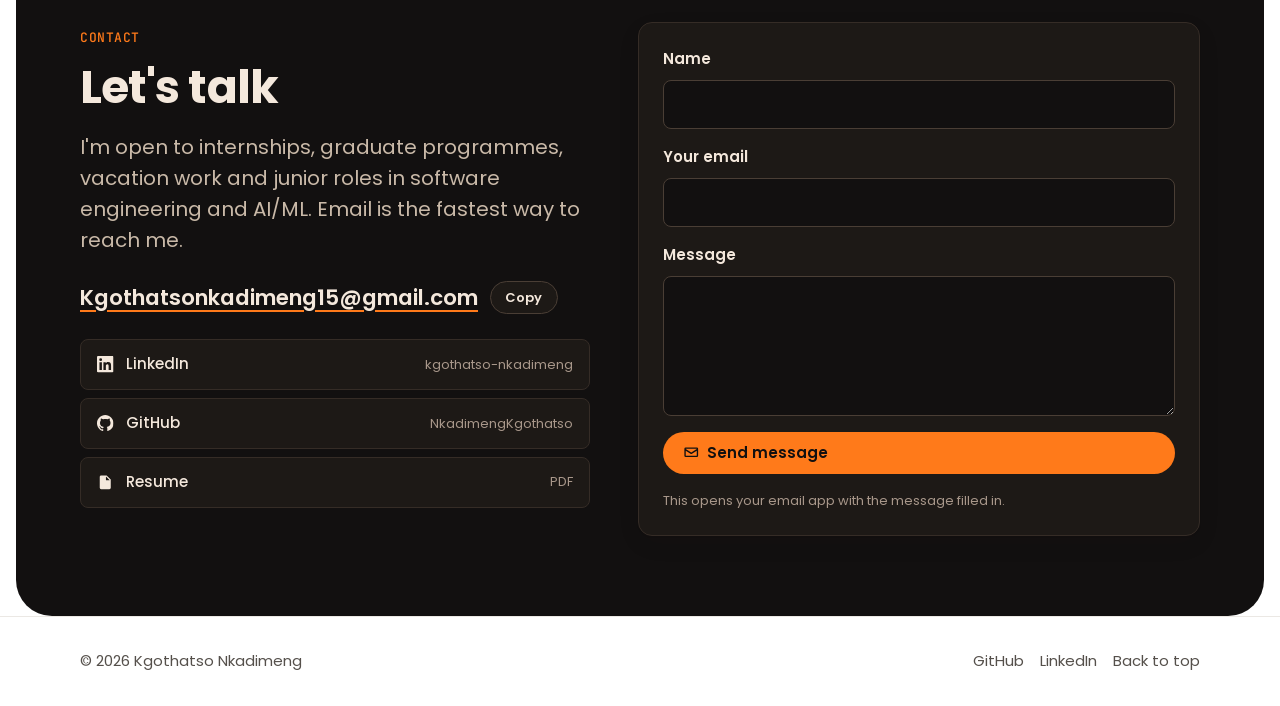
==== commit 3b1719a2: "update status description to reflect current academic standing" ====
--- a/index.html
+++ b/index.html
@@ -109,7 +109,7 @@
         </figure>
 
         <div class="hero-right">
-          <p class="status"><span class="status-dot" aria-hidden="true"></span>Second vacation placement at CSIR</p>
+          <p class="status"><span class="status-dot" aria-hidden="true"></span>3rd year student at Wits</p>
           <p class="hero-summary">
             Third-year Computer Science student and CTO of a South African legal-tech startup. I've built a clinic queue
             platform with a wait-time prediction API, a production compliance platform, and a playable 3D browser game,
